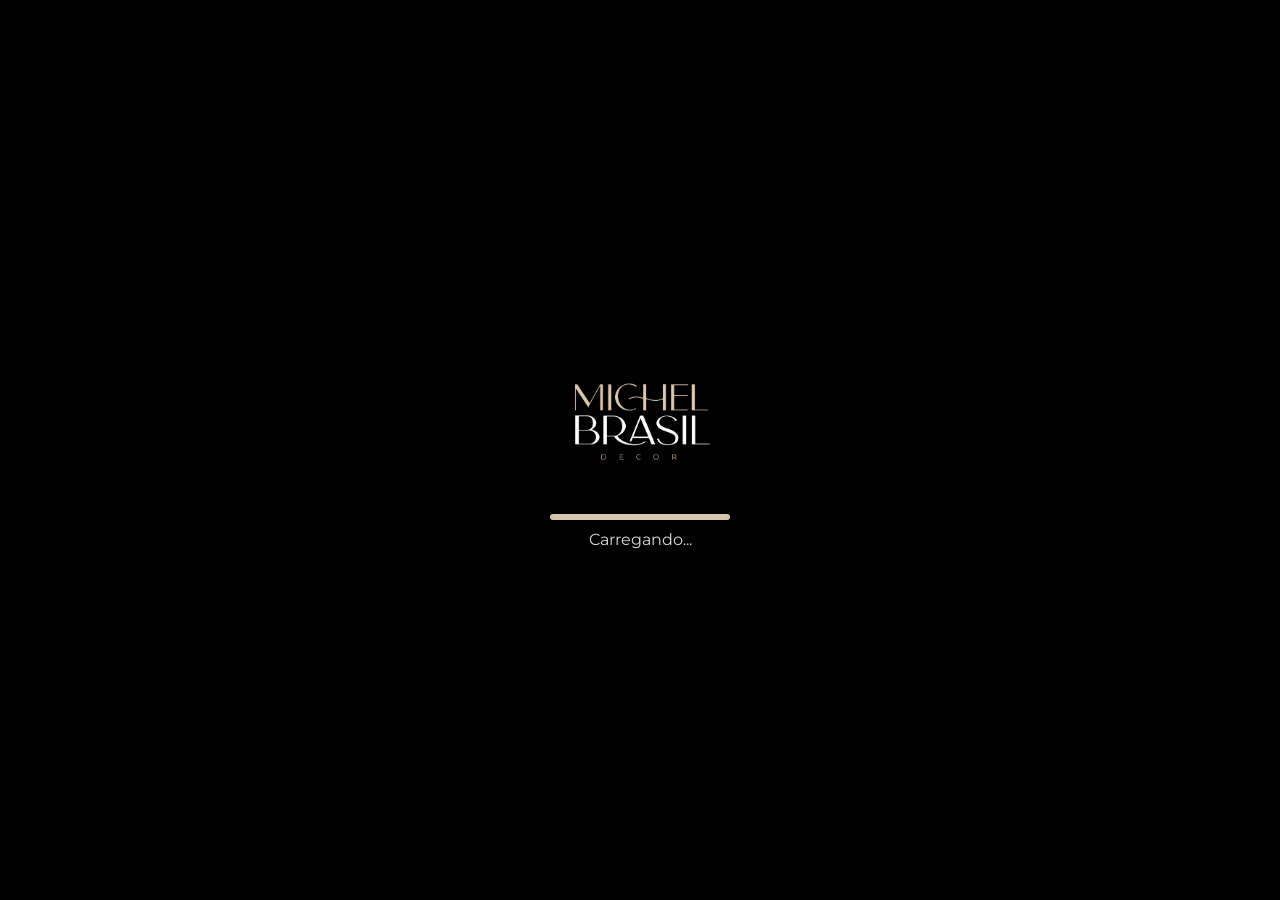
==== index.html @ 507bc9a9 "Add files via upload" ====
<!DOCTYPE html>
<html lang="pt-BR">
<head>
  <meta charset="UTF-8" />
  <meta name="viewport" content="width=device-width, initial-scale=1.0" />
  <title>MICHEL DECOR BRASIL</title>
  <link href="https://fonts.googleapis.com/css2?family=Montserrat:wght@400;700&display=swap" rel="stylesheet">
  <link rel="stylesheet" href="style.css" />
  <link rel="icon" href="img/favicon.png" type="image/png">

  <style>
    /* ===================== BANNERS (SEU CSS ORIGINAL) ===================== */
    body {
      background-color: #000000; /* fundo alterado */
    }

    .banners a img {
      display: block;
      margin-bottom: 10px; /* reduz o espaço entre os banners */
    }

    .desktop-banner { display: block; }
    .mobile-banner { display: none; }
    @media (max-width: 768px) {
      .desktop-banner { display: none; }
      .mobile-banner { display: block; }
    }

    /* ===================== LOADER (AJUSTADO) ===================== */
    :root{
      --logo-size: 140px;       /* Largura/altura da logo no loader */
      --bar-extra: 40px;        /* Quanto a barra é maior que a logo */
      --bar-height: 6px;        /* Altura da barra */
      --bar-color: #d6c6ae;     /* Amarelo da logo */
    }
    .loader-wrap{
      position: fixed;
      inset: 0;
      z-index: 9999;
      display: grid;
      place-items: center;
      background: #000000; /* fundo preto */
    }
    .loader-inner{
      text-align: center;
      width: fit-content;
      font-family: 'Montserrat', sans-serif;
    }
    .loader-logo img{
      width: var(--logo-size);
      height: var(--logo-size);
      object-fit: contain;
      animation: fadeIn .8s ease-out forwards;
    }
    .loader-bar{
      position: relative;
      width: calc(var(--logo-size) + var(--bar-extra));
      height: var(--bar-height);
      margin: 18px auto 0;
      border-radius: 999px;
      background: rgba(255,255,255,.15);
      overflow: hidden;
    }
    .loader-fill{
      position: absolute;
      inset: 0;
      background: var(--bar-color);
      transform-origin: left;   /* cresce agora a partir da esquerda */
      transform: scaleX(0);
      animation: fillLtoR 2.5s ease-in-out forwards;
    }
    .loader-text{
      margin-top: 10px;
      color: rgba(255,255,255,.85);
      animation: fadeIn .8s ease-out forwards;
    }
    body.loading > *:not(#loader){ display: none; }
    @keyframes fillLtoR{
      to{ transform: scaleX(1); }
    }
    @keyframes fadeIn{
      from{ opacity: 0; transform: translateY(6px); }
      to{ opacity: 1; transform: translateY(0); }
    }
    .loader-wrap.fade-out{
      opacity: 0;
      transition: opacity .4s ease;
      pointer-events: none;
    }
  </style>
</head>

<body class="loading">
  <!-- ========== LOADER ========== -->
  <div id="loader" class="loader-wrap">
    <div class="loader-inner">
      <div class="loader-logo">
        <!-- Coloque sua logo em img/logo.png -->
        <img src="img/logo.png" alt="Logo K2 Business" />
      </div>
      <div class="loader-bar">
        <span class="loader-fill"></span>
      </div>
      <p class="loader-text">Carregando...</p>
    </div>
  </div>
  <!-- ========== FIM LOADER ========== -->

  <!-- ========== SEU CONTEÚDO ORIGINAL ========== -->
  <div class="hero">
    <div class="logo-container">
      <img src="img/logo.png" alt="Logo" class="logo" />
      <br><br>
      <div class="social-icons">
        <a href="https://www.instagram.com/michelbrasildecor/"><img src="img/instagram.png" alt="Instagram" /></a>
        <a href="https://wa.me/557581913891"><img src="img/whatsapp.png" alt="WhatsApp" /></a>
      </div>
    </div>
    <div class="arrow"><font size="3">Clique e acesse ↓</font></div>
  </div>

  <div class="banners">
    <a href="https://wa.me/557581913891" target="_blank" class="desktop-banner"><img src="img/banner.png" alt="Banner 1" /></a>
    <a href="" target="_blank" class="desktop-banner"><img src="img/banner2.png" alt="Banner 2" /></a>
    <a href="" target="_blank" class="desktop-banner"><img src="img/banner3.png" alt="Banner 3" /></a>
     <a href="" target="_blank" class="desktop-banner">
      <img src="img/banner4.png" alt="Banner 4" />
    </a>

    <a href="" target="_blank" class="mobile-banner"><img src="img/banner1.png" alt="Banner 1 Mobile" /></a>
    <a href="" target="_blank" class="mobile-banner"><img src="img/banner22.png" alt="Banner 2 Mobile" /></a>
    <a href="" target="_blank" class="mobile-banner"><img src="img/banner33.png" alt="Banner 3 Mobile" /></a>
  <a href="" target="_blank" class="mobile-banner">
      <img src="img/banner44.png" alt="Banner 4 Mobile" />
    </a>
  </div>

  <footer>
    © Copyright 2025 MICHEL BRASIL DECOR. Todos os direitos reservados. <br />
  </footer>
  <!-- ========== FIM DO CONTEÚDO ========== -->

  <script>
    const LOADER_TIMEOUT = 2500;
    window.addEventListener('load', () => {
      const loader = document.getElementById('loader');
      setTimeout(() => {
        loader.classList.add('fade-out');
        setTimeout(() => {
          loader.remove();
          document.body.classList.remove('loading');
        }, 450);
      }, LOADER_TIMEOUT);
    });
  </script>
</body>
</html>
---- style.css ----
* {
  margin: 0;
  padding: 0;
  box-sizing: border-box;
}

body {
  font-family: 'Montserrat', sans-serif;
  background-color: #000;
  color: #fff;
  text-align: center;
}

.hero {
  background: url('img/topo1.jpg') no-repeat center center;
  background-size: cover;
  padding: 520px 20px 40px;
  position: relative;
}

/* NOVO BLOCO: Centraliza logo e ícones à direita */
.logo-container {
  display: flex;
  flex-direction: column;
  align-items: center;
  position: absolute;
  top: 258px;
  left: 63%;
  transform: translateX(-50%);
}

.logo {
  max-width: 200px; /* Aumenta a logo no desktop */
  margin: 0 auto 0px;
  transform: none;
}


.social-icons {
  display: flex;
  justify-content: center;
  gap: 10px;
}

.social-icons img {
  width: 20px;
  height: 20px;
  opacity: 0.8;
}

.arrow {
  margin-top: 30px;
  font-size: 14px;
  color: #bbb;
}

.banners {
  margin-top: 40px;
  display: flex;
  flex-direction: column;
  gap: 20px;
  align-items: center;
  padding: 0 20px 40px;
}

.banners img {
  width: 100%;
  max-width: 600px;
  border-radius: 12px;
}

footer {
  font-size: 12px;
  color: #888;
  padding: 40px 20px;
}

footer a {
  color: #888;
  text-decoration: none;
  margin: 0 5px;
}

/* MOBILE: Centraliza logo e ícones */
@media (max-width: 600px) {
  .hero {
    background: url('img/topo2.jpg') no-repeat center center;
    background-size: cover;
    padding: 397px 10px 30px;
  }

  .banners img {
    max-width: 100%;
  }

  .logo-container {
    position: static;
    transform: none;
    
    margin: 20px auto;
  }

  .logo {
    max-width: 200px; /* ou mantenha 200px */
    margin-left: auto;
    margin-right: auto;
  }


  .social-icons {
    justify-content: center;
  }
}

.banners img {
  transition: filter 0.3s ease, transform 0.3s ease;
  cursor: pointer;
}

.banners img:hover {
  filter: brightness(1.2);
  transform: scale(1.05);
}
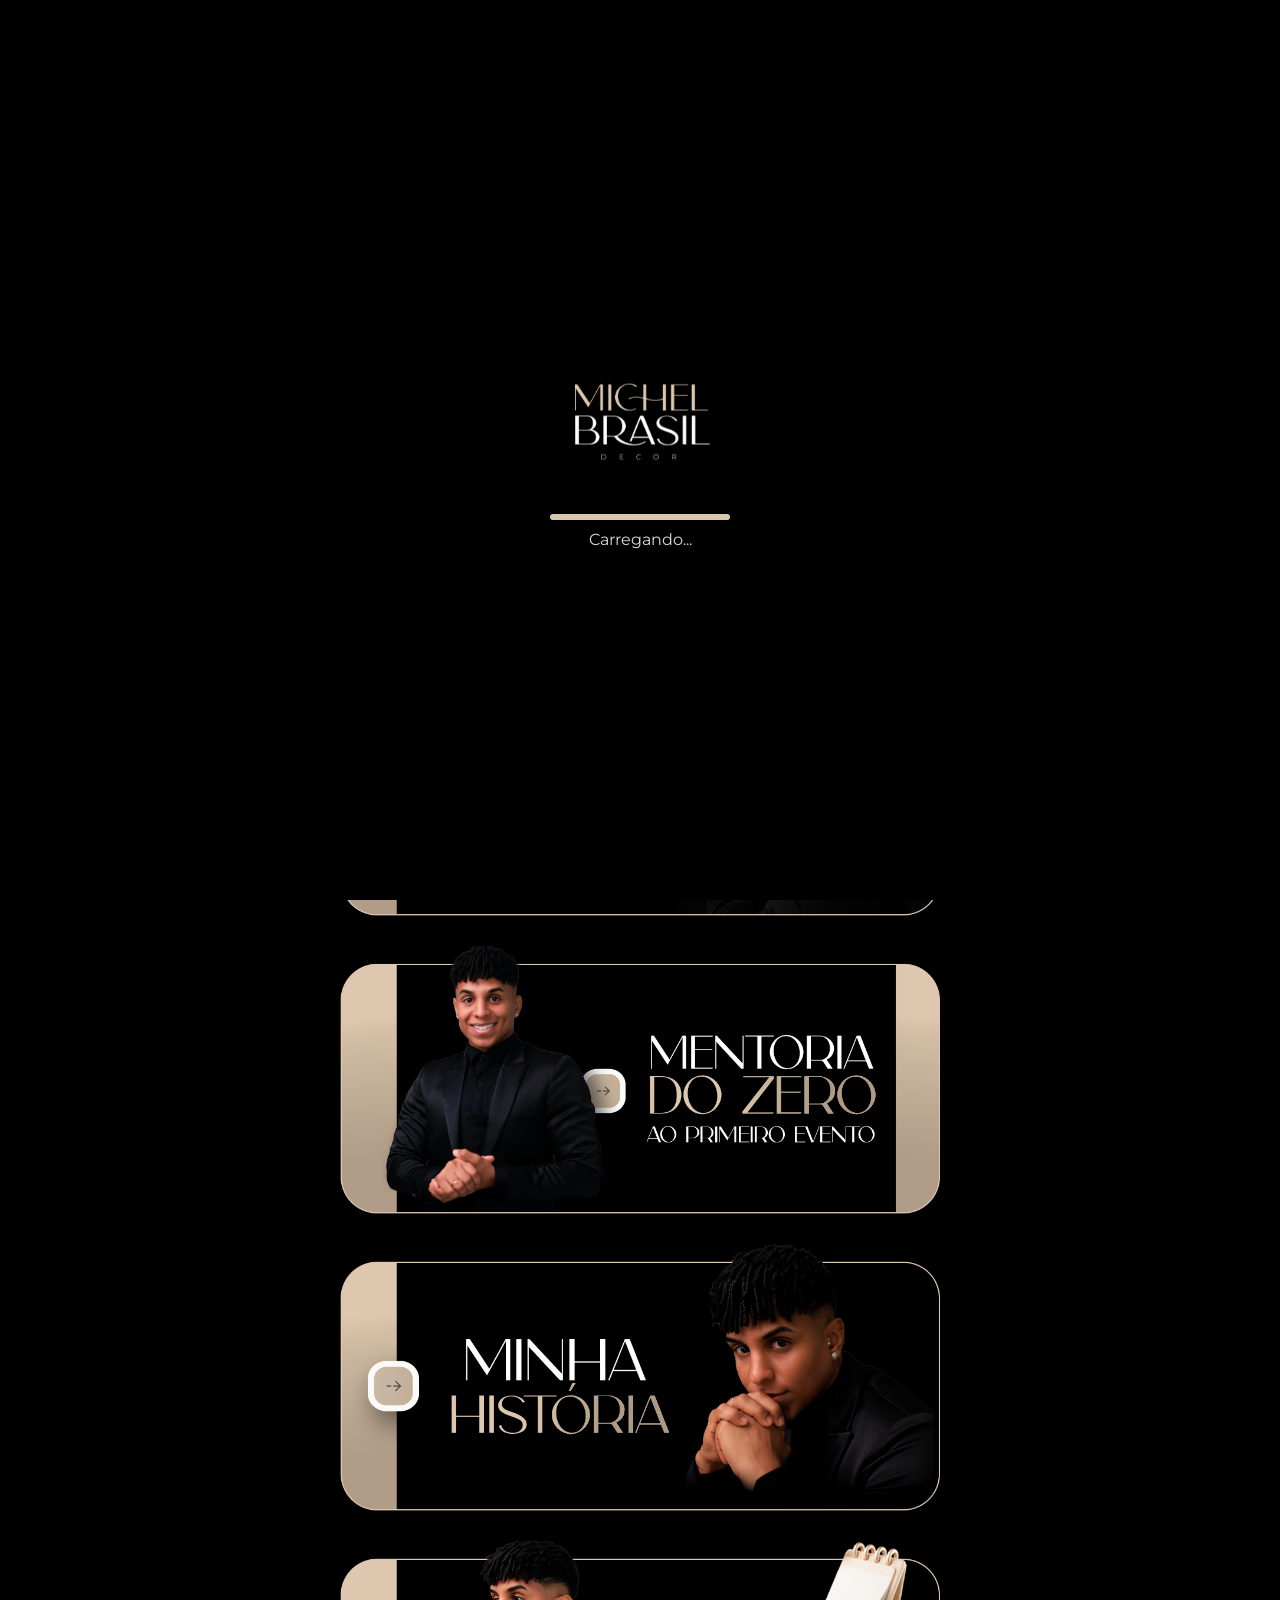
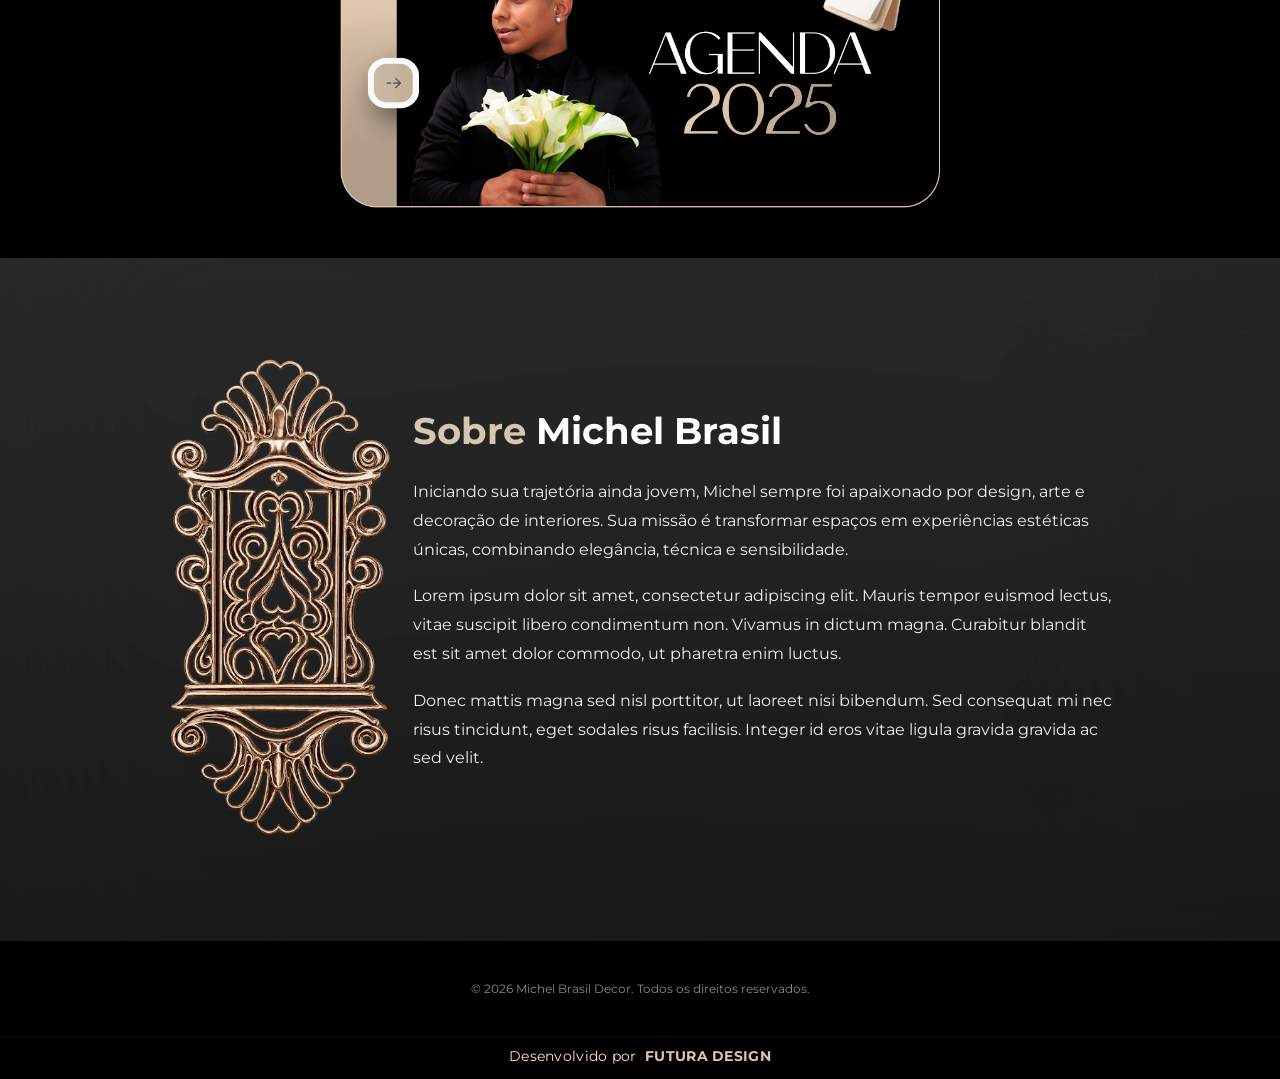
==== commit 1f6777bb: "Update index.html" ====
--- a/index.html
+++ b/index.html
@@ -9,43 +9,50 @@
   <link rel="icon" href="img/favicon.png" type="image/png">
 
   <style>
-    /* ===================== BANNERS (SEU CSS ORIGINAL) ===================== */
-    body {
-      background-color: #000000; /* fundo alterado */
-    }
+    /* ===================== BASE ORIGINAL ===================== */
+    body { background-color: #000000; color:#fff; font-family: "Montserrat", sans-serif; }
 
     .banners a img {
       display: block;
-      margin-bottom: 10px; /* reduz o espaço entre os banners */
+      margin-bottom: 10px; /* não força width/height para não distorcer banners */
     }
 
     .desktop-banner { display: block; }
-    .mobile-banner { display: none; }
+    .mobile-banner  { display: none; }
     @media (max-width: 768px) {
       .desktop-banner { display: none; }
-      .mobile-banner { display: block; }
-    }
-
-    /* ===================== LOADER (AJUSTADO) ===================== */
+      .mobile-banner  { display: block; }
+    }
+
     :root{
-      --logo-size: 140px;       /* Largura/altura da logo no loader */
-      --bar-extra: 40px;        /* Quanto a barra é maior que a logo */
-      --bar-height: 6px;        /* Altura da barra */
-      --bar-color: #d6c6ae;     /* Amarelo da logo */
-    }
+      --logo-size: 140px;
+      --bar-extra: 40px;
+      --bar-height: 6px;
+      --bar-color: #d6c6ae;
+      /* Scroll */
+      --scroll-thumb:#d6c6ae; /* bege */
+      --scroll-track:#111;
+    }
+
+    /* ===== Scrollbar bege (não afeta layout) ===== */
+    /* Chrome/Edge/Safari/Android/iOS */
+    ::-webkit-scrollbar{ width:10px; height:10px; }
+    ::-webkit-scrollbar-track{ background:var(--scroll-track); }
+    ::-webkit-scrollbar-thumb{
+      background:var(--scroll-thumb);
+      border-radius:999px;
+      border:2px solid var(--scroll-track);
+    }
+    ::-webkit-scrollbar-thumb:hover{ background:#e2d6c3; }
+    /* Firefox */
+    html{ scrollbar-width: thin; scrollbar-color: var(--scroll-thumb) var(--scroll-track); }
+
+    /* ===================== LOADER ===================== */
     .loader-wrap{
-      position: fixed;
-      inset: 0;
-      z-index: 9999;
-      display: grid;
-      place-items: center;
-      background: #000000; /* fundo preto */
-    }
-    .loader-inner{
-      text-align: center;
-      width: fit-content;
-      font-family: 'Montserrat', sans-serif;
-    }
+      position: fixed; inset: 0; z-index: 9999;
+      display: grid; place-items: center; background: #000000;
+    }
+    .loader-inner{ text-align: center; width: fit-content; font-family: 'Montserrat', sans-serif; }
     .loader-logo img{
       width: var(--logo-size);
       height: var(--logo-size);
@@ -62,41 +69,126 @@
       overflow: hidden;
     }
     .loader-fill{
-      position: absolute;
-      inset: 0;
-      background: var(--bar-color);
-      transform-origin: left;   /* cresce agora a partir da esquerda */
-      transform: scaleX(0);
+      position: absolute; inset: 0; background: var(--bar-color);
+      transform-origin: left; transform: scaleX(0);
       animation: fillLtoR 2.5s ease-in-out forwards;
     }
-    .loader-text{
-      margin-top: 10px;
-      color: rgba(255,255,255,.85);
-      animation: fadeIn .8s ease-out forwards;
-    }
-    body.loading > *:not(#loader){ display: none; }
-    @keyframes fillLtoR{
-      to{ transform: scaleX(1); }
-    }
-    @keyframes fadeIn{
-      from{ opacity: 0; transform: translateY(6px); }
-      to{ opacity: 1; transform: translateY(0); }
-    }
+    .loader-text{ margin-top: 10px; color: rgba(255,255,255,.85); animation: fadeIn .8s ease-out forwards; }
+
+    /* ✅ Corrige bug de scroll: apenas bloqueia rolagem durante o loader */
+    html.loading, body.loading { overflow: hidden; }
+
+    @keyframes fillLtoR{ to{ transform: scaleX(1); } }
+    @keyframes fadeIn{ from{ opacity: 0; transform: translateY(6px); } to{ opacity: 1; transform: translateY(0); } }
+
     .loader-wrap.fade-out{
       opacity: 0;
       transition: opacity .4s ease;
       pointer-events: none;
     }
+
+    .credit-bar{
+      width:100%;
+      text-align:center;
+      background:#000;
+      padding:10px 0 14px;
+      font-size:0.9rem;
+      color:#ffe5c7;
+      letter-spacing:0.3px;
+      border-top:1px solid rgba(255,255,255,0.05);
+    }
+
+    .credit-bar a{
+      color:#d6c6ae;
+      font-weight:700;
+      text-decoration:none;
+      margin-left:4px;
+      transition:color .2s ease, opacity .2s ease;
+    }
+
+    .credit-bar a:hover{
+      color:#f1e2c6;
+      opacity:0.85;
+    }
+
+    /* ===================== SESSÃO SOBRE (sem mexer no restante) ===================== */
+    .sobre-section {
+      background: url("img/bg1.png") center/cover no-repeat;
+      color: #fff;
+      display: flex;
+      align-items: center;
+      justify-content: center;
+      padding: 100px 6%;
+      gap: 20px; /* espaçamento entre colunas */
+    }
+
+    .sobre-image {
+      flex: 0 0 20%;
+      text-align: center;
+    }
+
+    .sobre-image img {
+      width: 100%;
+      max-width: 260px; /* logo desktop */
+      height: auto;
+    }
+
+    .sobre-container {
+      flex: 0 0 80%;
+      max-width: 700px;
+      text-align: left;
+    }
+
+    .sobre-container h2 {
+      font-size: 2.3rem;
+      font-weight: 700;
+      margin-bottom: 25px;
+    }
+
+    .sobre-container h2 span { color: #d6c6ae; }
+
+    .sobre-container p {
+      font-size: 1rem;
+      line-height: 1.8;
+      color: #f1f1f1;
+      margin-bottom: 18px;
+    }
+
+    @media (max-width: 768px) {
+      .sobre-section {
+        flex-direction: column;
+        background: url("img/bg2.png") center/cover no-repeat;
+        padding: 80px 24px 60px;
+        text-align: center;
+      }
+
+      .sobre-image {
+        flex: none;
+        width: 100%;
+        margin-bottom: 35px;
+      }
+
+      .sobre-image img { max-width: 180px; } /* logo mobile */
+
+      .sobre-container {
+        flex: none;
+        text-align: center;
+        max-width: 90%;
+      }
+
+      .sobre-container h2 { font-size: 1.9rem; margin-bottom: 18px; }
+      .sobre-container p  { font-size: 0.95rem; line-height: 1.7; }
+    }
   </style>
 </head>
 
+<!-- Mantém a classe loading para bloquear scroll só durante o loader -->
 <body class="loading">
   <!-- ========== LOADER ========== -->
   <div id="loader" class="loader-wrap">
     <div class="loader-inner">
       <div class="loader-logo">
-        <!-- Coloque sua logo em img/logo.png -->
-        <img src="img/logo.png" alt="Logo K2 Business" />
+        <img src="img/logo.png" alt="Logo Michel Decor Brasil" />
       </div>
       <div class="loader-bar">
         <span class="loader-fill"></span>
@@ -106,7 +198,7 @@
   </div>
   <!-- ========== FIM LOADER ========== -->
 
-  <!-- ========== SEU CONTEÚDO ORIGINAL ========== -->
+  <!-- ========== HERO ORIGINAL ========== -->
   <div class="hero">
     <div class="logo-container">
       <img src="img/logo.png" alt="Logo" class="logo" />
@@ -119,39 +211,76 @@
     <div class="arrow"><font size="3">Clique e acesse ↓</font></div>
   </div>
 
+  <!-- ========== BANNERS ORIGINAIS ========== -->
   <div class="banners">
     <a href="https://wa.me/557581913891" target="_blank" class="desktop-banner"><img src="img/banner.png" alt="Banner 1" /></a>
-    <a href="" target="_blank" class="desktop-banner"><img src="img/banner2.png" alt="Banner 2" /></a>
-    <a href="" target="_blank" class="desktop-banner"><img src="img/banner3.png" alt="Banner 3" /></a>
-     <a href="" target="_blank" class="desktop-banner">
-      <img src="img/banner4.png" alt="Banner 4" />
-    </a>
-
-    <a href="" target="_blank" class="mobile-banner"><img src="img/banner1.png" alt="Banner 1 Mobile" /></a>
-    <a href="" target="_blank" class="mobile-banner"><img src="img/banner22.png" alt="Banner 2 Mobile" /></a>
-    <a href="" target="_blank" class="mobile-banner"><img src="img/banner33.png" alt="Banner 3 Mobile" /></a>
-  <a href="" target="_blank" class="mobile-banner">
-      <img src="img/banner44.png" alt="Banner 4 Mobile" />
-    </a>
-  </div>
+    <a href="site.html"  class="desktop-banner"><img src="img/banner2.png" alt="Banner 2" /></a>
+    <a href="site.html"  class="desktop-banner"><img src="img/banner3.png" alt="Banner 3" /></a>
+    <a href="site.html"  class="desktop-banner"><img src="img/banner4.png" alt="Banner 4" /></a>
+
+    <a href="https://wa.me/557581913891" target="_blank" class="mobile-banner"><img src="img/banner1.png" alt="Banner 1 Mobile" /></a>
+    <a href="site.html"  class="mobile-banner"><img src="img/banner22.png" alt="Banner 2 Mobile" /></a>
+    <a href="site.html"  class="mobile-banner"><img src="img/banner33.png" alt="Banner 3 Mobile" /></a>
+    <a href="site.html"  class="mobile-banner"><img src="img/banner44.png" alt="Banner 4 Mobile" /></a>
+  </div>
+
+  <!-- ========== SESSÃO SOBRE ========== -->
+  <section class="sobre-section">
+    <div class="sobre-image">
+      <img src="img/logo-metal.png" alt="Logo decorativa" />
+    </div>
+
+    <div class="sobre-container">
+      <h2><span>Sobre</span> Michel Brasil</h2>
+      <p>
+        Iniciando sua trajetória ainda jovem, Michel sempre foi apaixonado por design, arte e decoração de interiores.
+        Sua missão é transformar espaços em experiências estéticas únicas, combinando elegância, técnica e sensibilidade.
+      </p>
+      <p>
+        Lorem ipsum dolor sit amet, consectetur adipiscing elit. Mauris tempor euismod lectus, vitae suscipit libero 
+        condimentum non. Vivamus in dictum magna. Curabitur blandit est sit amet dolor commodo, ut pharetra enim luctus.
+      </p>
+      <p>
+        Donec mattis magna sed nisl porttitor, ut laoreet nisi bibendum. Sed consequat mi nec risus tincidunt, eget sodales 
+        risus facilisis. Integer id eros vitae ligula gravida gravida ac sed velit.
+      </p>
+    </div>
+  </section>
+  <!-- ========== FIM SESSÃO SOBRE ========== -->
 
   <footer>
-    © Copyright 2025 MICHEL BRASIL DECOR. Todos os direitos reservados. <br />
+    © <span id="year"></span> Michel Brasil Decor. Todos os direitos reservados.
   </footer>
-  <!-- ========== FIM DO CONTEÚDO ========== -->
+
+  <div class="credit-bar">
+    Desenvolvido por 
+    <a href="https://wa.me/557581973628" target="_blank" rel="noopener">FUTURA DESIGN</a>
+  </div>
 
   <script>
     const LOADER_TIMEOUT = 2500;
+
+    // (opcional) garante a classe no <html> também, sem mexer no markup
+    document.documentElement.classList.add('loading');
+
     window.addEventListener('load', () => {
       const loader = document.getElementById('loader');
+
       setTimeout(() => {
         loader.classList.add('fade-out');
         setTimeout(() => {
           loader.remove();
+          // libera scroll
           document.body.classList.remove('loading');
+          document.documentElement.classList.remove('loading');
+          // segurança extra
+          document.body.style.overflowY = 'auto';
+          document.documentElement.style.overflowY = 'auto';
         }, 450);
       }, LOADER_TIMEOUT);
     });
+
+    document.getElementById("year").textContent = new Date().getFullYear();
   </script>
 </body>
 </html>
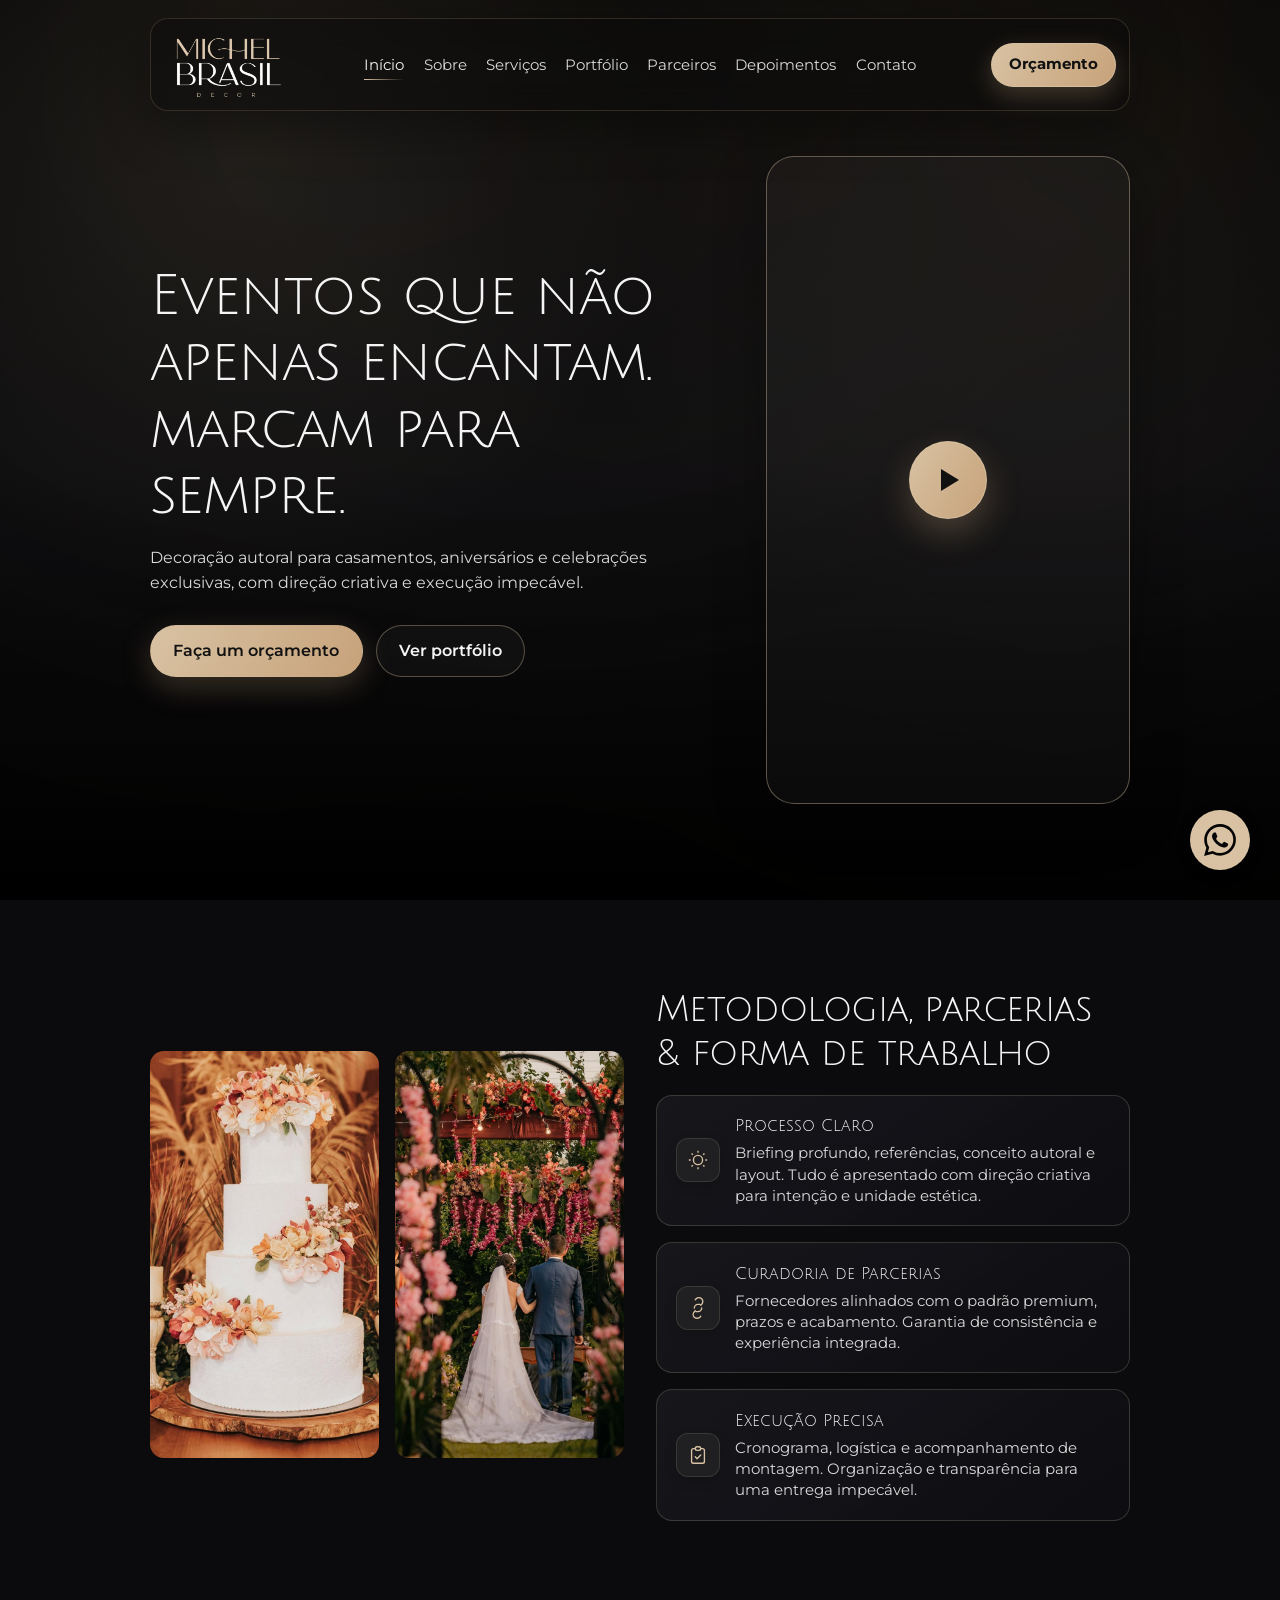
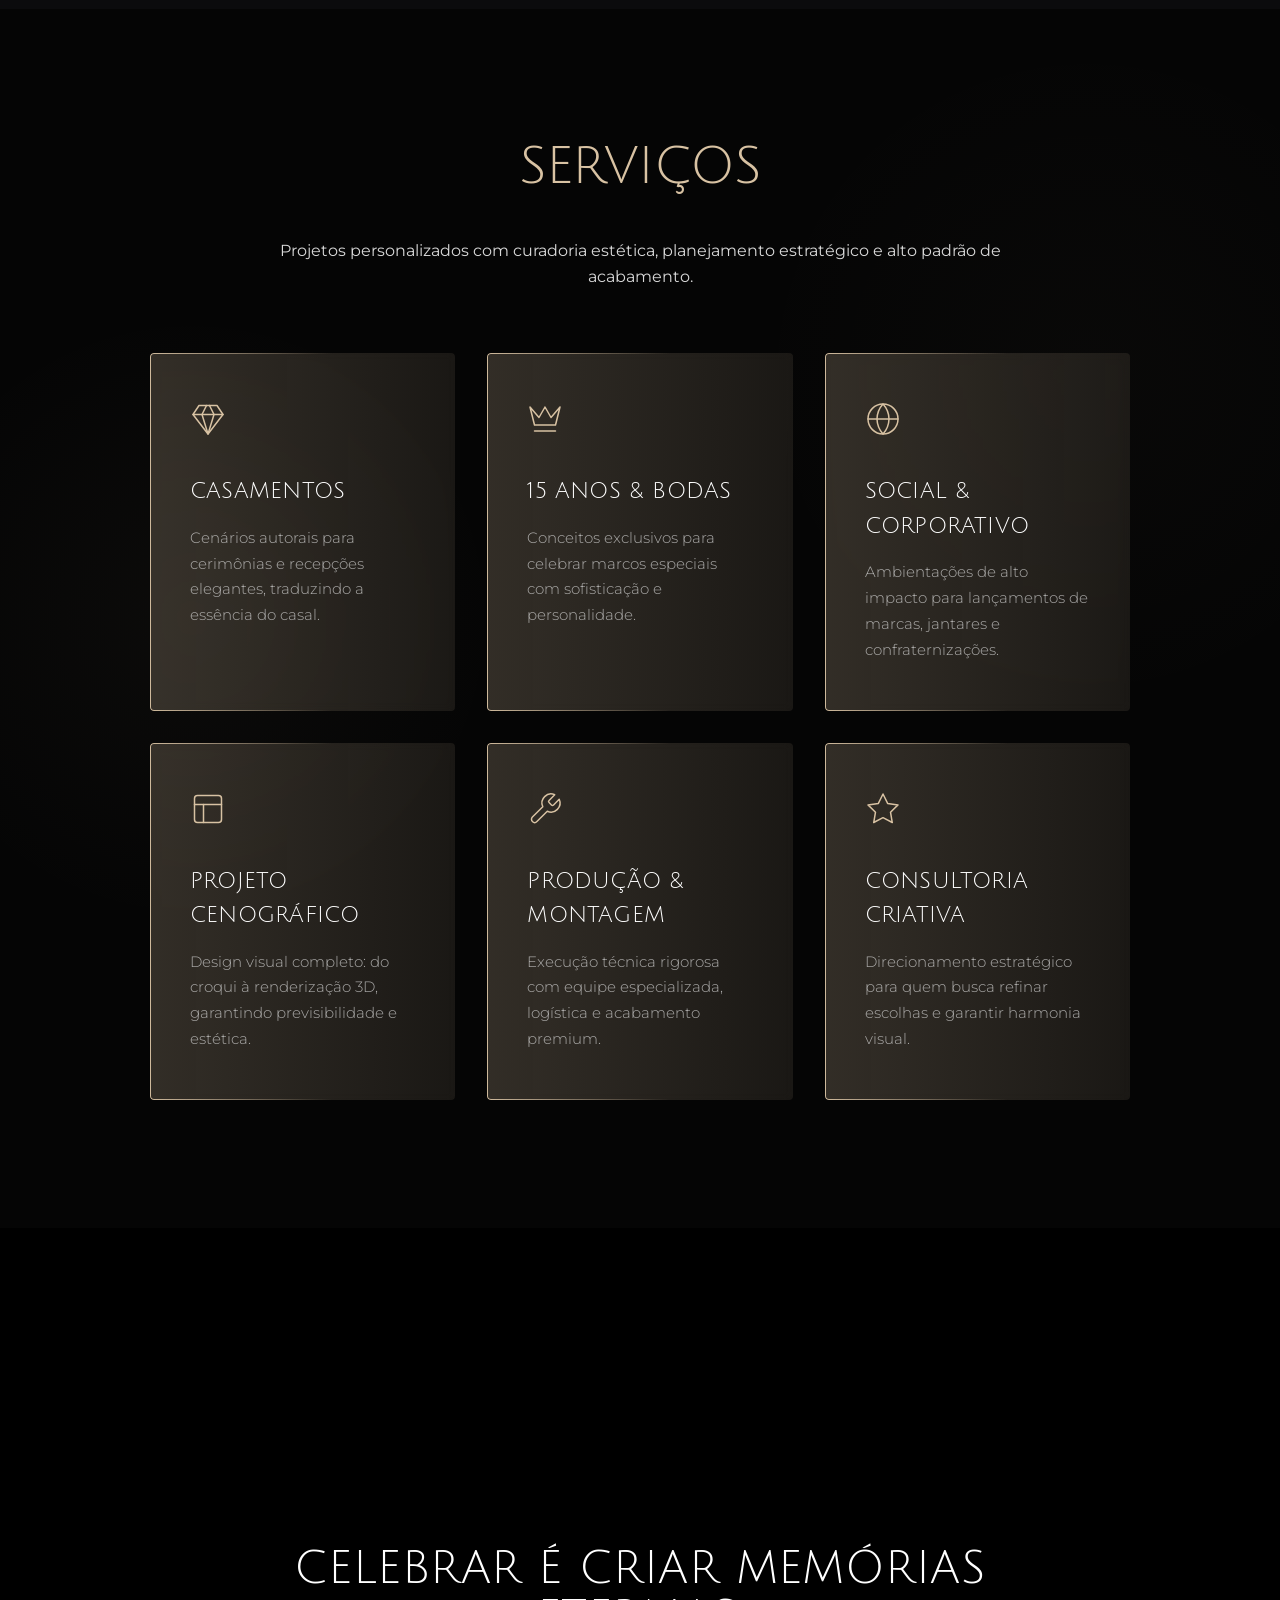
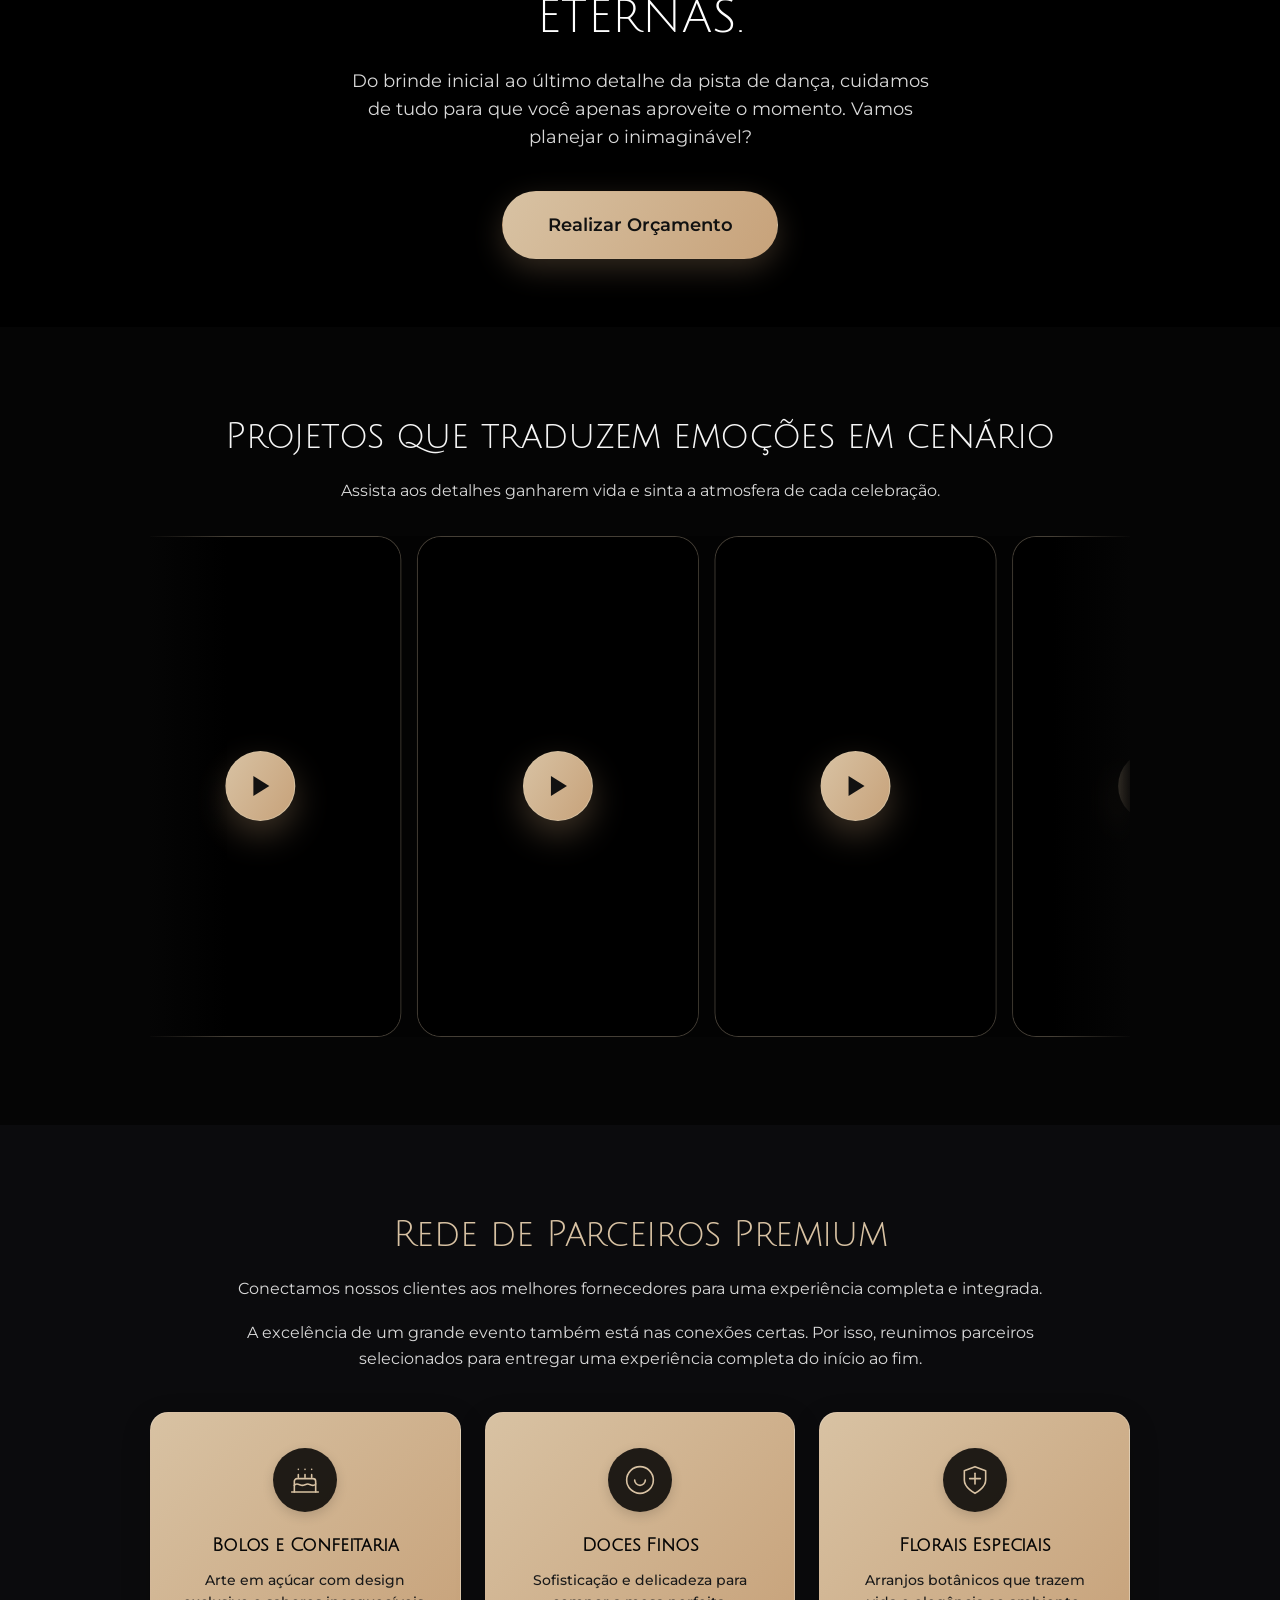
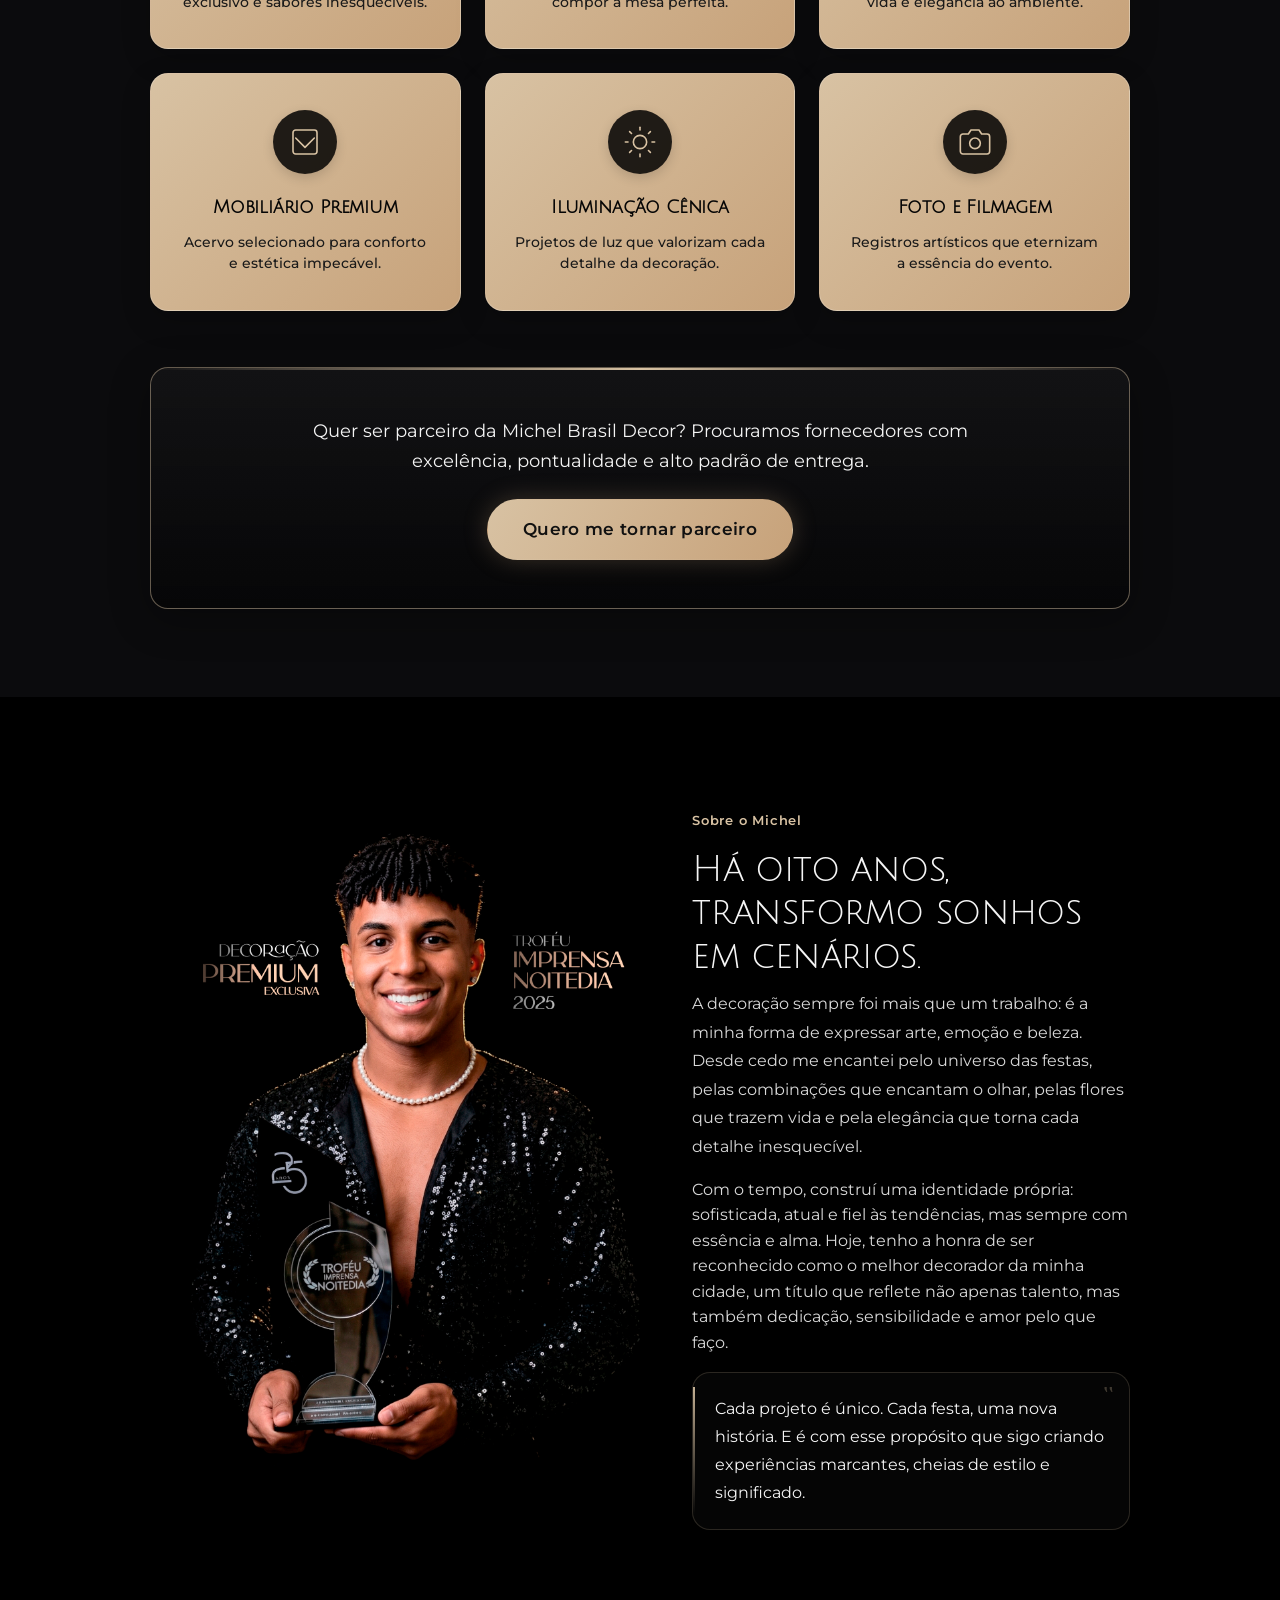
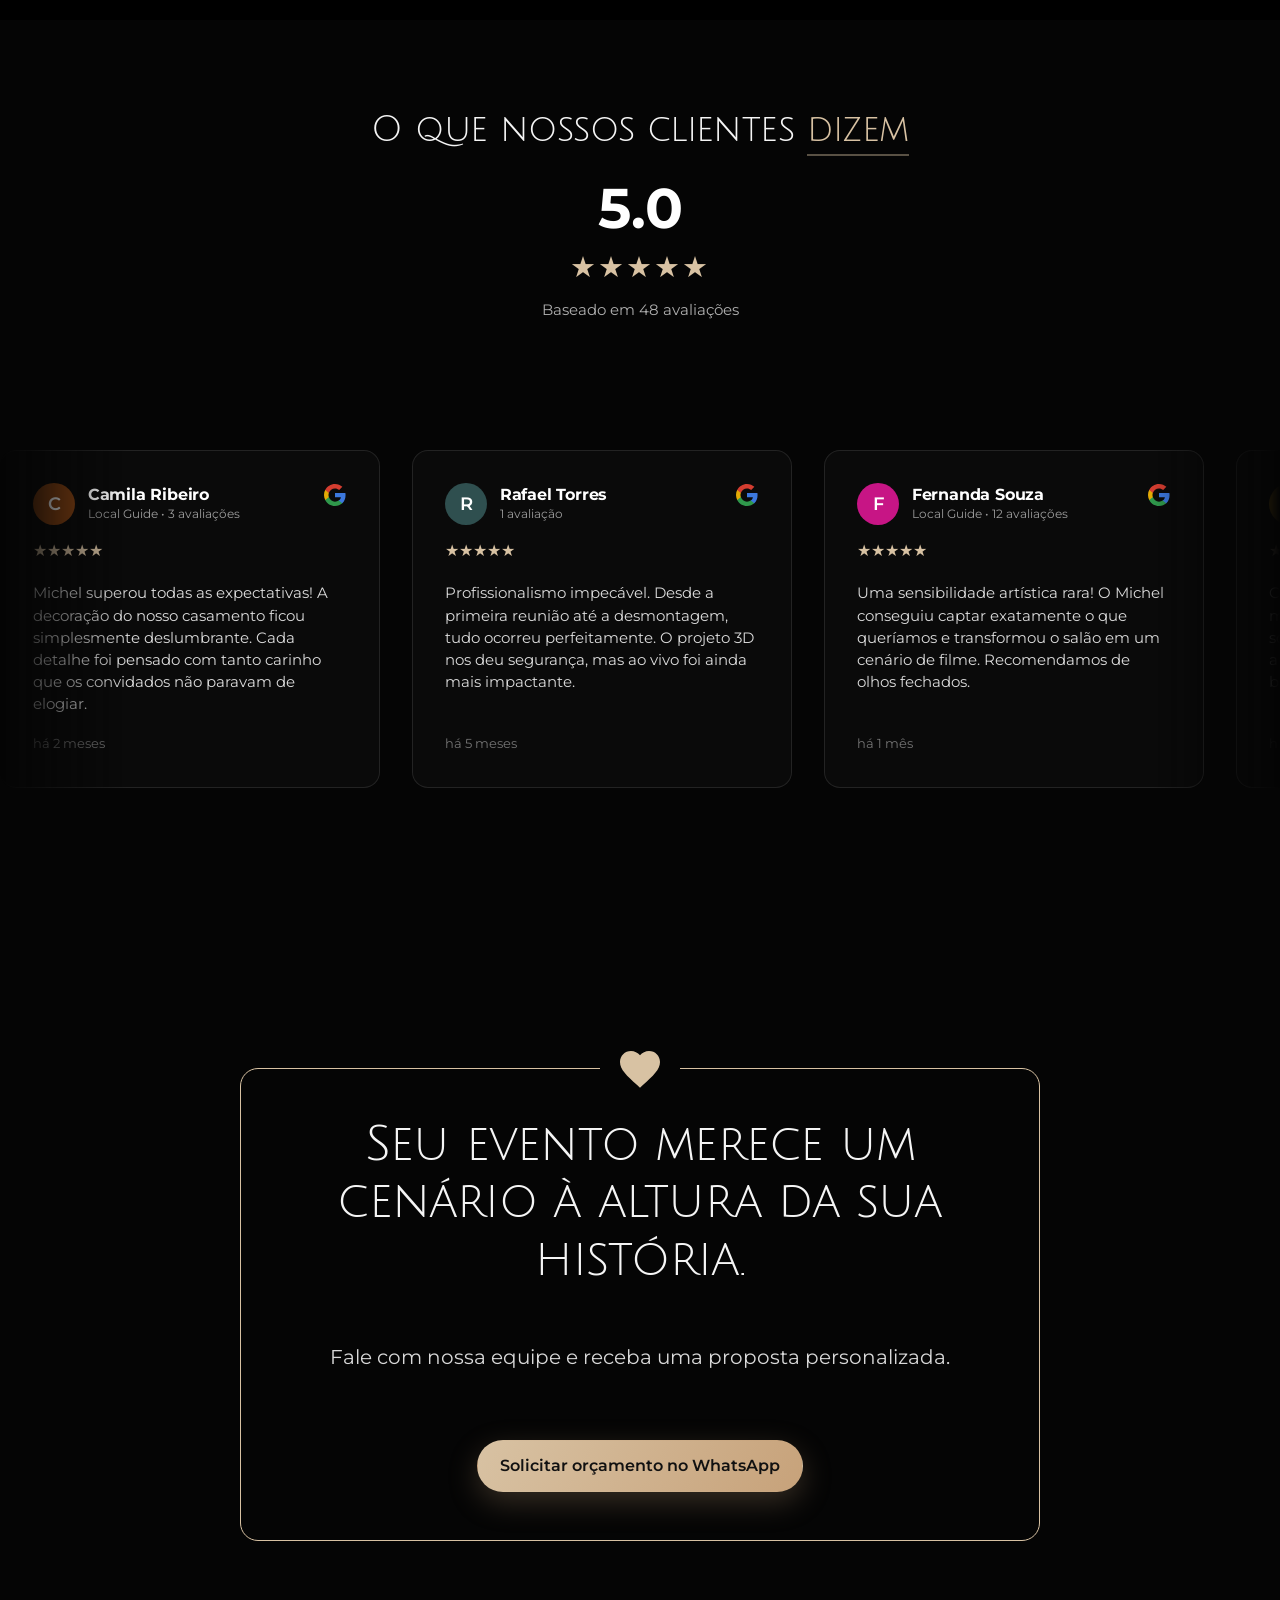
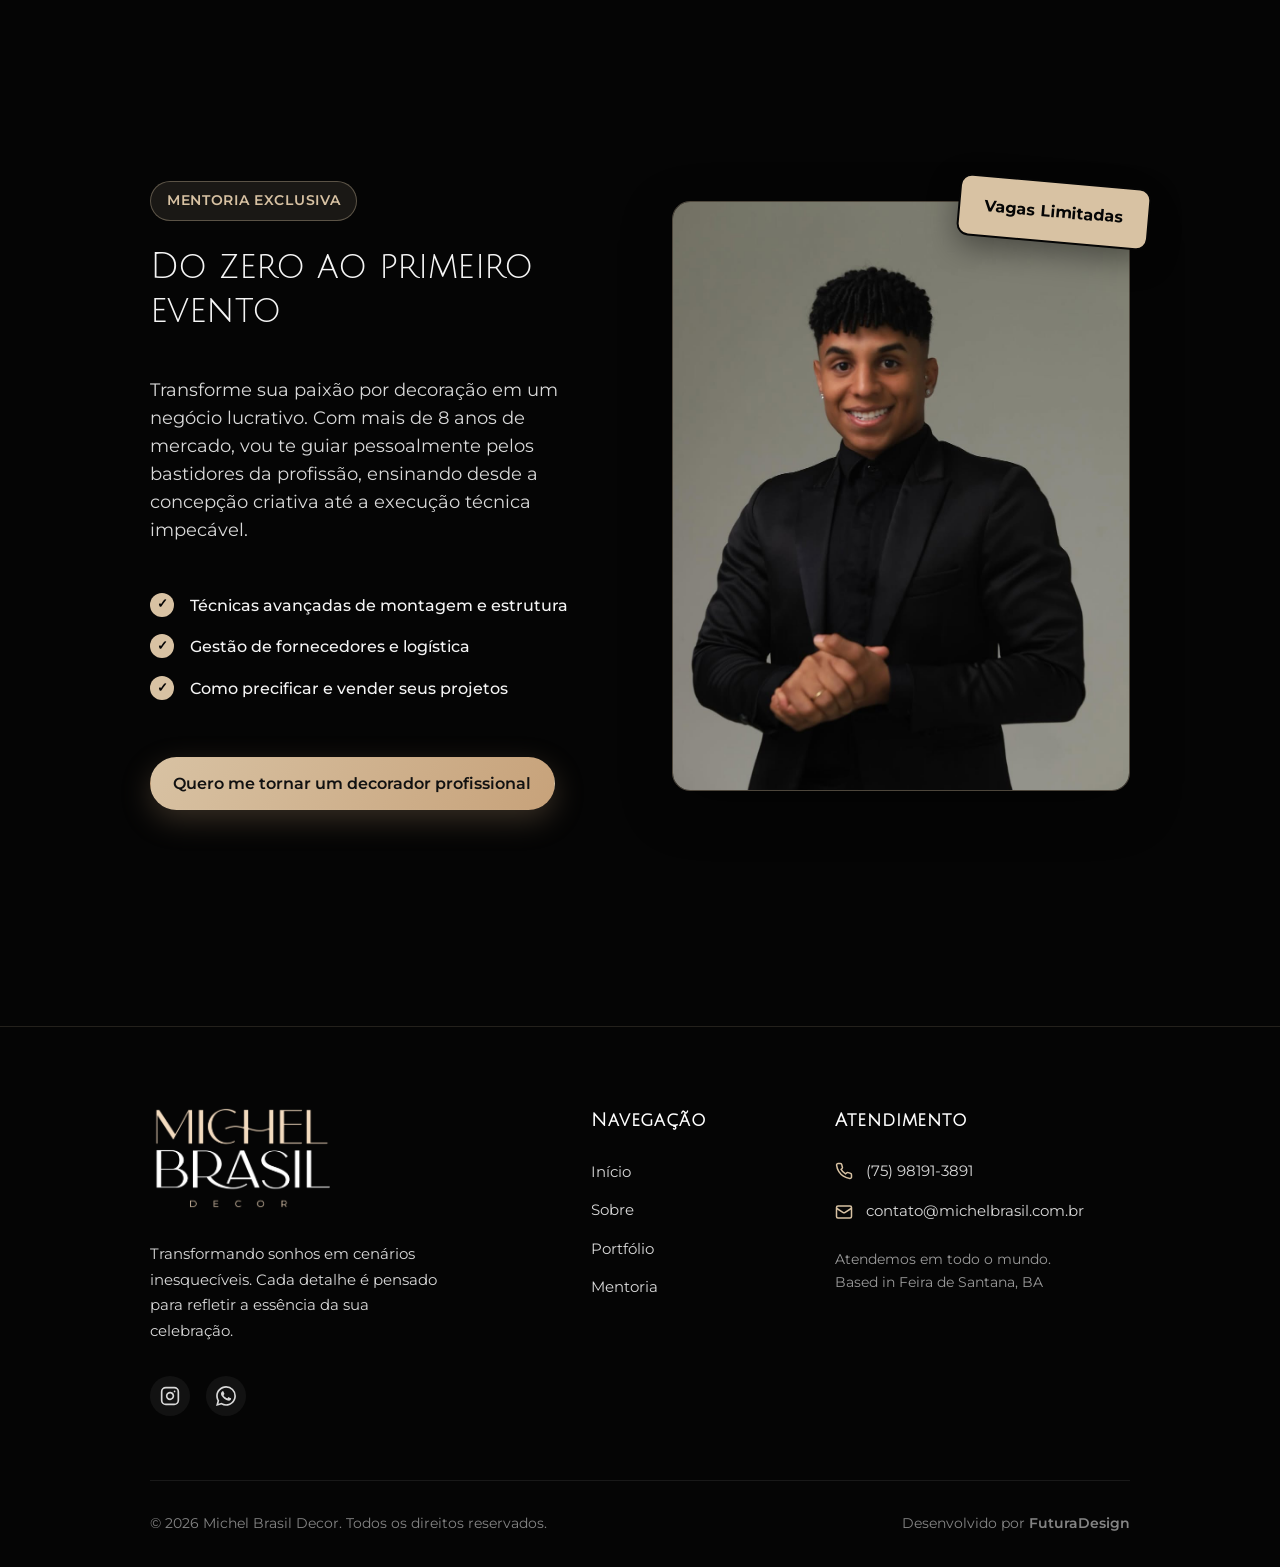
==== commit 25b67571: "Initial commit" ====
--- a/index.html
+++ b/index.html
@@ -1,286 +1,778 @@
-<!DOCTYPE html>
-<html lang="pt-BR">
-<head>
-  <meta charset="UTF-8" />
-  <meta name="viewport" content="width=device-width, initial-scale=1.0" />
-  <title>MICHEL DECOR BRASIL</title>
-  <link href="https://fonts.googleapis.com/css2?family=Montserrat:wght@400;700&display=swap" rel="stylesheet">
-  <link rel="stylesheet" href="style.css" />
-  <link rel="icon" href="img/favicon.png" type="image/png">
-
-  <style>
-    /* ===================== BASE ORIGINAL ===================== */
-    body { background-color: #000000; color:#fff; font-family: "Montserrat", sans-serif; }
-
-    .banners a img {
-      display: block;
-      margin-bottom: 10px; /* não força width/height para não distorcer banners */
-    }
-
-    .desktop-banner { display: block; }
-    .mobile-banner  { display: none; }
-    @media (max-width: 768px) {
-      .desktop-banner { display: none; }
-      .mobile-banner  { display: block; }
-    }
-
-    :root{
-      --logo-size: 140px;
-      --bar-extra: 40px;
-      --bar-height: 6px;
-      --bar-color: #d6c6ae;
-      /* Scroll */
-      --scroll-thumb:#d6c6ae; /* bege */
-      --scroll-track:#111;
-    }
-
-    /* ===== Scrollbar bege (não afeta layout) ===== */
-    /* Chrome/Edge/Safari/Android/iOS */
-    ::-webkit-scrollbar{ width:10px; height:10px; }
-    ::-webkit-scrollbar-track{ background:var(--scroll-track); }
-    ::-webkit-scrollbar-thumb{
-      background:var(--scroll-thumb);
-      border-radius:999px;
-      border:2px solid var(--scroll-track);
-    }
-    ::-webkit-scrollbar-thumb:hover{ background:#e2d6c3; }
-    /* Firefox */
-    html{ scrollbar-width: thin; scrollbar-color: var(--scroll-thumb) var(--scroll-track); }
-
-    /* ===================== LOADER ===================== */
-    .loader-wrap{
-      position: fixed; inset: 0; z-index: 9999;
-      display: grid; place-items: center; background: #000000;
-    }
-    .loader-inner{ text-align: center; width: fit-content; font-family: 'Montserrat', sans-serif; }
-    .loader-logo img{
-      width: var(--logo-size);
-      height: var(--logo-size);
-      object-fit: contain;
-      animation: fadeIn .8s ease-out forwards;
-    }
-    .loader-bar{
-      position: relative;
-      width: calc(var(--logo-size) + var(--bar-extra));
-      height: var(--bar-height);
-      margin: 18px auto 0;
-      border-radius: 999px;
-      background: rgba(255,255,255,.15);
-      overflow: hidden;
-    }
-    .loader-fill{
-      position: absolute; inset: 0; background: var(--bar-color);
-      transform-origin: left; transform: scaleX(0);
-      animation: fillLtoR 2.5s ease-in-out forwards;
-    }
-    .loader-text{ margin-top: 10px; color: rgba(255,255,255,.85); animation: fadeIn .8s ease-out forwards; }
-
-    /* ✅ Corrige bug de scroll: apenas bloqueia rolagem durante o loader */
-    html.loading, body.loading { overflow: hidden; }
-
-    @keyframes fillLtoR{ to{ transform: scaleX(1); } }
-    @keyframes fadeIn{ from{ opacity: 0; transform: translateY(6px); } to{ opacity: 1; transform: translateY(0); } }
-
-    .loader-wrap.fade-out{
-      opacity: 0;
-      transition: opacity .4s ease;
-      pointer-events: none;
-    }
-
-    .credit-bar{
-      width:100%;
-      text-align:center;
-      background:#000;
-      padding:10px 0 14px;
-      font-size:0.9rem;
-      color:#ffe5c7;
-      letter-spacing:0.3px;
-      border-top:1px solid rgba(255,255,255,0.05);
-    }
-
-    .credit-bar a{
-      color:#d6c6ae;
-      font-weight:700;
-      text-decoration:none;
-      margin-left:4px;
-      transition:color .2s ease, opacity .2s ease;
-    }
-
-    .credit-bar a:hover{
-      color:#f1e2c6;
-      opacity:0.85;
-    }
-
-    /* ===================== SESSÃO SOBRE (sem mexer no restante) ===================== */
-    .sobre-section {
-      background: url("img/bg1.png") center/cover no-repeat;
-      color: #fff;
-      display: flex;
-      align-items: center;
-      justify-content: center;
-      padding: 100px 6%;
-      gap: 20px; /* espaçamento entre colunas */
-    }
-
-    .sobre-image {
-      flex: 0 0 20%;
-      text-align: center;
-    }
-
-    .sobre-image img {
-      width: 100%;
-      max-width: 260px; /* logo desktop */
-      height: auto;
-    }
-
-    .sobre-container {
-      flex: 0 0 80%;
-      max-width: 700px;
-      text-align: left;
-    }
-
-    .sobre-container h2 {
-      font-size: 2.3rem;
-      font-weight: 700;
-      margin-bottom: 25px;
-    }
-
-    .sobre-container h2 span { color: #d6c6ae; }
-
-    .sobre-container p {
-      font-size: 1rem;
-      line-height: 1.8;
-      color: #f1f1f1;
-      margin-bottom: 18px;
-    }
-
-    @media (max-width: 768px) {
-      .sobre-section {
-        flex-direction: column;
-        background: url("img/bg2.png") center/cover no-repeat;
-        padding: 80px 24px 60px;
-        text-align: center;
-      }
-
-      .sobre-image {
-        flex: none;
-        width: 100%;
-        margin-bottom: 35px;
-      }
-
-      .sobre-image img { max-width: 180px; } /* logo mobile */
-
-      .sobre-container {
-        flex: none;
-        text-align: center;
-        max-width: 90%;
-      }
-
-      .sobre-container h2 { font-size: 1.9rem; margin-bottom: 18px; }
-      .sobre-container p  { font-size: 0.95rem; line-height: 1.7; }
-    }
-  </style>
-</head>
-
-<!-- Mantém a classe loading para bloquear scroll só durante o loader -->
-<body class="loading">
-  <!-- ========== LOADER ========== -->
-  <div id="loader" class="loader-wrap">
-    <div class="loader-inner">
-      <div class="loader-logo">
-        <img src="img/logo.png" alt="Logo Michel Decor Brasil" />
-      </div>
-      <div class="loader-bar">
-        <span class="loader-fill"></span>
-      </div>
-      <p class="loader-text">Carregando...</p>
-    </div>
-  </div>
-  <!-- ========== FIM LOADER ========== -->
-
-  <!-- ========== HERO ORIGINAL ========== -->
-  <div class="hero">
-    <div class="logo-container">
-      <img src="img/logo.png" alt="Logo" class="logo" />
-      <br><br>
-      <div class="social-icons">
-        <a href="https://www.instagram.com/michelbrasildecor/"><img src="img/instagram.png" alt="Instagram" /></a>
-        <a href="https://wa.me/557581913891"><img src="img/whatsapp.png" alt="WhatsApp" /></a>
-      </div>
-    </div>
-    <div class="arrow"><font size="3">Clique e acesse ↓</font></div>
-  </div>
-
-  <!-- ========== BANNERS ORIGINAIS ========== -->
-  <div class="banners">
-    <a href="https://wa.me/557581913891" target="_blank" class="desktop-banner"><img src="img/banner.png" alt="Banner 1" /></a>
-    <a href="site.html"  class="desktop-banner"><img src="img/banner2.png" alt="Banner 2" /></a>
-    <a href="site.html"  class="desktop-banner"><img src="img/banner3.png" alt="Banner 3" /></a>
-    <a href="site.html"  class="desktop-banner"><img src="img/banner4.png" alt="Banner 4" /></a>
-
-    <a href="https://wa.me/557581913891" target="_blank" class="mobile-banner"><img src="img/banner1.png" alt="Banner 1 Mobile" /></a>
-    <a href="site.html"  class="mobile-banner"><img src="img/banner22.png" alt="Banner 2 Mobile" /></a>
-    <a href="site.html"  class="mobile-banner"><img src="img/banner33.png" alt="Banner 3 Mobile" /></a>
-    <a href="site.html"  class="mobile-banner"><img src="img/banner44.png" alt="Banner 4 Mobile" /></a>
-  </div>
-
-  <!-- ========== SESSÃO SOBRE ========== -->
-  <section class="sobre-section">
-    <div class="sobre-image">
-      <img src="img/logo-metal.png" alt="Logo decorativa" />
-    </div>
-
-    <div class="sobre-container">
-      <h2><span>Sobre</span> Michel Brasil</h2>
-      <p>
-        Iniciando sua trajetória ainda jovem, Michel sempre foi apaixonado por design, arte e decoração de interiores.
-        Sua missão é transformar espaços em experiências estéticas únicas, combinando elegância, técnica e sensibilidade.
-      </p>
-      <p>
-        Lorem ipsum dolor sit amet, consectetur adipiscing elit. Mauris tempor euismod lectus, vitae suscipit libero 
-        condimentum non. Vivamus in dictum magna. Curabitur blandit est sit amet dolor commodo, ut pharetra enim luctus.
-      </p>
-      <p>
-        Donec mattis magna sed nisl porttitor, ut laoreet nisi bibendum. Sed consequat mi nec risus tincidunt, eget sodales 
-        risus facilisis. Integer id eros vitae ligula gravida gravida ac sed velit.
-      </p>
-    </div>
-  </section>
-  <!-- ========== FIM SESSÃO SOBRE ========== -->
-
-  <footer>
-    © <span id="year"></span> Michel Brasil Decor. Todos os direitos reservados.
-  </footer>
-
-  <div class="credit-bar">
-    Desenvolvido por 
-    <a href="https://wa.me/557581973628" target="_blank" rel="noopener">FUTURA DESIGN</a>
-  </div>
-
-  <script>
-    const LOADER_TIMEOUT = 2500;
-
-    // (opcional) garante a classe no <html> também, sem mexer no markup
-    document.documentElement.classList.add('loading');
-
-    window.addEventListener('load', () => {
-      const loader = document.getElementById('loader');
-
-      setTimeout(() => {
-        loader.classList.add('fade-out');
-        setTimeout(() => {
-          loader.remove();
-          // libera scroll
-          document.body.classList.remove('loading');
-          document.documentElement.classList.remove('loading');
-          // segurança extra
-          document.body.style.overflowY = 'auto';
-          document.documentElement.style.overflowY = 'auto';
-        }, 450);
-      }, LOADER_TIMEOUT);
-    });
-
-    document.getElementById("year").textContent = new Date().getFullYear();
-  </script>
-</body>
-</html>
+<!DOCTYPE html>
+<html lang="pt-BR">
+<head>
+	<meta charset="UTF-8" />
+	<meta name="viewport" content="width=device-width, initial-scale=1.0" />
+	<title>Michel Brasil Decor | Decoração de Eventos Premium</title>
+	<meta
+		name="description"
+		content="Michel Brasil Decor cria cenários autorais para casamentos, aniversários e eventos premium, com direção criativa e execução impecável."
+	/>
+	<meta property="og:title" content="Michel Brasil Decor | Decoração de Eventos Premium" />
+	<meta
+		property="og:description"
+		content="Eventos com estética sofisticada, curadoria refinada e experiências visuais memoráveis."
+	/>
+	<meta property="og:type" content="website" />
+	<meta property="og:image" content="./assets/hero/hero-desktop.jpg" />
+	<meta property="og:locale" content="pt_BR" />
+	<link rel="icon" type="image/png" href="./assets/ui/favicon.png" />
+	<link rel="preconnect" href="https://fonts.googleapis.com" />
+	<link rel="preconnect" href="https://fonts.gstatic.com" crossorigin />
+	<link
+		href="https://fonts.googleapis.com/css2?family=Julius+Sans+One&family=Montserrat:wght@400;500;600;700&family=Playfair+Display:wght@500;600;700&display=swap"
+		rel="stylesheet"
+	/>
+	<style>
+		body.is-loading {
+			overflow: hidden;
+		}
+
+		body.is-loading-lock {
+			overflow: hidden;
+		}
+
+		body.is-loading > :not(.site-loader) {
+			visibility: hidden;
+		}
+
+		.site-loader {
+			position: fixed;
+			inset: 0;
+			z-index: 3000;
+		}
+
+		.site-loader-bar {
+			opacity: 0;
+		}
+	</style>
+	<link rel="stylesheet" href="./css/style.css" />
+</head>
+<body class="is-loading is-loading-lock">
+	<div class="site-loader" role="status" aria-live="polite" aria-label="Carregando">
+		<div class="site-loader-inner" aria-hidden="true">
+			<img
+				class="site-loader-logo"
+				src="./assets/logo/logo-michel-brasil-decor.png"
+				alt=""
+				width="118"
+				height="44"
+				decoding="async"
+			/>
+			<div class="site-loader-bar" aria-hidden="true"></div>
+			<p class="site-loader-text">Decorações únicas e exclusivas</p>
+		</div>
+	</div>
+
+	<a class="skip-link" href="#conteudo">Pular para o conteúdo</a>
+
+	<header class="header" id="inicio">
+		<nav class="floating-nav" aria-label="Menu principal">
+			<a class="brand-mini" href="#inicio" aria-label="Voltar ao início">
+				<img src="./assets/logo/logo-michel-brasil-decor.png" alt="Logo Michel Brasil Decor" width="118" height="44" />
+			</a>
+
+			<button class="menu-toggle" aria-expanded="false" aria-controls="menu-list" aria-label="Abrir menu">
+				<span></span><span></span><span></span>
+			</button>
+
+			<ul class="menu-list" id="menu-list">
+				<li><a href="#inicio" class="menu-link active">Início</a></li>
+				<li><a href="#sobre" class="menu-link">Sobre</a></li>
+				<li><a href="#servicos" class="menu-link">Serviços</a></li>
+				<li><a href="#portfolio" class="menu-link">Portfólio</a></li>
+				<li><a href="#parceiros" class="menu-link">Parceiros</a></li>
+				<li><a href="#depoimentos" class="menu-link">Depoimentos</a></li>
+				<li><a href="#contato" class="menu-link">Contato</a></li>
+			</ul>
+
+			<a class="btn btn-nav" href="#contato">Orçamento</a>
+		</nav>
+
+		<section class="hero" aria-label="Destaque principal">
+			<img
+				class="hero-mobile-logo"
+				src="./assets/logo/logo-michel-brasil-decor.png"
+				alt="Logo Michel Brasil Decor"
+				width="130"
+				height="48"
+				loading="lazy"
+			/>
+
+			<div class="hero-content" id="conteudo">
+				<div class="hero-layout">
+					<div class="hero-copy">
+						<h1>
+							Eventos que não<br class="hero-break-desktop" />
+							apenas encantam.<br class="hero-break-desktop" />
+							marcam para sempre.
+						</h1>
+						<p>
+							Decoração autoral para casamentos, aniversários e celebrações exclusivas, com direção criativa e execução impecável.
+						</p>
+						<div class="hero-actions">
+							<a class="btn btn-primary" href="#contato">Faça um orçamento</a>
+							<a class="btn btn-ghost" href="#portfolio">Ver portfólio</a>
+						</div>
+					</div>
+
+					<div class="hero-video" role="region" aria-label="Vídeo de apresentação">
+						<div class="hero-video-frame">
+							<video class="hero-video-el" autoplay muted loop playsinline preload="metadata">
+								<source src="./img/video.mp4" type="video/mp4" />
+							</video>
+							<button class="hero-video-play" type="button" aria-label="Reproduzir vídeo com áudio"></button>
+						</div>
+					</div>
+				</div>
+			</div>
+		</section>
+	</header>
+
+	<main>
+		<section class="about section" id="sobre-detalhes">
+			<div class="container about-grid">
+				<div class="about-media">
+					<img src="./img/f1.png" alt="Imagem ilustrativa 1" width="520" height="640" loading="lazy" />
+					<img src="./img/f2.png" alt="Imagem ilustrativa 2" width="520" height="640" loading="lazy" />
+				</div>
+				<div class="about-content">
+					<h2 class="section-title">Metodologia, parcerias<br>& forma de trabalho</h2>
+					
+					<div class="method-cards-container">
+						<article class="method-card">
+							<div class="method-icon-box">
+								<svg viewBox="0 0 24 24" fill="none" class="method-icon" aria-hidden="true">
+									<path d="M12 2v2M12 20v2M4.93 4.93l1.41 1.41M17.66 17.66l1.41 1.41M2 12h2M20 12h2M4.93 19.07l1.41-1.41M17.66 6.34l1.41-1.41M12 7a5 5 0 1 0 0 10 5 5 0 0 0 0-10Z" stroke="currentColor" stroke-width="1.5"/>
+								</svg>
+							</div>
+							<div class="method-text">
+								<h3>Processo Claro</h3>
+								<p>Briefing profundo, referências, conceito autoral e layout. Tudo é apresentado com direção criativa para intenção e unidade estética.</p>
+							</div>
+						</article>
+
+						<article class="method-card">
+							<div class="method-icon-box">
+								<svg viewBox="0 0 24 24" fill="none" class="method-icon" aria-hidden="true">
+									<path d="M8 12a4 4 0 0 1 4-4h2M16 12a4 4 0 0 1-4 4h-2M9 15l-1 1a4 4 0 0 0 6 6l1-1M15 9l1-1a4 4 0 0 0-6-6L9 3" stroke="currentColor" stroke-width="1.5" stroke-linecap="round"/>
+								</svg>
+							</div>
+							<div class="method-text">
+								<h3>Curadoria de Parcerias</h3>
+								<p>Fornecedores alinhados com o padrão premium, prazos e acabamento. Garantia de consistência e experiência integrada.</p>
+							</div>
+						</article>
+
+						<article class="method-card">
+							<div class="method-icon-box">
+								<svg viewBox="0 0 24 24" fill="none" class="method-icon" aria-hidden="true">
+									<path d="M9 5H7a2 2 0 0 0-2 2v12a2 2 0 0 0 2 2h10a2 2 0 0 0 2-2V7a2 2 0 0 0-2-2h-2M9 5a2 2 0 0 0 2 2h2a2 2 0 0 0 2-2M9 5a2 2 0 0 1 2-2h2a2 2 0 0 1 2 2m-6 9 2 2 4-4" stroke="currentColor" stroke-width="1.5" stroke-linecap="round" stroke-linejoin="round"/>
+								</svg>
+							</div>
+							<div class="method-text">
+								<h3>Execução Precisa</h3>
+								<p>Cronograma, logística e acompanhamento de montagem. Organização e transparência para uma entrega impecável.</p>
+							</div>
+						</article>
+					</div>
+
+				</div>
+			</div>
+		</section>
+
+		<section class="services section" id="servicos">
+			<div class="container">
+				<h2 class="section-title">Serviços</h2>
+				<p class="section-intro">
+					Projetos personalizados com curadoria estética, planejamento estratégico e alto padrão de acabamento.
+				</p>
+				<div class="service-grid">
+					<article class="service-card">
+						<div class="service-icon-box">
+							<svg viewBox="0 0 24 24" fill="none" class="service-icon" stroke="currentColor" stroke-width="1.2" stroke-linecap="round" stroke-linejoin="round">
+								<path d="M6 3h12l4 6-10 13L2 9Z"/>
+								<path d="M11 3 8 9l4 13 4-13-3-6"/>
+								<path d="M2 9h20"/>
+							</svg>
+						</div>
+						<div class="service-info">
+							<h3>Casamentos</h3>
+							<p>Cenários autorais para cerimônias e recepções elegantes, traduzindo a essência do casal.</p>
+						</div>
+					</article>
+
+					<article class="service-card">
+						<div class="service-icon-box">
+							<svg viewBox="0 0 24 24" fill="none" class="service-icon" stroke="currentColor" stroke-width="1.2" stroke-linecap="round" stroke-linejoin="round">
+								<path d="M2 4l3 12h14l3-12-6 7-4-7-4 7-6-7zm3 16h14" />
+							</svg>
+						</div>
+						<div class="service-info">
+							<h3>15 Anos & Bodas</h3>
+							<p>Conceitos exclusivos para celebrar marcos especiais com sofisticação e personalidade.</p>
+						</div>
+					</article>
+
+					<article class="service-card">
+						<div class="service-icon-box">
+							<svg viewBox="0 0 24 24" fill="none" class="service-icon" stroke="currentColor" stroke-width="1.2" stroke-linecap="round" stroke-linejoin="round">
+								<circle cx="12" cy="12" r="10"/>
+								<path d="M2 12h20"/>
+								<path d="M12 2a15.3 15.3 0 0 1 4 10 15.3 15.3 0 0 1-4 10 15.3 15.3 0 0 1-4-10 15.3 15.3 0 0 1 4-10z"/>
+							</svg>
+						</div>
+						<div class="service-info">
+							<h3>Social & Corporativo</h3>
+							<p>Ambientações de alto impacto para lançamentos de marcas, jantares e confraternizações.</p>
+						</div>
+					</article>
+
+					<article class="service-card">
+						<div class="service-icon-box">
+							<svg viewBox="0 0 24 24" fill="none" class="service-icon" stroke="currentColor" stroke-width="1.2" stroke-linecap="round" stroke-linejoin="round">
+								<rect x="3" y="3" width="18" height="18" rx="2" ry="2"/>
+								<path d="M3 9h18"/>
+								<path d="M9 21V9"/>
+							</svg>
+						</div>
+						<div class="service-info">
+							<h3>Projeto Cenográfico</h3>
+							<p>Design visual completo: do croqui à renderização 3D, garantindo previsibilidade e estética.</p>
+						</div>
+					</article>
+
+					<article class="service-card">
+						<div class="service-icon-box">
+							<svg viewBox="0 0 24 24" fill="none" class="service-icon" stroke="currentColor" stroke-width="1.2" stroke-linecap="round" stroke-linejoin="round">
+								<path d="M14.7 6.3a1 1 0 0 0 0 1.4l1.6 1.6a1 1 0 0 0 1.4 0l3.77-3.77a6 6 0 0 1-7.94 7.94l-6.91 6.91a2.12 2.12 0 0 1-3-3l6.91-6.91a6 6 0 0 1 7.94-7.94l-3.76 3.76z"/>
+							</svg>
+						</div>
+						<div class="service-info">
+							<h3>Produção & Montagem</h3>
+							<p>Execução técnica rigorosa com equipe especializada, logística e acabamento premium.</p>
+						</div>
+					</article>
+
+					<article class="service-card">
+						<div class="service-icon-box">
+							<svg viewBox="0 0 24 24" fill="none" class="service-icon" stroke="currentColor" stroke-width="1.2" stroke-linecap="round" stroke-linejoin="round">
+								<polygon points="12 2 15.09 8.26 22 9.27 17 14.14 18.18 21.02 12 17.77 5.82 21.02 7 14.14 2 9.27 8.91 8.26 12 2"/>
+							</svg>
+						</div>
+						<div class="service-info">
+							<h3>Consultoria Criativa</h3>
+							<p>Direcionamento estratégico para quem busca refinar escolhas e garantir harmonia visual.</p>
+						</div>
+					</article>
+				</div>
+			</div>
+		</section>
+
+		<!-- Nova Seção Descontraída com Vídeo -->
+		<section class="experience-cta section">
+			<div class="video-background">
+				<video autoplay muted loop playsinline class="bg-video">
+					<source src="./img/video2.mp4" type="video/mp4" />
+				</video>
+				<div class="video-overlay"></div>
+			</div>
+			
+			<div class="container experience-content">
+				<div class="experience-icon-wrap">
+					<div class="experience-icon">
+						<img src="./img/logo-metal.png" alt="" width="72" height="72" loading="lazy" decoding="async" aria-hidden="true" />
+					</div>
+				</div>
+				<div class="experience-body">
+					<h2 class="experience-title">Celebrar é criar memórias eternas.</h2>
+					<p class="experience-subtitle">
+						Do brinde inicial ao último detalhe da pista de dança, cuidamos de tudo para que você apenas aproveite o momento. Vamos planejar o inimaginável?
+					</p>
+					<a href="#contato" class="btn btn-primary btn-large">Realizar Orçamento</a>
+				</div>
+			</div>
+		</section>
+
+		<section class="portfolio section" id="portfolio">
+			<div class="container">
+				<h2 class="section-title">Projetos que traduzem emoções em cenário</h2>
+				<p class="section-intro">
+					Assista aos detalhes ganharem vida e sinta a atmosfera de cada celebração.
+				</p>
+
+				<div class="reels-carousel" role="region" aria-label="Carrossel de vídeos">
+					<div class="reels-track" aria-label="Arraste ou role para o lado">
+						<article class="reel-card" aria-label="Vídeo 1">
+							<video class="reel-video" preload="metadata" playsinline muted loop>
+								<source src="./img/c12.mp4" type="video/mp4" />
+							</video>
+							<button class="reel-play" type="button" aria-label="Reproduzir vídeo 1"></button>
+						</article>
+
+						<article class="reel-card" aria-label="Vídeo 2">
+							<video class="reel-video" preload="metadata" playsinline muted loop>
+								<source src="./img/c10.mp4" type="video/mp4" />
+							</video>
+							<button class="reel-play" type="button" aria-label="Reproduzir vídeo 2"></button>
+						</article>
+
+						<article class="reel-card" aria-label="Vídeo 3">
+							<video class="reel-video" preload="metadata" playsinline muted loop>
+								<source src="./img/c11.mp4" type="video/mp4" />
+							</video>
+							<button class="reel-play" type="button" aria-label="Reproduzir vídeo 3"></button>
+						</article>
+
+						<article class="reel-card" aria-label="Vídeo 4">
+							<video class="reel-video" preload="metadata" playsinline muted loop>
+								<source src="./img/c9.mp4" type="video/mp4" />
+							</video>
+							<button class="reel-play" type="button" aria-label="Reproduzir vídeo 4"></button>
+						</article>
+
+						<article class="reel-card" aria-label="Vídeo 5">
+							<video class="reel-video" preload="metadata" playsinline muted loop>
+								<source src="./img/c8.mp4" type="video/mp4" />
+							</video>
+							<button class="reel-play" type="button" aria-label="Reproduzir vídeo 5"></button>
+						</article>
+
+						<article class="reel-card" aria-label="Vídeo 6">
+							<video class="reel-video" preload="metadata" playsinline muted loop>
+								<source src="./img/c7.mp4" type="video/mp4" />
+							</video>
+							<button class="reel-play" type="button" aria-label="Reproduzir vídeo 6"></button>
+						</article>
+
+						<article class="reel-card" aria-label="Vídeo 7">
+							<video class="reel-video" preload="metadata" playsinline muted loop>
+								<source src="./img/c6.mp4" type="video/mp4" />
+							</video>
+							<button class="reel-play" type="button" aria-label="Reproduzir vídeo 7"></button>
+						</article>
+
+						<article class="reel-card" aria-label="Vídeo 8">
+							<video class="reel-video" preload="metadata" playsinline muted loop>
+								<source src="./img/c5.mp4" type="video/mp4" />
+							</video>
+							<button class="reel-play" type="button" aria-label="Reproduzir vídeo 8"></button>
+						</article>
+
+						<article class="reel-card" aria-label="Vídeo 9">
+							<video class="reel-video" preload="metadata" playsinline muted loop>
+								<source src="./img/c4.mp4" type="video/mp4" />
+							</video>
+							<button class="reel-play" type="button" aria-label="Reproduzir vídeo 9"></button>
+						</article>
+
+						<article class="reel-card" aria-label="Vídeo 10">
+							<video class="reel-video" preload="metadata" playsinline muted loop>
+								<source src="./img/c3.mp4" type="video/mp4" />
+							</video>
+							<button class="reel-play" type="button" aria-label="Reproduzir vídeo 10"></button>
+						</article>
+
+						<article class="reel-card" aria-label="Vídeo 11">
+							<video class="reel-video" preload="metadata" playsinline muted loop>
+								<source src="./img/c2.mp4" type="video/mp4" />
+							</video>
+							<button class="reel-play" type="button" aria-label="Reproduzir vídeo 11"></button>
+						</article>
+
+						<article class="reel-card" aria-label="Vídeo 12">
+							<video class="reel-video" preload="metadata" playsinline muted loop>
+								<source src="./img/c1.mp4" type="video/mp4" />
+							</video>
+							<button class="reel-play" type="button" aria-label="Reproduzir vídeo 12"></button>
+						</article>
+					</div>
+				</div>
+			</div>
+		</section>
+
+		<section class="partners section" id="parceiros">
+			<div class="container">
+				<h2 class="section-title">Rede de Parceiros Premium</h2>
+				<p class="section-intro">
+					Conectamos nossos clientes aos melhores fornecedores para uma experiência completa e integrada.
+				</p>
+				<p class="section-intro intro-secondary">
+					A excelência de um grande evento também está nas conexões certas. Por isso, reunimos parceiros selecionados para entregar uma experiência completa do início ao fim.
+				</p>
+
+				<div class="partner-grid">
+					<article class="partner-card">
+						<div class="partner-icon">
+							<svg viewBox="0 0 24 24" fill="none" class="icon-gold" stroke="currentColor" stroke-width="1.2" stroke-linecap="round" stroke-linejoin="round">
+								<path d="M20 21v-8a2 2 0 0 0-2-2H6a2 2 0 0 0-2 2v8"/>
+								<path d="M4 16s.5-1 2-1 2.5 1 4 1 2.5-1 4-1 2.5 1 4 1 2-1 2-1"/>
+								<path d="M2 21h20"/>
+								<path d="M7 8v2"/>
+								<path d="M12 8v2"/>
+								<path d="M17 8v2"/>
+								<path d="M7 4h.01"/>
+								<path d="M12 4h.01"/>
+								<path d="M17 4h.01"/>
+							</svg>
+						</div>
+						<div class="partner-info">
+							<h3>Bolos e Confeitaria</h3>
+							<p>Arte em açúcar com design exclusivo e sabores inesquecíveis.</p>
+						</div>
+					</article>
+
+					<article class="partner-card">
+						<div class="partner-icon">
+							<svg viewBox="0 0 24 24" fill="none" class="icon-gold" stroke="currentColor" stroke-width="1.2" stroke-linecap="round" stroke-linejoin="round">
+								<circle cx="12" cy="12" r="10"/>
+								<path d="M8 12a4 4 0 1 0 8 0"/>
+							</svg>
+						</div>
+						<div class="partner-info">
+							<h3>Doces Finos</h3>
+							<p>Sofisticação e delicadeza para compor a mesa perfeita.</p>
+						</div>
+					</article>
+
+					<article class="partner-card">
+						<div class="partner-icon">
+							<svg viewBox="0 0 24 24" fill="none" class="icon-gold" stroke="currentColor" stroke-width="1.2" stroke-linecap="round" stroke-linejoin="round">
+								<path d="M12 22s8-4 8-10V5l-8-3-8 3v7c0 6 8 10 8 10z"/>
+								<path d="M8 11h8"/>
+								<path d="M12 7v8"/>
+							</svg>
+						</div>
+						<div class="partner-info">
+							<h3>Florais Especiais</h3>
+							<p>Arranjos botânicos que trazem vida e elegância ao ambiente.</p>
+						</div>
+					</article>
+
+					<article class="partner-card">
+						<div class="partner-icon">
+							<svg viewBox="0 0 24 24" fill="none" class="icon-gold" stroke="currentColor" stroke-width="1.2" stroke-linecap="round" stroke-linejoin="round">
+								<path d="M19 9l-7 7-7-7"/>
+								<rect x="3" y="3" width="18" height="18" rx="2" ry="2"/>
+							</svg>
+						</div>
+						<div class="partner-info">
+							<h3>Mobiliário Premium</h3>
+							<p>Acervo selecionado para conforto e estética impecável.</p>
+						</div>
+					</article>
+
+					<article class="partner-card">
+						<div class="partner-icon">
+							<svg viewBox="0 0 24 24" fill="none" class="icon-gold" stroke="currentColor" stroke-width="1.2" stroke-linecap="round" stroke-linejoin="round">
+								<circle cx="12" cy="12" r="5"/>
+								<path d="M12 1v2"/>
+								<path d="M12 21v2"/>
+								<path d="M4.22 4.22l1.42 1.42"/>
+								<path d="M18.36 18.36l1.42 1.42"/>
+								<path d="M1 12h2"/>
+								<path d="M21 12h2"/>
+								<path d="M4.22 19.78l1.42-1.42"/>
+								<path d="M18.36 5.64l1.42-1.42"/>
+							</svg>
+						</div>
+						<div class="partner-info">
+							<h3>Iluminação Cênica</h3>
+							<p>Projetos de luz que valorizam cada detalhe da decoração.</p>
+						</div>
+					</article>
+
+					<article class="partner-card">
+						<div class="partner-icon">
+							<svg viewBox="0 0 24 24" fill="none" class="icon-gold" stroke="currentColor" stroke-width="1.2" stroke-linecap="round" stroke-linejoin="round">
+								<path d="M23 19a2 2 0 0 1-2 2H3a2 2 0 0 1-2-2V8a2 2 0 0 1 2-2h4l2-3h6l2 3h4a2 2 0 0 1 2 2z"/>
+								<circle cx="12" cy="13" r="4"/>
+							</svg>
+						</div>
+						<div class="partner-info">
+							<h3>Foto e Filmagem</h3>
+							<p>Registros artísticos que eternizam a essência do evento.</p>
+						</div>
+					</article>
+				</div>
+
+				<aside class="partner-cta">
+					<p>
+						Quer ser parceiro da Michel Brasil Decor? Procuramos fornecedores com excelência, pontualidade e alto padrão de entrega.
+					</p>
+					<a href="https://wa.me/5575981913891?text=Ola%2C%20sou%20fornecedor%20e%20gostaria%20de%20ser%20parceiro%20da%20Michel%20Brasil%20Decor." target="_blank" class="btn btn-primary">Quero me tornar parceiro</a>
+				</aside>
+			</div>
+		</section>
+
+		<section class="about-michel section" id="sobre">
+			<div class="container about-michel-grid">
+				<div class="about-michel-side">
+					<div class="about-michel-content">
+						<p class="kicker">Sobre o Michel</p>
+						<h2 class="section-title">Há oito anos, transformo sonhos em cenários.</h2>
+						<p class="about-michel-lead">
+							A decoração sempre foi mais que um trabalho: é a minha forma de expressar arte, emoção e beleza. Desde cedo me encantei pelo universo das
+							festas, pelas combinações que encantam o olhar, pelas flores que trazem vida e pela elegância que torna cada detalhe inesquecível.
+						</p>
+						<p>
+							Com o tempo, construí uma identidade própria: sofisticada, atual e fiel às tendências, mas sempre com essência e alma. Hoje, tenho a honra de
+							ser reconhecido como o melhor decorador da minha cidade, um título que reflete não apenas talento, mas também dedicação, sensibilidade e amor
+							pelo que faço.
+						</p>
+					</div>
+
+					<div class="about-michel-highlight" aria-label="Propósito">
+						<p>
+							Cada projeto é único. Cada festa, uma nova história. E é com esse propósito que sigo criando experiências marcantes, cheias de estilo e
+							significado.
+						</p>
+					</div>
+				</div>
+
+				<div class="about-michel-panel" aria-label="Foto de Michel Brasil">
+					<img
+						src="./img/michel.png"
+						onerror="this.onerror=null;this.src='./assets/about/sobre-michel.jpg';"
+						alt="Michel Brasil"
+						width="720"
+						height="900"
+						loading="lazy"
+					/>
+				</div>
+			</div>
+		</section>
+
+		<section class="testimonials section" id="depoimentos">
+			<div class="container">
+				<div class="testimonials-header">
+					<h2 class="section-title">O que nossos clientes <span class="highlight">dizem</span></h2>
+					<div class="rating-display">
+						<span class="rating-number">5.0</span>
+						<div class="rating-stars">
+							★★★★★
+						</div>
+						<p class="rating-text">Baseado em 48 avaliações</p>
+					</div>
+				</div>
+
+				<div class="reviews-marquee">
+					<div class="reviews-track">
+						<!-- Card 1 -->
+						<article class="review-card">
+							<div class="review-header">
+								<div class="review-profile">
+									<div class="review-avatar" style="background-color: #8B4513;">C</div>
+									<div class="review-meta">
+										<h3>Camila Ribeiro</h3>
+										<span>Local Guide • 3 avaliações</span>
+									</div>
+								</div>
+								<svg viewBox="0 0 24 24" width="24" height="24" class="google-icon"><path fill="#4285F4" d="M22.56 12.25c0-.78-.07-1.53-.2-2.25H12v4.26h5.92c-.26 1.37-1.04 2.53-2.21 3.31v2.77h3.57c2.08-1.92 3.28-4.74 3.28-8.09z"/><path fill="#34A853" d="M12 23c2.97 0 5.46-.98 7.28-2.66l-3.57-2.77c-.98.66-2.23 1.06-3.71 1.06-2.86 0-5.29-1.93-6.16-4.53H2.18v2.84C3.99 20.53 7.7 23 12 23z"/><path fill="#FBBC05" d="M5.84 14.09c-.22-.66-.35-1.36-.35-2.09s.13-1.43.35-2.09V7.07H2.18C1.43 8.55 1 10.22 1 12s.43 3.45 1.18 4.93l2.85-2.22.81-.62z"/><path fill="#EA4335" d="M12 5.38c1.62 0 3.06.56 4.21 1.64l3.15-3.15C17.45 2.09 14.97 1 12 1 7.7 1 3.99 3.47 2.18 7.07l3.66 2.84c.87-2.6 3.3-4.53 6.16-4.53z"/></svg>
+							</div>
+							<div class="review-stars">★★★★★</div>
+							<p class="review-text">Michel superou todas as expectativas! A decoração do nosso casamento ficou simplesmente deslumbrante. Cada detalhe foi pensado com tanto carinho que os convidados não paravam de elogiar.</p>
+							<span class="review-time">há 2 meses</span>
+						</article>
+
+						<!-- Card 2 -->
+						<article class="review-card">
+							<div class="review-header">
+								<div class="review-profile">
+									<div class="review-avatar" style="background-color: #2F4F4F;">R</div>
+									<div class="review-meta">
+										<h3>Rafael Torres</h3>
+										<span>1 avaliação</span>
+									</div>
+								</div>
+								<svg viewBox="0 0 24 24" width="24" height="24" class="google-icon"><path fill="#4285F4" d="M22.56 12.25c0-.78-.07-1.53-.2-2.25H12v4.26h5.92c-.26 1.37-1.04 2.53-2.21 3.31v2.77h3.57c2.08-1.92 3.28-4.74 3.28-8.09z"/><path fill="#34A853" d="M12 23c2.97 0 5.46-.98 7.28-2.66l-3.57-2.77c-.98.66-2.23 1.06-3.71 1.06-2.86 0-5.29-1.93-6.16-4.53H2.18v2.84C3.99 20.53 7.7 23 12 23z"/><path fill="#FBBC05" d="M5.84 14.09c-.22-.66-.35-1.36-.35-2.09s.13-1.43.35-2.09V7.07H2.18C1.43 8.55 1 10.22 1 12s.43 3.45 1.18 4.93l2.85-2.22.81-.62z"/><path fill="#EA4335" d="M12 5.38c1.62 0 3.06.56 4.21 1.64l3.15-3.15C17.45 2.09 14.97 1 12 1 7.7 1 3.99 3.47 2.18 7.07l3.66 2.84c.87-2.6 3.3-4.53 6.16-4.53z"/></svg>
+							</div>
+							<div class="review-stars">★★★★★</div>
+							<p class="review-text">Profissionalismo impecável. Desde a primeira reunião até a desmontagem, tudo ocorreu perfeitamente. O projeto 3D nos deu segurança, mas ao vivo foi ainda mais impactante.</p>
+							<span class="review-time">há 5 meses</span>
+						</article>
+
+						<!-- Card 3 -->
+						<article class="review-card">
+							<div class="review-header">
+								<div class="review-profile">
+									<div class="review-avatar" style="background-color: #C71585;">F</div>
+									<div class="review-meta">
+										<h3>Fernanda Souza</h3>
+										<span>Local Guide • 12 avaliações</span>
+									</div>
+								</div>
+								<svg viewBox="0 0 24 24" width="24" height="24" class="google-icon"><path fill="#4285F4" d="M22.56 12.25c0-.78-.07-1.53-.2-2.25H12v4.26h5.92c-.26 1.37-1.04 2.53-2.21 3.31v2.77h3.57c2.08-1.92 3.28-4.74 3.28-8.09z"/><path fill="#34A853" d="M12 23c2.97 0 5.46-.98 7.28-2.66l-3.57-2.77c-.98.66-2.23 1.06-3.71 1.06-2.86 0-5.29-1.93-6.16-4.53H2.18v2.84C3.99 20.53 7.7 23 12 23z"/><path fill="#FBBC05" d="M5.84 14.09c-.22-.66-.35-1.36-.35-2.09s.13-1.43.35-2.09V7.07H2.18C1.43 8.55 1 10.22 1 12s.43 3.45 1.18 4.93l2.85-2.22.81-.62z"/><path fill="#EA4335" d="M12 5.38c1.62 0 3.06.56 4.21 1.64l3.15-3.15C17.45 2.09 14.97 1 12 1 7.7 1 3.99 3.47 2.18 7.07l3.66 2.84c.87-2.6 3.3-4.53 6.16-4.53z"/></svg>
+							</div>
+							<div class="review-stars">★★★★★</div>
+							<p class="review-text">Uma sensibilidade artística rara! O Michel conseguiu captar exatamente o que queríamos e transformou o salão em um cenário de filme. Recomendamos de olhos fechados.</p>
+							<span class="review-time">há 1 mês</span>
+						</article>
+
+						<!-- Card 4 -->
+						<article class="review-card">
+							<div class="review-header">
+								<div class="review-profile">
+									<div class="review-avatar" style="background-color: #DAA520;">H</div>
+									<div class="review-meta">
+										<h3>Henrique Martins</h3>
+										<span>4 avaliações</span>
+									</div>
+								</div>
+								<svg viewBox="0 0 24 24" width="24" height="24" class="google-icon"><path fill="#4285F4" d="M22.56 12.25c0-.78-.07-1.53-.2-2.25H12v4.26h5.92c-.26 1.37-1.04 2.53-2.21 3.31v2.77h3.57c2.08-1.92 3.28-4.74 3.28-8.09z"/><path fill="#34A853" d="M12 23c2.97 0 5.46-.98 7.28-2.66l-3.57-2.77c-.98.66-2.23 1.06-3.71 1.06-2.86 0-5.29-1.93-6.16-4.53H2.18v2.84C3.99 20.53 7.7 23 12 23z"/><path fill="#FBBC05" d="M5.84 14.09c-.22-.66-.35-1.36-.35-2.09s.13-1.43.35-2.09V7.07H2.18C1.43 8.55 1 10.22 1 12s.43 3.45 1.18 4.93l2.85-2.22.81-.62z"/><path fill="#EA4335" d="M12 5.38c1.62 0 3.06.56 4.21 1.64l3.15-3.15C17.45 2.09 14.97 1 12 1 7.7 1 3.99 3.47 2.18 7.07l3.66 2.84c.87-2.6 3.3-4.53 6.16-4.53z"/></svg>
+							</div>
+							<div class="review-stars">★★★★★</div>
+							<p class="review-text">Contratei para o evento corporativo da minha empresa e o resultado foi sofisticado e elegante, exatamente como a marca precisava. Pontualidade britânica.</p>
+							<span class="review-time">há 3 semanas</span>
+						</article>
+
+						<!-- Card 5 -->
+						<article class="review-card">
+							<div class="review-header">
+								<div class="review-profile">
+									<div class="review-avatar" style="background-color: #4B0082;">J</div>
+									<div class="review-meta">
+										<h3>Juliana N.</h3>
+										<span>Local Guide • 8 avaliações</span>
+									</div>
+								</div>
+								<svg viewBox="0 0 24 24" width="24" height="24" class="google-icon"><path fill="#4285F4" d="M22.56 12.25c0-.78-.07-1.53-.2-2.25H12v4.26h5.92c-.26 1.37-1.04 2.53-2.21 3.31v2.77h3.57c2.08-1.92 3.28-4.74 3.28-8.09z"/><path fill="#34A853" d="M12 23c2.97 0 5.46-.98 7.28-2.66l-3.57-2.77c-.98.66-2.23 1.06-3.71 1.06-2.86 0-5.29-1.93-6.16-4.53H2.18v2.84C3.99 20.53 7.7 23 12 23z"/><path fill="#FBBC05" d="M5.84 14.09c-.22-.66-.35-1.36-.35-2.09s.13-1.43.35-2.09V7.07H2.18C1.43 8.55 1 10.22 1 12s.43 3.45 1.18 4.93l2.85-2.22.81-.62z"/><path fill="#EA4335" d="M12 5.38c1.62 0 3.06.56 4.21 1.64l3.15-3.15C17.45 2.09 14.97 1 12 1 7.7 1 3.99 3.47 2.18 7.07l3.66 2.84c.87-2.6 3.3-4.53 6.16-4.53z"/></svg>
+							</div>
+							<div class="review-stars">★★★★★</div>
+							<p class="review-text">Foi a melhor escolha que fizemos. Além do talento incrível, o Michel é uma pessoa maravilhosa, super tranquilo e organizado. Ajudou a reduzir nossa ansiedade!</p>
+							<span class="review-time">há 6 meses</span>
+						</article>
+					</div>
+				</div>
+			</div>
+		</section>
+
+		<section class="contact section" id="contato">
+			<div class="container contact-wrap">
+				<div class="contact-box">
+					<div class="contact-icon-heart">
+						<svg width="32" height="32" viewBox="0 0 24 24" fill="currentColor" xmlns="http://www.w3.org/2000/svg">
+							<path d="M12 21.35l-1.45-1.32C5.4 15.36 2 12.28 2 8.5 2 5.42 4.42 3 7.5 3c1.74 0 3.41.81 4.5 2.09C13.09 3.81 14.76 3 16.5 3 19.58 3 22 5.42 22 8.5c0 3.78-3.4 6.86-8.55 11.54L12 21.35z"/>
+						</svg>
+					</div>
+					<div class="contact-copy centered">
+						<h2 class="section-title">Seu evento merece um cenário à altura da sua história.</h2>
+						<p>Fale com nossa equipe e receba uma proposta personalizada.</p>
+						<div class="contact-actions centered-actions">
+							<!-- EDITÁVEL: substitua pelo WhatsApp oficial -->
+							<a class="btn btn-primary" href="https://wa.me/5575981913891?text=Ola%2C%20gostaria%20de%20solicitar%20um%20orcamento%20via%20WhatsApp." target="_blank" rel="noopener noreferrer">Solicitar orçamento no WhatsApp</a>
+						</div>
+					</div>
+				</div>
+			</div>
+		</section>
+
+		<!-- Sessão Mentoria -->
+		<section class="mentorship section" id="mentoria">
+			<div class="container mentorship-wrap">
+				<div class="mentorship-header">
+					<span class="mentorship-tag">Mentoria Exclusiva</span>
+					<h2 class="section-title">Do zero ao primeiro evento</h2>
+					<p class="mentorship-description">
+						Transforme sua paixão por decoração em um negócio lucrativo. Com mais de 8 anos de mercado, 
+						vou te guiar pessoalmente pelos bastidores da profissão, ensinando desde a concepção criativa 
+						até a execução técnica impecável.
+					</p>
+				</div>
+				
+				<div class="mentorship-image-box">
+					<div class="mentorship-frame">
+						<img src="./img/mentoria.jpg" alt="Mentoria com Michel Brasil" class="mentorship-img" width="580" height="680" loading="lazy" />
+					</div>
+					<div class="mentorship-badge">
+						<span>Vagas Limitadas</span>
+					</div>
+				</div>
+
+				<div class="mentorship-details">
+					<ul class="mentorship-benefits">
+						<li>
+							<div class="check-icon">✓</div>
+							<span>Técnicas avançadas de montagem e estrutura</span>
+						</li>
+						<li>
+							<div class="check-icon">✓</div>
+							<span>Gestão de fornecedores e logística</span>
+						</li>
+						<li>
+							<div class="check-icon">✓</div>
+							<span>Como precificar e vender seus projetos</span>
+						</li>
+					</ul>
+
+					<a href="https://wa.me/5575981913891?text=Tenho%20interesse%20na%20mentoria%20Do%20Zero%20ao%20Primeiro%20Evento" target="_blank" class="btn btn-primary mentorship-cta">
+						Quero me tornar um decorador profissional
+					</a>
+				</div>
+			</div>
+		</section>
+	</main>
+
+	<footer class="footer section">
+		<div class="container">
+			<div class="footer-top">
+				<div class="footer-brand-col">
+					<img src="./assets/logo/logo-michel-brasil-decor.png" alt="Logo Michel Brasil Decor" width="180" height="auto" loading="lazy" class="footer-logo" />
+					<p class="footer-bio">
+						Transformando sonhos em cenários inesquecíveis. Cada detalhe é pensado para refletir a essência da sua celebração.
+					</p>
+					<div class="footer-social-links">
+						<a href="https://instagram.com/michelbrasildecor" target="_blank" rel="noopener noreferrer" aria-label="Instagram">
+							<svg width="20" height="20" viewBox="0 0 24 24" fill="none" stroke="currentColor" stroke-width="2" stroke-linecap="round" stroke-linejoin="round"><rect x="2" y="2" width="20" height="20" rx="5" ry="5"></rect><path d="M16 11.37A4 4 0 1 1 12.63 8 4 4 0 0 1 16 11.37z"></path><line x1="17.5" y1="6.5" x2="17.51" y2="6.5"></line></svg>
+						</a>
+						<a href="https://wa.me/5575981913891" target="_blank" rel="noopener noreferrer" aria-label="WhatsApp">
+							<svg width="20" height="20" viewBox="0 0 24 24" fill="currentColor" xmlns="http://www.w3.org/2000/svg"><path d="M17.472 14.382c-.297-.149-1.758-.867-2.03-.967-.273-.099-.471-.148-.67.15-.197.297-.767.966-.94 1.164-.173.199-.347.223-.644.075-.297-.15-1.255-.463-2.39-1.475-.883-.788-1.48-1.761-1.653-2.059-.173-.297-.018-.458.13-.606.134-.133.298-.347.446-.52.149-.174.198-.298.298-.497.099-.198.05-.371-.025-.52-.075-.149-.669-1.612-.916-2.207-.242-.579-.487-.5-.669-.51-.173-.008-.371-.01-.57-.01-.198 0-.52.074-.792.372-.272.297-1.04 1.016-1.04 2.479 0 1.462 1.065 2.875 1.213 3.074.149.198 2.096 3.2 5.077 4.487.709.306 1.262.489 1.694.625.712.227 1.36.195 1.871.118.571-.085 1.758-.719 2.006-1.413.248-.694.248-1.289.173-1.413-.074-.124-.272-.198-.57-.347m-5.421 7.403h-.004a9.87 9.87 0 01-5.031-1.378l-.361-.214-3.741.982.998-3.648-.235-.374a9.86 9.86 0 01-1.51-5.26c.001-5.45 4.436-9.884 9.888-9.884 2.64 0 5.122 1.03 6.988 2.898a9.825 9.825 0 012.893 6.994c-.003 5.45-4.437 9.884-9.885 9.884m8.413-18.297A11.815 11.815 0 0012.05 0C5.495 0 .16 5.335.157 11.892c0 2.096.547 4.142 1.588 5.945L.057 24l6.305-1.654a11.882 11.882 0 005.683 1.448h.005c6.554 0 11.89-5.335 11.893-11.893a11.821 11.821 0 00-3.48-8.413Z"/></svg>
+						</a>
+					</div>
+				</div>
+
+				<div class="footer-nav-col">
+					<h3>Navegação</h3>
+					<ul>
+						<li><a href="#inicio">Início</a></li>
+						<li><a href="#sobre">Sobre</a></li>
+						<li><a href="#portfolio">Portfólio</a></li>
+						<li><a href="#mentoria">Mentoria</a></li>
+					</ul>
+				</div>
+
+				<div class="footer-contact-col">
+					<h3>Atendimento</h3>
+					<p class="footer-contact-item">
+						<svg width="18" height="18" viewBox="0 0 24 24" fill="none" stroke="currentColor" stroke-width="2"><path d="M22 16.92v3a2 2 0 0 1-2.18 2 19.79 19.79 0 0 1-8.63-3.07 19.5 19.5 0 0 1-6-6 19.79 19.79 0 0 1-3.07-8.67A2 2 0 0 1 4.11 2h3a2 2 0 0 1 2 1.72 12.84 12.84 0 0 0 .7 2.81 2 2 0 0 1-.45 2.11L8.09 9.91a16 16 0 0 0 6 6l1.27-1.27a2 2 0 0 1 2.11-.45 12.84 12.84 0 0 0 2.81.7A2 2 0 0 1 22 16.92z"></path></svg>
+						(75) 98191-3891
+					</p>
+					<p class="footer-contact-item">
+						<svg width="18" height="18" viewBox="0 0 24 24" fill="none" stroke="currentColor" stroke-width="2"><rect x="2" y="4" width="20" height="16" rx="2"></rect><path d="m22 7-8.97 5.7a1.94 1.94 0 0 1-2.06 0L2 7"></path></svg>
+						contato@michelbrasil.com.br
+					</p>
+					<p class="footer-address">
+						Atendemos em todo o mundo.<br>Based in Feira de Santana, BA
+					</p>
+				</div>
+			</div>
+
+			<div class="footer-bottom">
+				<p class="copyright">© 2026 Michel Brasil Decor. Todos os direitos reservados.</p>
+				<p class="dev-credit">Desenvolvido por <a href="https://wa.me/5511964956563?text=Ola%2C%20gostaria%20de%20um%20orcamento%21" target="_blank" rel="noopener noreferrer" style="color: inherit; text-decoration: none; font-weight: 600;">FuturaDesign</a></p>
+			</div>
+		</div>
+	</footer>
+
+	<div class="lightbox" role="dialog" aria-modal="true" aria-label="Visualização da imagem" hidden>
+		<button type="button" class="lightbox-close" aria-label="Fechar imagem">×</button>
+		<img src="" alt="Imagem ampliada do portfólio" width="1200" height="1600" />
+	</div>
+
+	<a href="https://wa.me/5575981913891?text=Ola%2C%20gostaria%20de%20um%20orcamento%21" target="_blank" class="whatsapp-float" aria-label="Fale conosco no WhatsApp">
+		<svg viewBox="0 0 24 24" fill="currentColor" xmlns="http://www.w3.org/2000/svg"><path d="M17.472 14.382c-.297-.149-1.758-.867-2.03-.967-.273-.099-.471-.148-.67.15-.197.297-.767.966-.94 1.164-.173.199-.347.223-.644.075-.297-.15-1.255-.463-2.39-1.475-.883-.788-1.48-1.761-1.653-2.059-.173-.297-.018-.458.13-.606.134-.133.298-.347.446-.52.149-.174.198-.298.298-.497.099-.198.05-.371-.025-.52-.075-.149-.669-1.612-.916-2.207-.242-.579-.487-.5-.669-.51-.173-.008-.371-.01-.57-.01-.198 0-.52.074-.792.372-.272.297-1.04 1.016-1.04 2.479 0 1.462 1.065 2.875 1.213 3.074.149.198 2.096 3.2 5.077 4.487.709.306 1.262.489 1.694.625.712.227 1.36.195 1.871.118.571-.085 1.758-.719 2.006-1.413.248-.694.248-1.289.173-1.413-.074-.124-.272-.198-.57-.347m-5.421 7.403h-.004a9.87 9.87 0 01-5.031-1.378l-.361-.214-3.741.982.998-3.648-.235-.374a9.86 9.86 0 01-1.51-5.26c.001-5.45 4.436-9.884 9.888-9.884 2.64 0 5.122 1.03 6.988 2.898a9.825 9.825 0 012.893 6.994c-.003 5.45-4.437 9.884-9.885 9.884m8.413-18.297A11.815 11.815 0 0012.05 0C5.495 0 .16 5.335.157 11.892c0 2.096.547 4.142 1.588 5.945L.057 24l6.305-1.654a11.882 11.882 0 005.683 1.448h.005c6.554 0 11.89-5.335 11.893-11.893a11.821 11.821 0 00-3.48-8.413Z"/></svg>
+	</a>
+
+	<script src="./js/script.js" defer></script>
+</body>
+</html>
--- a/css/style.css
+++ b/css/style.css
@@ -0,0 +1,2968 @@
+:root {
+  --bg: #050505;
+  --bg-soft: #0b0b0d;
+  --gold: #d8c2a3;
+  --gold-strong: #c7a27a;
+  --text: #f5f5f5;
+  --text-soft: #d9d9d9;
+  --line: rgba(216, 194, 163, 0.35);
+  --container: 1200px;
+  --radius: 18px;
+  --shadow: 0 16px 50px rgba(0, 0, 0, 0.35);
+  --font-title: "Julius Sans One", "Montserrat", Arial, sans-serif;
+}
+
+@media (max-width: 1720px) {
+  :root {
+    --container: 1080px;
+  }
+}
+
+@media (max-width: 1440px) {
+  :root {
+    --container: 980px;
+  }
+
+  .hero h1 {
+    font-size: clamp(1.75rem, 3.7vw, 3.2rem);
+    max-width: 680px;
+  }
+
+  .hero p {
+    max-width: 560px;
+  }
+
+  .hero-video-frame {
+    height: min(68vh, 600px);
+  }
+}
+
+* {
+  margin: 0;
+  padding: 0;
+  box-sizing: border-box;
+}
+
+html {
+  scroll-behavior: smooth;
+  scrollbar-width: thin;
+  scrollbar-color: var(--gold) transparent;
+}
+
+html::-webkit-scrollbar {
+  width: 6px;
+  height: 6px;
+}
+
+html::-webkit-scrollbar-track {
+  background: transparent;
+}
+
+html::-webkit-scrollbar-thumb {
+  background-color: var(--gold);
+  border-radius: 999px;
+  border: 2px solid transparent;
+  background-clip: content-box;
+}
+
+html::-webkit-scrollbar-thumb:hover {
+  background-color: var(--gold-strong);
+}
+
+body {
+  font-family: "Montserrat", Arial, sans-serif;
+  background: var(--bg);
+  color: var(--text);
+  line-height: 1.6;
+  text-rendering: optimizeLegibility;
+}
+
+h1,
+h2,
+h3,
+h4,
+h5,
+h6 {
+  font-family: var(--font-title);
+  text-transform: none;
+  font-weight: 400;
+  letter-spacing: -0.012em;
+}
+
+@media (max-width: 768px) {
+  html::-webkit-scrollbar {
+    width: 4px;
+    height: 4px;
+  }
+
+  html::-webkit-scrollbar-thumb {
+    border-width: 1px;
+  }
+}
+
+.site-loader {
+  position: fixed;
+  inset: 0;
+  z-index: 3000;
+  --loader-duration: 1.6s;
+  background: linear-gradient(180deg, var(--bg), var(--bg-soft));
+  display: grid;
+  place-items: center;
+  padding: 2rem 1.4rem;
+  opacity: 1;
+  contain: layout paint;
+  will-change: opacity;
+}
+
+.site-loader::before,
+.site-loader::after {
+  content: "";
+  position: absolute;
+  inset: -18%;
+  pointer-events: none;
+  z-index: 0;
+  filter: blur(76px);
+  opacity: 0.22;
+  transform: translate3d(0, 0, 0);
+  will-change: transform, opacity;
+}
+
+.site-loader::before {
+  background:
+    radial-gradient(circle at 26% 30%, rgba(216, 194, 163, 0.09), transparent 58%),
+    radial-gradient(circle at 76% 64%, rgba(199, 162, 122, 0.07), transparent 62%);
+}
+
+.site-loader::after {
+  background: radial-gradient(circle at 58% 20%, rgba(216, 194, 163, 0.06), transparent 60%);
+  opacity: 0.18;
+}
+
+.site-loader-inner {
+  position: relative;
+  z-index: 1;
+  display: flex;
+  flex-direction: column;
+  align-items: center;
+  gap: 0.8rem;
+  opacity: 1;
+  transform: translateY(0);
+  will-change: transform, opacity;
+}
+
+.site-loader-logo {
+  width: clamp(110px, 20vw, 150px);
+  height: auto;
+  object-fit: contain;
+  opacity: 0;
+  transform: translateY(8px);
+  animation: loaderFadeIn 0.55s ease 0.08s forwards;
+}
+
+.site-loader-text {
+  font-family: "Montserrat", Arial, sans-serif;
+  letter-spacing: 0.02em;
+  text-transform: none;
+  font-size: clamp(0.74rem, 2.7vw, 0.96rem);
+  color: var(--text);
+  opacity: 0;
+  transform: translateY(6px);
+  animation: loaderFadeIn 0.55s ease 0.32s forwards;
+  text-align: center;
+}
+
+.site-loader-bar {
+  position: relative;
+  width: min(560px, calc(100% - 2.8rem));
+  height: 2px;
+  border-radius: 999px;
+  background: rgba(216, 194, 163, 0.18);
+  overflow: hidden;
+}
+
+.site-loader.is-running .site-loader-bar {
+  opacity: 1;
+  transition: opacity 0.18s ease;
+}
+
+.site-loader-bar::before {
+  content: "";
+  position: absolute;
+  inset: 0;
+  background: linear-gradient(90deg, var(--gold), var(--gold-strong));
+  opacity: 0;
+  transform: scale3d(0.001, 1, 1);
+  transform-origin: left;
+  will-change: transform;
+  backface-visibility: hidden;
+}
+
+.site-loader.is-running .site-loader-bar::before {
+  opacity: 1;
+  transition: opacity 0.18s ease;
+  animation: loaderProgress var(--loader-duration) linear 0s 1 forwards;
+}
+
+.site-loader.is-hidden {
+  animation: loaderExit 0.6s cubic-bezier(0.22, 0.61, 0.36, 1) forwards;
+  pointer-events: none;
+}
+
+.site-loader.is-hidden .site-loader-inner {
+  animation: loaderContentOut 0.6s cubic-bezier(0.22, 0.61, 0.36, 1) forwards;
+}
+
+@keyframes loaderExit {
+  0% {
+    opacity: 1;
+  }
+  100% {
+    opacity: 0;
+    visibility: hidden;
+  }
+}
+
+@keyframes loaderContentOut {
+  0% {
+    opacity: 1;
+    transform: translateY(0);
+  }
+  100% {
+    opacity: 0;
+    transform: translateY(-6px);
+  }
+}
+
+@keyframes loaderProgress {
+  to {
+    transform: scale3d(1, 1, 1);
+  }
+}
+
+@keyframes loaderOverlay {
+  0% {
+    opacity: 0;
+    visibility: visible;
+    pointer-events: auto;
+  }
+  10% {
+    opacity: 1;
+  }
+  100% {
+    opacity: 1;
+    visibility: visible;
+    pointer-events: auto;
+  }
+}
+
+@keyframes loaderBg {
+  0% {
+    transform: translate3d(-1.8%, -1.2%, 0) scale(1);
+    opacity: 0;
+  }
+  18% {
+    opacity: 0.34;
+  }
+  82% {
+    opacity: 0.34;
+  }
+  100% {
+    transform: translate3d(1.6%, 1.1%, 0) scale(1.03);
+    opacity: 0;
+  }
+}
+
+@keyframes loaderFadeIn {
+  to {
+    opacity: 1;
+    transform: translateY(0);
+  }
+}
+
+@media (prefers-reduced-motion: reduce) {
+  .site-loader::before,
+  .site-loader::after {
+    animation: none;
+    opacity: 0.22;
+  }
+
+  .site-loader {
+    animation: none;
+    opacity: 1;
+    transition: none;
+  }
+
+  .site-loader.is-hidden {
+    animation: none;
+    opacity: 0;
+    visibility: hidden;
+  }
+
+  .site-loader.is-hidden .site-loader-inner {
+    animation: none;
+    opacity: 0;
+    transform: none;
+    filter: none;
+  }
+
+  .site-loader-logo {
+    animation: none;
+    opacity: 1;
+    transform: none;
+  }
+
+  .site-loader-text {
+    animation: none;
+    opacity: 1;
+    transform: none;
+  }
+
+  .site-loader-bar::before {
+    animation: none;
+    transform: none;
+    opacity: 0.7;
+  }
+}
+
+img {
+  display: block;
+  max-width: 100%;
+  height: auto;
+}
+
+a {
+  color: inherit;
+  text-decoration: none;
+}
+
+button,
+input,
+textarea {
+  font: inherit;
+  color: inherit;
+}
+
+:focus-visible {
+  outline: 2px solid var(--gold);
+  outline-offset: 3px;
+}
+
+.skip-link {
+  position: absolute;
+  left: 12px;
+  top: -56px;
+  background: var(--bg-soft);
+  color: var(--text);
+  border: 1px solid var(--line);
+  padding: 0.7rem 1rem;
+  border-radius: 8px;
+  z-index: 9999;
+}
+
+.skip-link:focus {
+  top: 12px;
+}
+
+.container {
+  width: min(var(--container), calc(100% - 3rem));
+  margin-inline: auto;
+}
+
+.section {
+  padding: 5.5rem 0;
+}
+
+.section-title {
+  font-family: var(--font-title);
+  font-size: clamp(1.65rem, 2.85vw, 2.75rem);
+  line-height: 1.2;
+  margin-bottom: 1.2rem;
+  font-weight: 400;
+  letter-spacing: -0.016em;
+}
+
+.section-intro {
+  color: var(--text-soft);
+  max-width: 820px;
+  margin-bottom: 2rem;
+}
+
+.btn {
+  display: inline-flex;
+  align-items: center;
+  justify-content: center;
+  gap: 0.5rem;
+  border-radius: 999px;
+  padding: 0.78rem 1.4rem;
+  font-weight: 600;
+  border: 1px solid transparent;
+  transition: transform 0.3s ease, box-shadow 0.3s ease, background 0.3s ease, border-color 0.3s ease;
+}
+
+.btn:hover {
+  transform: translateY(-2px);
+}
+
+.btn-primary {
+  background: linear-gradient(120deg, var(--gold), var(--gold-strong));
+  color: #111;
+  box-shadow: 0 10px 30px rgba(199, 162, 122, 0.25);
+}
+
+.btn-primary:hover {
+  box-shadow: 0 14px 34px rgba(199, 162, 122, 0.35);
+}
+
+.btn-ghost {
+  border-color: var(--line);
+  background: rgba(255, 255, 255, 0.03);
+}
+
+.btn-nav {
+  padding: 0.58rem 1.08rem;
+  white-space: nowrap;
+  font-size: 0.92rem;
+  font-weight: 700;
+  color: #111;
+  background: linear-gradient(120deg, var(--gold), var(--gold-strong));
+  border: 1px solid rgba(216, 194, 163, 0.8);
+  box-shadow: 0 8px 24px rgba(199, 162, 122, 0.28);
+}
+
+.btn-nav:hover {
+  transform: translateY(-1px);
+  box-shadow: 0 12px 30px rgba(199, 162, 122, 0.4);
+}
+
+.header {
+  position: relative;
+  min-height: 100vh;
+}
+
+.floating-nav {
+  position: absolute;
+  top: 18px;
+  left: 50%;
+  transform: translateX(-50%);
+  width: min(var(--container), calc(100% - 3rem));
+  z-index: 1000;
+  border-radius: 18px;
+  border: 1px solid rgba(102, 86, 66, 0.42);
+  background: rgba(10, 10, 10, 0.45);
+  box-shadow: var(--shadow);
+  backdrop-filter: blur(14px);
+  -webkit-backdrop-filter: blur(14px);
+  display: flex;
+  align-items: center;
+  justify-content: space-between;
+  gap: 1rem;
+  padding: 0.58rem 0.8rem;
+}
+
+.brand-mini {
+  flex-shrink: 0;
+  display: inline-flex;
+  align-items: flex-start;
+  justify-content: center;
+  align-self: flex-start;
+  padding: 0.55rem 0.55rem 0.18rem;
+}
+
+.brand-mini img {
+  width: clamp(82px, 9.5vw, 108px);
+  height: auto;
+  object-fit: contain;
+  transform: none;
+}
+
+.menu-list {
+  list-style: none;
+  display: flex;
+  align-items: center;
+  gap: 1.2rem;
+}
+
+.menu-link {
+  position: relative;
+  color: var(--text-soft);
+  font-size: 0.94rem;
+}
+
+.menu-link::after {
+  content: "";
+  position: absolute;
+  left: 0;
+  bottom: -6px;
+  width: 100%;
+  height: 1px;
+  transform: scaleX(0);
+  transform-origin: left;
+  transition: transform 0.25s ease;
+  background: linear-gradient(120deg, var(--gold), transparent);
+}
+
+.menu-link:hover,
+.menu-link.active {
+  color: var(--text);
+}
+
+.menu-link:hover::after,
+.menu-link.active::after {
+  transform: scaleX(1);
+}
+
+.menu-toggle {
+  display: none;
+  width: 42px;
+  height: 42px;
+  border: 1px solid var(--line);
+  border-radius: 10px;
+  background: rgba(10, 10, 10, 0.25);
+  backdrop-filter: blur(8px);
+  -webkit-backdrop-filter: blur(8px);
+  cursor: pointer;
+  flex-direction: column;
+  justify-content: center;
+  gap: 5px;
+  padding-inline: 10px;
+}
+
+.menu-toggle span {
+  width: 100%;
+  height: 1.8px;
+  background: var(--text);
+  transition: transform 0.3s ease, opacity 0.3s ease;
+}
+
+.menu-open .menu-toggle span:nth-child(1) {
+  transform: translateY(7px) rotate(45deg);
+}
+
+.menu-open .menu-toggle span:nth-child(2) {
+  opacity: 0;
+}
+
+.menu-open .menu-toggle span:nth-child(3) {
+  transform: translateY(-7px) rotate(-45deg);
+}
+
+.hero {
+  position: relative;
+  min-height: 100vh;
+  isolation: isolate;
+  display: grid;
+  place-items: center;
+  overflow: clip;
+  background:
+    radial-gradient(circle at 18% 18%, rgba(216, 194, 163, 0.085), transparent 34%),
+    radial-gradient(circle at 82% 14%, rgba(199, 162, 122, 0.06), transparent 40%),
+    linear-gradient(180deg, var(--bg) 0%, var(--bg-soft) 52%, #000 100%);
+}
+
+.hero::before,
+.hero::after {
+  content: "";
+  position: absolute;
+  inset: -18%;
+  pointer-events: none;
+  z-index: 1;
+}
+
+.hero::before {
+  background:
+    radial-gradient(circle at 28% 22%, rgba(216, 194, 163, 0.075), transparent 50%),
+    radial-gradient(circle at 74% 36%, rgba(216, 194, 163, 0.045), transparent 54%);
+  filter: blur(58px);
+  opacity: 0.62;
+}
+
+.hero::after {
+  background: radial-gradient(circle at 54% 12%, rgba(216, 194, 163, 0.04), transparent 52%);
+  filter: blur(74px);
+  opacity: 0.38;
+}
+
+.hero-media,
+.hero-media img,
+.hero-overlay-img,
+.hero-overlay {
+  position: absolute;
+  inset: 0;
+  width: 100%;
+  height: 100%;
+}
+
+.hero-media img,
+.hero-overlay-img {
+  object-fit: cover;
+}
+
+.hero-overlay {
+  background:
+    linear-gradient(180deg, rgba(5, 5, 5, 0.66) 0%, rgba(5, 5, 5, 0.9) 82%),
+    radial-gradient(circle at 30% 30%, rgba(216, 194, 163, 0.12), transparent 45%);
+  z-index: 2;
+}
+
+.hero-desktop-art {
+  position: absolute;
+  right: -2%;
+  bottom: -18%;
+  width: min(40vw, 560px);
+  height: auto;
+  opacity: 0.18;
+  z-index: 2;
+  pointer-events: none;
+}
+
+.hero-content {
+  position: relative;
+  z-index: 3;
+  text-align: left;
+  width: min(var(--container), calc(100% - 3rem));
+  margin-top: 3.8rem;
+  margin-inline: auto;
+}
+
+.hero h1 {
+  font-family: var(--font-title);
+  font-size: clamp(1.85rem, 4.4vw, 3.6rem);
+  line-height: 1.18;
+  font-weight: 400;
+  letter-spacing: -0.016em;
+  max-width: 780px;
+  margin-bottom: 1rem;
+}
+
+.hero p {
+  color: var(--text-soft);
+  max-width: 640px;
+  margin: 0 0 1.8rem;
+}
+
+.hero-break-desktop {
+  display: none;
+}
+
+@media (min-width: 993px) {
+  .hero-break-desktop {
+    display: inline;
+  }
+}
+
+.hero-actions {
+  display: flex;
+  align-items: center;
+  justify-content: flex-start;
+  gap: 0.8rem;
+  flex-wrap: wrap;
+  margin-bottom: 1.3rem;
+}
+
+.hero-layout {
+  display: grid;
+  grid-template-columns: 1.08fr auto;
+  gap: clamp(1.4rem, 4vw, 3.2rem);
+  align-items: center;
+}
+
+.hero-video {
+  display: flex;
+  justify-content: flex-end;
+}
+
+.hero-video-frame {
+  position: relative;
+  height: min(72vh, 660px);
+  aspect-ratio: 9 / 16;
+  border-radius: calc(var(--radius) + 10px);
+  border: 1px solid rgba(216, 194, 163, 0.4);
+  background: rgba(255, 255, 255, 0.03);
+  overflow: hidden;
+  box-shadow: var(--shadow);
+}
+
+.hero-video-el {
+  width: 100%;
+  height: 100%;
+  object-fit: cover;
+  display: block;
+}
+
+.hero-video-play {
+  position: absolute;
+  left: 50%;
+  top: 50%;
+  transform: translate(-50%, -50%);
+  width: 78px;
+  height: 78px;
+  border-radius: 999px;
+  border: 1px solid rgba(216, 194, 163, 0.85);
+  background: linear-gradient(120deg, var(--gold), var(--gold-strong));
+  box-shadow: 0 14px 34px rgba(199, 162, 122, 0.3);
+  cursor: pointer;
+  display: grid;
+  place-items: center;
+  transition: transform 0.25s ease, box-shadow 0.25s ease;
+}
+
+.hero-video-play[hidden] {
+  display: none !important;
+}
+
+.hero-video-frame.is-playing .hero-video-play {
+  opacity: 0;
+  pointer-events: none;
+}
+
+.hero-video-play:hover {
+  transform: translate(-50%, calc(-50% - 1px));
+  box-shadow: 0 16px 38px rgba(199, 162, 122, 0.38);
+}
+
+.hero-video-play::before {
+  content: "";
+  width: 0;
+  height: 0;
+  border-left: 18px solid #111;
+  border-top: 11px solid transparent;
+  border-bottom: 11px solid transparent;
+  margin-left: 4px;
+}
+
+.hero-mobile-art {
+  display: none;
+}
+
+.hero-mobile-logo {
+  display: none;
+}
+
+.social-links {
+  display: inline-flex;
+  gap: 0.7rem;
+}
+
+.social-links a {
+  width: 42px;
+  height: 42px;
+  border: 1px solid var(--line);
+  border-radius: 50%;
+  display: inline-flex;
+  align-items: center;
+  justify-content: center;
+  background: rgba(255, 255, 255, 0.03);
+}
+
+.social-links a:hover {
+  border-color: var(--gold);
+  box-shadow: 0 0 0 5px rgba(216, 194, 163, 0.08);
+}
+
+.bio-cards {
+  background: linear-gradient(180deg, var(--bg), var(--bg-soft));
+}
+
+.about-michel {
+  padding-top: 7rem;
+  background: #000;
+}
+
+.about-michel-grid {
+  display: grid;
+  grid-template-columns: 1.08fr 0.92fr;
+  grid-template-areas: "media side";
+  gap: clamp(1.2rem, 3vw, 2.6rem);
+  align-items: start;
+}
+
+.about-michel-side {
+  grid-area: side;
+  display: flex;
+  flex-direction: column;
+  gap: 1.05rem;
+}
+
+.kicker {
+  color: var(--gold);
+  font-weight: 600;
+  text-transform: none;
+  letter-spacing: 0.06em;
+  font-size: 0.8rem;
+  margin-bottom: 0.8rem;
+}
+
+.about-michel-content .kicker {
+  color: var(--gold);
+}
+
+.about-michel-content {
+  grid-area: content;
+}
+
+.about-michel-content p {
+  color: var(--text-soft);
+  margin-bottom: 1rem;
+  max-width: 780px;
+}
+
+.about-michel-lead {
+  color: var(--text);
+  font-size: 1.02rem;
+  line-height: 1.75;
+}
+
+@media (min-width: 993px) {
+  .about-michel-grid {
+    gap: clamp(0.95rem, 2.2vw, 1.8rem);
+    align-items: center;
+  }
+
+  .about-michel-side {
+    padding-top: 0;
+    align-self: center;
+  }
+
+  .about-michel-panel {
+    align-self: center;
+  }
+
+  .about-michel-content .section-title {
+    margin-bottom: 0.65rem;
+  }
+
+  .about-michel-lead {
+    margin-bottom: 0.25rem;
+  }
+
+  .about-michel-content p:last-of-type {
+    margin-bottom: 0;
+  }
+}
+
+.about-michel-panel {
+  grid-area: media;
+  position: relative;
+  border-radius: 16px;
+  overflow: hidden;
+  border: none;
+  background: transparent;
+  box-shadow: none;
+  width: 100%;
+}
+
+.about-michel-panel img {
+  width: 100%;
+  height: auto;
+  object-fit: contain;
+  object-position: center;
+}
+
+.about-michel-highlight {
+  grid-area: highlight;
+  border: 1px solid rgba(216, 194, 163, 0.18);
+  border-radius: var(--radius);
+  padding: clamp(1rem, 2.6vw, 1.35rem);
+  background: rgba(255, 255, 255, 0.02);
+  position: relative;
+}
+
+.about-michel-highlight::before {
+  content: "";
+  position: absolute;
+  left: 0;
+  top: 14px;
+  bottom: 14px;
+  width: 2px;
+  background: linear-gradient(var(--gold), transparent);
+  opacity: 0.9;
+}
+
+.about-michel-highlight::after {
+  content: "\201C";
+  position: absolute;
+  right: 16px;
+  top: 10px;
+  font-family: "Julius Sans One", "Montserrat", Arial, sans-serif;
+  font-size: 2.6rem;
+  line-height: 1;
+  color: rgba(216, 194, 163, 0.28);
+  pointer-events: none;
+}
+
+.about-michel-highlight p {
+  margin: 0;
+  color: var(--text);
+  font-size: 1rem;
+  line-height: 1.75;
+}
+
+.cards-list {
+  display: grid;
+  gap: 1rem;
+}
+
+.bio-card {
+  position: relative;
+  display: grid;
+  grid-template-columns: 180px 1fr auto;
+  align-items: center;
+  gap: 1rem;
+  border-radius: var(--radius);
+  border: 1px solid var(--line);
+  background: linear-gradient(140deg, rgba(9, 9, 11, 0.98), rgba(16, 16, 18, 0.96));
+  overflow: hidden;
+  min-height: 120px;
+  transition: transform 0.3s ease, box-shadow 0.3s ease, border-color 0.3s ease;
+}
+
+.bio-card::before,
+.bio-card::after {
+  content: "";
+  position: absolute;
+  top: 10%;
+  bottom: 10%;
+  width: 3px;
+  background: linear-gradient(var(--gold), transparent);
+  opacity: 0.7;
+}
+
+.bio-card::before {
+  left: 0;
+}
+
+.bio-card::after {
+  right: 0;
+}
+
+.bio-card:hover {
+  transform: translateY(-3px);
+  border-color: rgba(216, 194, 163, 0.62);
+  box-shadow: 0 20px 40px rgba(0, 0, 0, 0.3), inset 0 0 40px rgba(216, 194, 163, 0.04);
+}
+
+.bio-card img {
+  width: 100%;
+  height: 100%;
+  object-fit: cover;
+}
+
+.card-label {
+  font-weight: 700;
+  letter-spacing: 0.02em;
+  font-size: clamp(0.86rem, 1.9vw, 1rem);
+}
+
+.card-arrow {
+  width: 48px;
+  height: 48px;
+  border-radius: 50%;
+  border: 1px solid var(--line);
+  display: inline-flex;
+  align-items: center;
+  justify-content: center;
+  margin-right: 1rem;
+  background: rgba(255, 255, 255, 0.02);
+}
+
+.about {
+  background: var(--bg-soft);
+}
+
+.about-grid {
+  display: grid;
+  grid-template-columns: 1fr 1fr;
+  gap: 2rem;
+  align-items: center;
+}
+
+#sobre-detalhes {
+  position: relative;
+  overflow: visible;
+}
+
+.about-media {
+  display: grid;
+  grid-template-columns: 1fr 1fr;
+  gap: 1rem;
+}
+
+.about-media img {
+  border-radius: 14px;
+  border: none;
+  width: 100%;
+  height: auto;
+  aspect-ratio: 3 / 4;
+  object-fit: cover;
+}
+
+@media (min-width: 993px) {
+  .about-media img {
+    aspect-ratio: 9 / 16;
+  }
+}
+
+.about-content p {
+  color: var(--text-soft);
+  margin-bottom: 1rem;
+}
+
+.about-content {
+  position: relative;
+}
+
+/* Cards Metodologia (Novo Layout) */
+.method-cards-container {
+  display: grid;
+  gap: 1rem;
+  margin-top: 1.15rem;
+  position: relative;
+}
+
+.method-card {
+  background: linear-gradient(145deg, rgba(26, 26, 32, 0.78), rgba(14, 14, 18, 0.9));
+  border: 1px solid rgba(216, 194, 163, 0.2);
+  border-radius: 16px;
+  padding: 1.15rem 1.2rem;
+  display: flex;
+  gap: 0.95rem;
+  align-items: center;
+  transition: all 0.4s ease;
+}
+
+.method-card:hover {
+  border-color: rgba(216, 194, 163, 0.42);
+  background: linear-gradient(145deg, rgba(34, 34, 40, 0.84), rgba(18, 18, 22, 0.94));
+  transform: translateY(-2px);
+}
+
+.method-icon-box {
+  flex-shrink: 0;
+  width: 44px;
+  height: 44px;
+  background: rgba(216, 194, 163, 0.06);
+  border: 1px solid rgba(216, 194, 163, 0.15);
+  border-radius: 12px;
+  display: flex;
+  align-items: center;
+  justify-content: center;
+  color: var(--gold);
+  box-shadow: 0 4px 12px rgba(0, 0, 0, 0.15);
+}
+
+.method-icon {
+  width: 22px;
+  height: 22px;
+}
+
+.method-text h3 {
+  font-family: var(--font-title);
+  font-size: 0.98rem;
+  color: var(--text);
+  margin-bottom: 0.26rem;
+  letter-spacing: 0;
+  font-weight: 400;
+}
+
+.method-text p {
+  font-size: 0.93rem;
+  line-height: 1.42;
+  color: var(--text-soft);
+  margin: 0;
+}
+
+@media (min-width: 993px) {
+  .about-content {
+    align-self: center;
+  }
+
+  .method-cards-container {
+    max-width: 660px;
+  }
+}
+
+@media (max-width: 576px) {
+  .method-card {
+    padding: 1.4rem;
+    gap: 1rem;
+    flex-direction: column;
+  }
+  
+  .method-icon-box {
+    margin-bottom: 0.2rem;
+  }
+}
+
+.service-grid {
+  display: grid;
+  grid-template-columns: repeat(3, minmax(0, 1fr));
+  gap: 1rem;
+}
+
+.services {
+  padding: 8rem 0;
+  position: relative;
+  background-color: var(--bg);
+  background-image: radial-gradient(circle at 15% 50%, rgba(216, 194, 163, 0.03) 0%, transparent 25%),
+                    radial-gradient(circle at 85% 30%, rgba(216, 194, 163, 0.02) 0%, transparent 25%);
+}
+
+.services .section-title {
+  color: var(--gold);
+  font-size: clamp(2rem, 4vw, 3.5rem);
+  text-transform: uppercase;
+  margin-bottom: 2.5rem;
+  text-align: center;
+}
+
+.services .section-intro {
+  text-align: center;
+  margin-left: auto;
+  margin-right: auto;
+}
+
+.service-grid {
+  display: grid;
+  grid-template-columns: repeat(3, minmax(0, 1fr));
+  gap: 2rem; /* Increased gap for better spacing */
+  padding-top: 2rem;
+}
+
+@media (max-width: 992px) {
+  .service-grid {
+    grid-template-columns: repeat(2, minmax(0, 1fr));
+    gap: 1.5rem;
+  }
+}
+
+@media (max-width: 640px) {
+  .service-grid {
+    grid-template-columns: 1fr;
+  }
+}
+
+.service-card {
+  background: linear-gradient(90deg, rgba(216, 194, 163, 0.22) 0%, rgba(216, 194, 163, 0.1) 100%);
+  border: none;
+  border-radius: 4px; /* Rounded corners */
+  padding: 3rem 2.5rem;
+  text-align: left;
+  transition: all 0.6s cubic-bezier(0.2, 0.8, 0.2, 1);
+  position: relative;
+  display: flex;
+  flex-direction: column;
+  align-items: flex-start;
+  gap: 1.8rem;
+  height: 100%;
+  backdrop-filter: blur(5px);
+}
+
+.service-card::before {
+  content: "";
+  position: absolute;
+  inset: 0;
+  border-radius: 4px;
+  padding: 1px;
+  /* Gradient Border: Left/Start is visible, fading to transparent towards Right */
+  background: linear-gradient(90deg, rgba(216, 194, 163, 0.95), transparent 60%);
+  -webkit-mask: linear-gradient(#fff 0 0) content-box, linear-gradient(#fff 0 0);
+  -webkit-mask-composite: xor;
+  mask-composite: exclude;
+  pointer-events: none;
+  transition: all 0.6s ease;
+}
+
+.service-card::after {
+  content: "";
+  position: absolute;
+  bottom: 0;
+  left: 0;
+  width: 0%;
+  height: 2px;
+  background: var(--gold);
+  transition: width 0.6s ease;
+}
+
+.service-card:hover {
+  transform: translateY(-8px);
+  background: rgba(255, 255, 255, 0.04);
+  box-shadow: 0 20px 40px rgba(0, 0, 0, 0.4);
+}
+
+.service-card:hover::after {
+  width: 100%;
+}
+
+/* New Modern Icon Box */
+.service-icon-box {
+  width: auto;
+  height: auto;
+  display: flex;
+  align-items: center;
+  justify-content: flex-start;
+  color: var(--gold); /* Gold color always */
+  transition: all 0.5s ease;
+  background: transparent;
+  border: none;
+  border-radius: 0;
+  padding: 0;
+  margin-bottom: 0.5rem;
+  position: relative;
+}
+
+.service-icon {
+  width: 36px; /* Slightly larger */
+  height: 36px;
+  stroke-width: 1px; /* Thinner elegant stroke */
+  transition: all 0.5s ease;
+  vector-effect: non-scaling-stroke;
+}
+
+.service-card:hover .service-icon-box {
+  color: var(--gold);
+  transform: translateX(0); /* No movement on icon box itself */
+}
+
+.service-card:hover .service-icon {
+  stroke-width: 1.2px;
+  transform: scale(1.1);
+  filter: drop-shadow(0 0 10px rgba(216, 194, 163, 0.4));
+}
+
+.service-info {
+  display: flex;
+  flex-direction: column;
+  gap: 1rem;
+  width: 100%;
+}
+
+.service-card h3 {
+  font-family: var(--font-title); /* Brand title font */
+  font-size: 1.35rem; /* Slightly smaller for Julius Sans One */
+  text-transform: uppercase;
+  color: #fff;
+  margin: 0;
+  font-weight: 400;
+  letter-spacing: 0.04em;
+  letter-spacing: 0.01em;
+  transition: color 0.4s ease;
+}
+
+.service-card:hover h3 {
+  color: #fff;
+}
+
+/* Remove old decorative line usage */
+.service-card h3::after {
+  display: none;
+}
+
+.service-card p {
+  color: var(--text-soft);
+  font-size: 0.95rem;
+  line-height: 1.7;
+  margin: 0;
+  max-width: 100%;
+  opacity: 0.75;
+  font-weight: 300;
+  transition: opacity 0.4s ease;
+}
+
+.service-card:hover p {
+  opacity: 1;
+  color: #f0f0f0;
+}
+
+.portfolio-grid {
+  display: grid;
+  grid-template-columns: repeat(4, minmax(0, 1fr));
+  gap: 0.9rem;
+}
+
+.portfolio-item {
+  border: none;
+  padding: 0;
+  border-radius: 12px;
+  overflow: hidden;
+  cursor: pointer;
+  position: relative;
+}
+
+.portfolio-item::after {
+  content: "";
+  position: absolute;
+  inset: 0;
+  background: linear-gradient(180deg, transparent 50%, rgba(0, 0, 0, 0.5) 100%);
+  opacity: 0;
+  transition: opacity 0.3s ease;
+}
+
+.portfolio-item:hover::after {
+  opacity: 1;
+}
+
+.portfolio-item img {
+  width: 100%;
+  height: 320px;
+  object-fit: cover;
+  transition: transform 0.35s ease;
+}
+
+.portfolio-item:hover img {
+  transform: scale(1.04);
+}
+
+.reels-carousel {
+  margin-top: 1.6rem;
+  width: 100%;
+  overflow: hidden;
+  position: relative;
+}
+
+.reels-carousel::before,
+.reels-carousel::after {
+  content: "";
+  position: absolute;
+  top: 0;
+  bottom: 0;
+  width: clamp(28px, 6vw, 90px);
+  pointer-events: none;
+  z-index: 2;
+}
+
+.reels-carousel::before {
+  left: 0;
+  background: linear-gradient(90deg, rgba(5, 5, 5, 0.95), rgba(5, 5, 5, 0));
+}
+
+.reels-carousel::after {
+  right: 0;
+  background: linear-gradient(270deg, rgba(5, 5, 5, 0.95), rgba(5, 5, 5, 0));
+}
+
+.reels-track {
+  position: relative;
+  gap: 1rem;
+  padding: 0.2rem;
+  cursor: grab;
+  will-change: transform;
+  touch-action: pan-y;
+}
+
+.reels-track.is-dragging {
+  cursor: grabbing;
+}
+
+.reels-track {
+  scrollbar-width: none;
+}
+
+.reels-track::-webkit-scrollbar {
+  display: none;
+}
+
+.reel-card {
+  position: relative;
+  flex: 0 0 auto;
+  width: clamp(220px, 22vw, 310px);
+  aspect-ratio: 9 / 16;
+  border-radius: calc(var(--radius) + 6px);
+  border: 1px solid rgba(216, 194, 163, 0.28);
+  background: rgba(255, 255, 255, 0.03);
+  overflow: hidden;
+  box-shadow: var(--shadow);
+  scroll-snap-align: center;
+  transform: translateZ(0);
+}
+
+/* Marquee: cards são posicionados via JS */
+.reels-track .reel-card {
+  position: absolute;
+  top: 0;
+  left: 0;
+}
+
+.reel-video {
+  width: 100%;
+  height: 100%;
+  display: block;
+  object-fit: cover;
+  background: #000;
+}
+
+.reel-card::after {
+  content: "";
+  position: absolute;
+  inset: 0;
+  pointer-events: none;
+  background: linear-gradient(180deg, rgba(0, 0, 0, 0.28), rgba(0, 0, 0, 0.52));
+  opacity: 0.85;
+  transition: opacity 0.25s ease;
+}
+
+.reel-card.is-playing::after {
+  opacity: 0.2;
+}
+
+.reel-play {
+  position: absolute;
+  left: 50%;
+  top: 50%;
+  transform: translate(-50%, -50%);
+  width: 70px;
+  height: 70px;
+  border-radius: 999px;
+  border: 1px solid rgba(216, 194, 163, 0.85);
+  background: linear-gradient(120deg, var(--gold), var(--gold-strong));
+  box-shadow: 0 14px 34px rgba(199, 162, 122, 0.3);
+  cursor: pointer;
+  display: grid;
+  place-items: center;
+  z-index: 2;
+  transition: transform 0.25s ease, box-shadow 0.25s ease, opacity 0.2s ease;
+}
+
+.reel-play::before {
+  content: "";
+  width: 0;
+  height: 0;
+  border-left: 16px solid #111;
+  border-top: 10px solid transparent;
+  border-bottom: 10px solid transparent;
+  margin-left: 3px;
+}
+
+.reel-card.is-playing .reel-play {
+  opacity: 0;
+  pointer-events: none;
+}
+
+.reel-play:hover {
+  transform: translate(-50%, calc(-50% - 1px));
+  box-shadow: 0 16px 38px rgba(199, 162, 122, 0.38);
+}
+
+@media (max-width: 576px) {
+  .reels-track {
+    gap: 0.8rem;
+    padding-inline: 0.7rem;
+  }
+
+  .reel-card {
+    width: min(78vw, 320px);
+  }
+}
+
+.partners {
+  background: var(--bg-soft);
+}
+
+.intro-secondary {
+  margin-top: -0.8rem;
+}
+
+.partner-grid {
+  display: grid;
+  grid-template-columns: repeat(3, 1fr);
+  gap: 1.5rem;
+  margin-top: 2.5rem;
+}
+
+.partners .section-title,
+.partners .section-intro {
+  text-align: center;
+  margin-left: auto;
+  margin-right: auto;
+}
+
+.partners .section-title {
+  color: var(--gold);
+}
+
+.partner-card {
+  position: relative;
+  background: linear-gradient(135deg, var(--gold) 0%, var(--gold-strong) 100%);
+  border: 1px solid rgba(255, 255, 255, 0.2);
+  border-radius: var(--radius);
+  padding: 2.2rem 1.8rem;
+  text-align: center;
+  transition: transform 0.3s ease, box-shadow 0.3s ease;
+  overflow: hidden;
+  display: flex;
+  flex-direction: column;
+  align-items: center;
+  justify-content: flex-start;
+  height: 100%;
+  box-shadow: 0 10px 30px rgba(0, 0, 0, 0.2);
+}
+
+.partner-card::before {
+  content: "";
+  position: absolute;
+  inset: 0;
+  background: linear-gradient(180deg, rgba(255, 255, 255, 0.2), transparent);
+  opacity: 0;
+  transition: opacity 0.4s ease;
+  pointer-events: none;
+}
+
+.partner-card:hover {
+  transform: translateY(-5px);
+  box-shadow: 0 16px 45px rgba(199, 162, 122, 0.3);
+}
+
+.partner-card:hover::before {
+  opacity: 1;
+}
+
+.partner-icon {
+  margin-bottom: 1.2rem;
+  width: 64px;
+  height: 64px;
+  border-radius: 50%;
+  background: rgba(0, 0, 0, 0.85); /* Fundo escuro para destacar o ícone dourado */
+  display: flex;
+  align-items: center;
+  justify-content: center;
+  box-shadow: 0 4px 12px rgba(0, 0, 0, 0.15);
+  transition: transform 0.3s ease, background 0.3s ease;
+  flex-shrink: 0;
+}
+
+.partner-card:hover .partner-icon {
+  transform: scale(1.08);
+  background: #000;
+}
+
+.icon-gold {
+  width: 32px;
+  height: 32px;
+  color: var(--gold); /* Ícone continua dourado */
+}
+
+.partner-card h3 {
+  font-size: 1.15rem;
+  margin-bottom: 0.6rem;
+  color: #050505; /* Texto preto como solicitado */
+  font-family: var(--font-title);
+  letter-spacing: -0.01em;
+  font-weight: 600;
+}
+
+.partner-card p {
+  font-size: 0.9rem;
+  color: #1a1a1a; /* Texto quase preto para contraste */
+  line-height: 1.5;
+  font-weight: 500;
+}
+
+
+.partner-cta {
+  border: 1px solid rgba(216, 194, 163, 0.45);
+  border-radius: var(--radius);
+  margin-top: 3.5rem;
+  padding: 3rem 2rem;
+  background: linear-gradient(180deg, rgba(255, 255, 255, 0.03), rgba(0, 0, 0, 0.4));
+  display: flex;
+  flex-direction: column;
+  align-items: center;
+  justify-content: center;
+  text-align: center;
+  gap: 1.5rem;
+  box-shadow: 0 10px 40px rgba(0, 0, 0, 0.3);
+  position: relative;
+  overflow: hidden;
+}
+
+.partner-cta::before {
+  content: "";
+  position: absolute;
+  top: 0;
+  left: 0;
+  width: 100%;
+  height: 2px;
+  background: linear-gradient(90deg, transparent, var(--gold), transparent);
+}
+
+.partner-cta p {
+  color: var(--text);
+  font-size: 1.15rem;
+  max-width: 680px;
+  line-height: 1.6;
+}
+
+.partner-cta .btn {
+  padding: 1rem 2.2rem;
+  font-size: 1.05rem;
+  letter-spacing: 0.02em;
+  box-shadow: 0 0 25px rgba(199, 162, 122, 0.25);
+  animation: pulseGold 3s infinite ease-in-out;
+}
+
+@keyframes pulseGold {
+  0% { box-shadow: 0 0 0 0 rgba(199, 162, 122, 0.3); }
+  50% { box-shadow: 0 0 20px 10px rgba(199, 162, 122, 0.1); }
+  100% { box-shadow: 0 0 0 0 rgba(199, 162, 122, 0.3); }
+}
+
+/* =========================================
+   SESSÃO DE DEPOIMENTOS (GOOGLE STYLE)
+   ========================================= */
+
+.testimonials {
+  position: relative;
+  overflow: hidden;
+  padding-bottom: 6rem;
+}
+
+.testimonials .container {
+  overflow: visible; /* Deixar o marquee vazar se necessário, mas o marquee tem container próprio */
+}
+
+.testimonials-header {
+  text-align: center;
+  margin-bottom: 4rem;
+}
+
+.testimonials-header .section-title {
+  margin-bottom: 1.5rem;
+}
+
+.testimonials-header .highlight {
+  color: var(--gold);
+  position: relative;
+  display: inline-block;
+}
+
+/* Sublinhado duplo ou estilo extra se quiser */
+.testimonials-header .highlight::after {
+  content: "";
+  display: block;
+  width: 100%;
+  height: 2px;
+  background: var(--gold);
+  opacity: 0.4;
+  margin-top: 2px;
+}
+
+.rating-display {
+  display: flex;
+  flex-direction: column;
+  align-items: center;
+  gap: 0.5rem;
+}
+
+.rating-number {
+  font-size: 3.5rem;
+  font-weight: 700;
+  color: #fff;
+  line-height: 1;
+}
+
+.rating-stars {
+  color: var(--gold); /* Cor da identidade visual */
+  font-size: 1.8rem;
+  letter-spacing: 2px;
+}
+
+.rating-text {
+  color: var(--text-soft);
+  font-size: 0.95rem;
+  opacity: 0.8;
+}
+
+
+/* CARD & MARQUEE CONFIG */
+.reviews-marquee {
+  width: 100vw;
+  margin-left: calc(50% - 50vw);
+  margin-right: calc(50% - 50vw);
+  overflow-x: hidden; /* Changed from overflow: hidden to allow veritcal overflow if needed, but usually simpler to just pad */
+  overflow-y: visible; /* Try to allow vertical popout */
+  position: relative;
+  padding: 3rem 0; /* Add buffer for hover transform */
+  /* Máscara lateral para suavizar entrada/saída */
+  mask-image: linear-gradient(to right, transparent, black 10%, black 90%, transparent);
+  -webkit-mask-image: linear-gradient(to right, transparent, black 10%, black 90%, transparent);
+}
+
+.reviews-track {
+  display: flex;
+  gap: 2rem;
+  width: max-content;
+  padding: 1rem 0; /* Extra buffer */
+  /* Animação pausada inicialmente */
+  animation-play-state: paused;
+}
+
+/* Só roda se tiver a classe ativa (js intersection observer) */
+.reviews-track.active {
+  animation: marqueeScroll 15s linear infinite;
+}
+
+@keyframes marqueeScroll {
+  0% { transform: translateX(0); }
+  100% { transform: translateX(-50%); } 
+  /* Nota: O JS vai duplicar o conteúdo para o efeito infinito funcionar com -50% */
+}
+
+.reviews-track:hover {
+  animation-play-state: paused !important; /* Pausa ao passar o mouse */
+}
+
+
+/* CARD STYLES */
+.review-card {
+  flex: 0 0 380px; /* Largura fixa do card */
+  background: #0a0a0a; /* Changed to solid specific dark */
+  border: 1px solid rgba(255, 255, 255, 0.1);
+  border-radius: 16px;
+  padding: 2rem;
+  display: flex;
+  flex-direction: column;
+  gap: 1.2rem;
+  transition: transform 0.3s ease, border-color 0.3s ease, box-shadow 0.3s ease, background 0.3s ease;
+  position: relative;
+  z-index: 1;
+}
+
+.review-card:hover {
+  border-color: rgba(255, 255, 255, 0.25);
+  transform: translateY(-8px) scale(1.02); /* Slight scale up */
+  box-shadow: 0 20px 50px rgba(0, 0, 0, 0.7);
+  background: #111;
+  z-index: 10; /* Bring to front */
+}
+
+.review-header {
+  display: flex;
+  justify-content: space-between;
+  align-items: flex-start;
+}
+
+.review-profile {
+  display: flex;
+  align-items: center;
+  gap: 0.8rem;
+}
+
+.review-avatar {
+  width: 42px;
+  height: 42px;
+  border-radius: 50%;
+  color: #fff;
+  font-weight: 600;
+  display: flex;
+  align-items: center;
+  justify-content: center;
+  font-size: 1.1rem;
+}
+
+.review-meta {
+  display: flex;
+  flex-direction: column;
+}
+
+.review-meta h3 {
+  font-size: 1rem;
+  color: #fff;
+  font-family: inherit; /* Usa a fonte padrão do corpo (Montserrat/Arial) em vez da fonte de título */
+  font-weight: 700;
+  line-height: 1.2;
+}
+
+.review-meta span {
+  font-size: 0.75rem;
+  color: var(--text-soft);
+  opacity: 0.7;
+}
+
+.google-icon {
+  opacity: 0.9;
+}
+
+.review-stars {
+  color: var(--gold);
+  font-size: 1rem;
+  margin-top: -0.4rem;
+}
+
+.review-text {
+  font-size: 0.92rem;
+  color: rgba(255, 255, 255, 0.85);
+  line-height: 1.5;
+  flex-grow: 1; /* Empurra a data para baixo se sobrar espaço */
+}
+
+.review-time {
+  font-size: 0.8rem;
+  color: var(--text-soft);
+  opacity: 0.5;
+  margin-top: auto;
+}
+
+@media (max-width: 600px) {
+  .review-card {
+    flex: 0 0 300px;
+    padding: 1.4rem;
+  }
+  
+  .rating-number {
+    font-size: 2.8rem;
+  }
+}
+
+.contact-wrap {
+  display: grid;
+  grid-template-columns: 1fr 1fr;
+  gap: 1.5rem;
+}
+
+.contact-copy p {
+  color: var(--text-soft);
+  margin-bottom: 1.2rem;
+}
+
+.contact-actions {
+  display: flex;
+  flex-wrap: wrap;
+  gap: 0.8rem;
+}
+
+.contact-form {
+  border: 1px solid var(--line);
+  border-radius: var(--radius);
+  padding: 1.2rem;
+  background: rgba(255, 255, 255, 0.02);
+  display: grid;
+  gap: 0.48rem;
+}
+
+.contact-form label {
+  font-size: 0.9rem;
+  color: var(--text-soft);
+}
+
+.contact-form input,
+.contact-form textarea {
+  border: 1px solid rgba(217, 217, 217, 0.22);
+  border-radius: 10px;
+  padding: 0.78rem 0.9rem;
+  background: rgba(11, 11, 13, 0.82);
+}
+
+.contact-form input:focus,
+.contact-form textarea:focus {
+  border-color: var(--gold);
+}
+
+.form-feedback {
+  min-height: 22px;
+  color: var(--gold);
+  font-size: 0.9rem;
+}
+
+.footer {
+  border-top: 1px solid var(--line);
+  padding-top: 2rem;
+  background: #040404;
+}
+
+.footer-grid {
+  display: flex;
+  align-items: center;
+  justify-content: space-between;
+  gap: 1rem;
+  flex-wrap: wrap;
+}
+
+.footer-brand {
+  display: flex;
+  align-items: center;
+  gap: 0.8rem;
+}
+
+.footer-brand img {
+  width: clamp(130px, 14vw, 160px);
+  height: auto;
+  object-fit: contain;
+}
+
+.footer-links {
+  list-style: none;
+  display: flex;
+  gap: 1rem;
+  flex-wrap: wrap;
+  color: var(--text-soft);
+}
+
+.footer-social {
+  display: flex;
+  gap: 0.6rem;
+}
+
+.footer-social a {
+  border: 1px solid var(--line);
+  width: 36px;
+  height: 36px;
+  border-radius: 50%;
+  display: inline-flex;
+  align-items: center;
+  justify-content: center;
+}
+
+.copyright {
+  text-align: center;
+  color: var(--text-soft);
+  font-size: 0.88rem;
+  padding: 1rem 0 1.6rem;
+}
+
+.lightbox {
+  position: fixed;
+  inset: 0;
+  z-index: 2000;
+  background: rgba(0, 0, 0, 0.9);
+  display: grid;
+  place-items: center;
+  padding: 1rem;
+}
+
+.lightbox[hidden] {
+  display: none !important;
+}
+
+.lightbox img {
+  max-width: min(95vw, 980px);
+  max-height: 82vh;
+  border-radius: 14px;
+  border: 1px solid var(--line);
+}
+
+.lightbox-close {
+  position: absolute;
+  top: 18px;
+  right: 18px;
+  width: 44px;
+  height: 44px;
+  border-radius: 50%;
+  border: 1px solid var(--line);
+  background: rgba(0, 0, 0, 0.5);
+  font-size: 1.8rem;
+  cursor: pointer;
+}
+
+@media (max-width: 1200px) {
+  .service-grid {
+    grid-template-columns: repeat(2, minmax(0, 1fr));
+  }
+  /* Remove .partner-grid enforcement to let auto-fit work */
+
+  .portfolio-grid {
+    grid-template-columns: repeat(3, minmax(0, 1fr));
+  }
+}
+
+@media (max-width: 992px) {
+  .hero {
+    /* Mobile: luz menor e só no topo, bem mais fraca */
+    background:
+      radial-gradient(circle at 50% 10%, rgba(216, 194, 163, 0.06), transparent 32%),
+      linear-gradient(180deg, var(--bg) 0%, var(--bg-soft) 46%, #000 100%);
+  }
+
+  .hero::before,
+  .hero::after {
+    inset: -12%;
+  }
+
+  .hero::before {
+    background: radial-gradient(circle at 50% 16%, rgba(216, 194, 163, 0.055), transparent 42%);
+    filter: blur(46px);
+    opacity: 0.38;
+  }
+
+  .hero::after {
+    background: radial-gradient(circle at 50% 6%, rgba(216, 194, 163, 0.035), transparent 40%);
+    filter: blur(56px);
+    opacity: 0.22;
+  }
+
+  .floating-nav {
+    position: absolute;
+    width: min(var(--container), calc(100% - 3rem));
+    border: 0;
+    background: transparent;
+    box-shadow: none;
+    backdrop-filter: none;
+    -webkit-backdrop-filter: none;
+    padding-inline: 0.2rem;
+    justify-content: flex-end;
+  }
+
+  .brand-mini {
+    display: none;
+  }
+
+  .menu-toggle {
+    display: inline-flex;
+  }
+
+  .menu-list {
+    position: absolute;
+    top: calc(100% + 8px);
+    left: 50%;
+    transform: translateX(-50%) translateY(-8px);
+    width: min(var(--container), calc(100% - 3rem));
+    border-radius: 16px;
+    border: 1px solid var(--line);
+    background: rgba(7, 7, 9, 0.95);
+    box-shadow: var(--shadow);
+    backdrop-filter: blur(10px);
+    -webkit-backdrop-filter: blur(10px);
+    flex-direction: column;
+    align-items: flex-start;
+    gap: 0;
+    max-height: 0;
+    overflow: hidden;
+    opacity: 0;
+    pointer-events: none;
+    transition: max-height 0.36s ease, opacity 0.3s ease, transform 0.3s ease;
+  }
+
+  .menu-list li {
+    width: 100%;
+  }
+
+  .menu-list .menu-link {
+    display: block;
+    width: 100%;
+    padding: 0.88rem 1rem;
+    border-bottom: 1px solid rgba(216, 194, 163, 0.12);
+  }
+
+  .menu-open .menu-list {
+    max-height: 420px;
+    opacity: 1;
+    pointer-events: auto;
+    transform: translateX(-50%) translateY(0);
+  }
+
+  .btn-nav {
+    display: none;
+  }
+
+  .hero-content {
+    text-align: center;
+    width: min(var(--container), calc(100% - 1.4rem));
+    margin-left: auto;
+    margin-right: auto;
+  }
+
+  .hero-layout {
+    grid-template-columns: 1fr;
+  }
+
+  .hero-video {
+    justify-content: center;
+  }
+
+  .hero-video-frame {
+    height: auto;
+    width: min(92vw, 420px);
+  }
+
+  .hero-mobile-logo {
+    display: block;
+    position: absolute;
+    top: 24px;
+    left: 20px;
+    width: 100px;
+    height: auto;
+    object-fit: contain;
+    z-index: 1001; /* Ensure above overlay */
+  }
+
+  .hero p {
+    margin: 0 auto 1.8rem;
+  }
+
+  .hero-actions {
+    justify-content: center;
+  }
+
+  .about-grid,
+  .contact-wrap,
+  .about-michel-grid {
+    grid-template-columns: 1fr;
+  }
+
+  #sobre-detalhes .about-content {
+    order: 1;
+  }
+
+  #sobre-detalhes .about-media {
+    order: 2;
+  }
+
+  .about-michel-grid {
+    grid-template-areas:
+      "content"
+      "media"
+      "highlight";
+  }
+
+  .about-michel-side {
+    display: contents;
+  }
+
+  .about-michel-panel {
+    width: 100vw;
+    margin-left: calc(50% - 50vw);
+    margin-right: calc(50% - 50vw);
+    border-radius: 0;
+  }
+
+  .partner-cta {
+    flex-direction: column;
+    align-items: flex-start;
+  }
+}
+
+@media (max-width: 768px) {
+  .hero-media {
+    display: none;
+  }
+
+  /* Parceiros: layout 1 coluna e cards horizontais */
+  .partner-grid {
+    grid-template-columns: 1fr;
+    gap: 1rem;
+  }
+  
+  .partner-card {
+    flex-direction: row;
+    align-items: center; /* Centraliza verticalmente */
+    text-align: left;
+    padding: 1.5rem;
+  }
+  
+  .partner-icon {
+    width: 48px;
+    height: 48px;
+    margin-bottom: 0;
+    margin-right: 1.2rem;
+  }
+  
+  .icon-gold {
+    width: 24px;
+    height: 24px;
+  }
+  
+  .partner-info {
+    flex: 1;
+  }
+  
+  .partner-card h3 {
+    margin-bottom: 0.3rem;
+    font-size: 1.05rem;
+  }
+  
+  .partner-card p {
+    font-size: 0.86rem;
+  }
+
+  /* Maior destaque no título mobile */
+  .partners .section-title {
+    font-size: 2.2rem;
+    line-height: 1.15;
+    margin-bottom: 0.8rem;
+  }
+
+  .section {
+    padding: 4.2rem 0;
+  }
+
+  .container {
+    width: calc(100% - 1.4rem);
+  }
+
+  .floating-nav {
+    width: calc(100% - 1.4rem);
+  }
+
+  .menu-list {
+    width: calc(100% - 1.4rem);
+  }
+
+  .bio-card {
+    grid-template-columns: 1fr;
+    min-height: 0;
+    padding-bottom: 0.85rem;
+  }
+
+  .bio-card img {
+    height: 180px;
+  }
+
+  .card-label,
+  .card-arrow {
+    margin-left: 0.85rem;
+  }
+
+  .card-arrow {
+    margin-right: 0;
+  }
+
+  .service-grid,
+  .portfolio-grid {
+    grid-template-columns: repeat(2, minmax(0, 1fr));
+  }
+
+  .testimonial-carousel {
+    grid-template-columns: 1fr;
+  }
+
+  .carousel-control {
+    justify-self: center;
+  }
+
+  .hero-desktop-art {
+    display: none;
+  }
+
+  .hero-mobile-art {
+    display: block;
+    width: min(90vw, 420px);
+    margin: 0.4rem auto 0;
+    opacity: 0.78;
+  }
+
+  #sobre-detalhes .section-title {
+    text-align: center;
+  }
+
+  #sobre-detalhes .method-card {
+    align-items: center;
+  }
+
+  #sobre-detalhes .method-text {
+    text-align: center;
+  }
+}
+
+@media (max-width: 576px) {
+  .about-michel {
+    padding-top: 5.6rem;
+  }
+
+  .hero-content {
+    margin-top: 7.5rem;
+  }
+
+  .hero-actions,
+  .contact-actions {
+    flex-direction: column;
+    width: 100%;
+  }
+
+  .hero-actions .btn,
+  .contact-actions .btn {
+    width: 100%;
+  }
+
+  .about-media {
+    grid-template-columns: 1fr;
+  }
+
+  .about-media img:nth-child(2) {
+    aspect-ratio: 21 / 9;
+  }
+
+  .service-grid,
+  .portfolio-grid {
+    grid-template-columns: 1fr;
+  }
+
+  .footer-grid {
+    flex-direction: column;
+    align-items: flex-start;
+  }
+}
+
+/* Nova Seção Descontraída */
+.experience-cta {
+  position: relative;
+  overflow: hidden;
+  padding: 8rem 0; /* Espaço generoso */
+  display: flex;
+  align-items: center;
+  justify-content: center;
+  text-align: center;
+  color: #fff;
+  background: #000; /* Assegura fundo preto caso o vídeo falhe */
+}
+
+.experience-cta .video-background {
+  position: absolute;
+  inset: -64px; /* maior sobra para cobrir 100% no mobile */
+  z-index: 1;
+}
+
+.experience-cta .bg-video {
+  position: absolute;
+  inset: 0;
+  width: 100%;
+  height: 100%;
+  object-fit: cover;
+  transform: none;
+}
+
+.experience-cta .video-overlay {
+  position: absolute;
+  inset: 0; /* preenche o container já maior */
+  background: rgba(0, 0, 0, 0.65); /* Escurece o vídeo para o texto aparecer */
+  z-index: 2;
+}
+
+.experience-content {
+  position: relative;
+  z-index: 3;
+  display: flex;
+  flex-direction: column;
+  align-items: center;
+  gap: 0;
+  max-width: 800px;
+}
+
+.experience-icon-wrap {
+  width: 100%;
+  display: flex;
+  justify-content: center;
+  margin-bottom: clamp(1.5rem, 3.5vw, 2.25rem);
+  transform: translateY(-80px);
+}
+
+.experience-body {
+  width: 100%;
+  display: flex;
+  flex-direction: column;
+  align-items: center;
+  gap: 1.5rem;
+  transform: translateY(60px);
+}
+
+.experience-icon {
+  width: clamp(72px, 10vw, 96px);
+  height: clamp(72px, 10vw, 96px);
+  margin-bottom: 0;
+  display: grid;
+  place-items: center;
+}
+
+@media (min-width: 993px) {
+  .experience-icon {
+    width: clamp(92px, 6vw, 128px);
+    height: clamp(92px, 6vw, 128px);
+  }
+}
+
+/* SVG scaling to fit container */
+.experience-icon svg {
+  width: 100%;
+  height: 100%;
+}
+
+.experience-icon img {
+  width: 100%;
+  height: 100%;
+  object-fit: contain;
+  object-position: 50% 0%;
+  display: block;
+}
+
+.experience-title {
+  font-family: var(--font-title);
+  font-size: clamp(1.6rem, 4vw, 2.8rem);
+  line-height: 1.1;
+  color: #fff;
+  margin: 0;
+  font-weight: 300;
+  text-transform: uppercase;
+  letter-spacing: 0.01em;
+  padding-top: 0;
+}
+
+.experience-subtitle {
+  font-size: 1.1rem;
+  color: var(--text-soft);
+  max-width: 600px;
+  line-height: 1.6;
+  margin: 0;
+}
+
+.btn-large {
+  padding: 1.2rem 2.8rem;
+  font-size: 1.1rem;
+  margin-top: 1rem;
+}
+
+@media (max-width: 576px) {
+  .experience-cta {
+    padding: 0;
+    min-height: 100svh;
+  }
+
+  .experience-content {
+    min-height: 100svh;
+    width: 100%;
+    /* Centralização vertical equilibrada */
+    padding: 5.5rem 0;
+    justify-content: center;
+  }
+
+  .experience-icon-wrap {
+    transform: translateY(-95px);
+    margin-bottom: clamp(1.25rem, 4vw, 2rem);
+  }
+
+  .experience-icon {
+    width: clamp(110px, 26vw, 140px);
+    height: clamp(110px, 26vw, 140px);
+  }
+
+  .experience-title {
+    font-size: clamp(1.4rem, 6vw, 2.1rem);
+  }
+
+  .experience-subtitle {
+    padding-inline: 1.1rem;
+  }
+}
+
+/* Centralização da sessão de Portfólio */
+.portfolio .container {
+  text-align: center;
+}
+
+.portfolio .section-intro {
+  margin-left: auto;
+  margin-right: auto;
+  max-width: 780px;
+}
+/* Mentoria Section */
+.mentorship-wrap {
+  display: grid;
+  grid-template-columns: 1fr 1fr;
+  align-items: center;
+  gap: 4rem;
+  padding: 4rem 0;
+}
+
+.mentorship-content {
+  display: flex;
+  flex-direction: column;
+  gap: 1.5rem;
+}
+
+.mentorship-tag {
+  display: inline-block;
+  padding: 0.5rem 1rem;
+  background-color: rgba(216, 194, 163, 0.1);
+  color: var(--gold);
+  border: 1px solid var(--line);
+  border-radius: 999px;
+  font-size: 0.85rem;
+  letter-spacing: 0.05em;
+  text-transform: uppercase;
+  font-weight: 600;
+  width: fit-content;
+}
+
+.mentorship-description {
+  font-size: 1.1rem;
+  color: var(--text-soft);
+  max-width: 540px;
+}
+
+.mentorship-benefits {
+  list-style: none;
+  display: flex;
+  flex-direction: column;
+  gap: 1rem;
+  margin: 1rem 0 2rem;
+}
+
+.mentorship-benefits li {
+  display: flex;
+  align-items: flex-start;
+  gap: 1rem;
+  color: var(--text);
+  font-weight: 500;
+}
+
+.check-icon {
+  width: 24px;
+  height: 24px;
+  min-width: 24px;
+  background-color: var(--gold);
+  color: var(--bg);
+  border-radius: 50%;
+  display: flex;
+  align-items: center;
+  justify-content: center;
+  font-weight: 800;
+  font-size: 0.8rem;
+}
+
+/* Image Side */
+.mentorship-image-box {
+  position: relative;
+  isolation: isolate;
+}
+
+.mentorship-frame {
+  position: relative;
+  border-radius: var(--radius);
+  overflow: hidden;
+  box-shadow: var(--shadow);
+  border: 1px solid var(--line);
+}
+
+.mentorship-img {
+  width: 100%;
+  height: auto;
+  display: block;
+  transform: scale(1.02);
+  transition: transform 0.6s ease;
+}
+
+.mentorship-frame:hover .mentorship-img {
+  transform: scale(1.08);
+}
+
+/* Badge overlay */
+.mentorship-badge {
+  position: absolute;
+  top: -20px;
+  right: -20px;
+  background: var(--gold);
+  color: var(--bg);
+  padding: 1rem 1.5rem;
+  border-radius: 12px;
+  font-weight: 700;
+  box-shadow: 0 10px 30px rgba(0,0,0,0.4);
+  transform: rotate(5deg);
+  z-index: 2;
+  border: 2px solid var(--bg);
+}
+
+.mentorship-cta {
+  width: fit-content;
+}
+
+@media (max-width: 992px) {
+  .mentorship-wrap {
+    grid-template-columns: 1fr;
+    gap: 3rem;
+    text-align: center;
+  }
+
+  .mentorship-content {
+    align-items: center;
+  }
+
+  .mentorship-description {
+    margin: 0 auto;
+  }
+
+  .mentorship-benefits {
+    align-items: start;
+    text-align: left;
+    margin-inline: auto;
+  }
+  
+  .mentorship-image-box {
+    max-width: 500px;
+    margin: 0 auto;
+  }
+
+  .mentorship-badge {
+    right: 0;
+    top: -15px;
+  }
+}
+
+
+/* Atualiza��o Contact Section - Centralizada sem formul�rio */
+.contact-copy.centered {
+  margin: 0 auto;
+  text-align: center;
+  max-width: 800px;
+  display: flex;
+  flex-direction: column;
+  align-items: center;
+  gap: 2rem;
+}
+
+.contact-copy.centered .section-title {
+  font-size: clamp(2rem, 5vw, 3rem);
+  line-height: 1.2;
+}
+
+.contact-copy.centered p {
+  font-size: 1.25rem;
+  color: var(--text-soft);
+}
+
+.contact-actions.centered-actions {
+  justify-content: center;
+  margin-top: 1rem;
+}
+
+
+/* Atualiza��o Layout Mentoria (Desktop 2 colunas / Mobile intercalado) */
+.mentorship-wrap {
+  display: grid;
+  grid-template-columns: 1fr 1fr;
+  grid-template-areas: 
+    'header image'
+    'details image';
+  align-items: center;
+  gap: 2rem 4rem; /* row-gap column-gap */
+  padding: 4rem 0;
+}
+
+.mentorship-header {
+  grid-area: header;
+  display: flex;
+  flex-direction: column;
+  gap: 1.5rem;
+}
+
+.mentorship-details {
+  grid-area: details;
+  display: flex;
+  flex-direction: column;
+  gap: 1.5rem;
+}
+
+.mentorship-image-box {
+  grid-area: image;
+}
+
+/* Reset de cont�ineres antigos se houver conflito */
+.mentorship-content {
+  display: contents; /* Remove o layout block do wrapper antigo se ainda existir */
+}
+
+@media (max-width: 992px) {
+  .mentorship-wrap {
+    grid-template-columns: 1fr;
+    grid-template-areas: 
+      'header'
+      'image'
+      'details';
+    gap: 3rem;
+    text-align: center;
+  }
+  
+  .mentorship-header, 
+  .mentorship-details {
+    align-items: center;
+  }
+  
+  .mentorship-benefits {
+    align-items: start;
+    text-align: left;
+    margin-inline: auto; /* Mantendo centraliza��o do bloco */
+  }
+}
+
+
+/* Fix Contact Section Alignment & Design */
+.contact-wrap {
+  display: list-item; /* Reset grid */
+  list-style: none;
+  grid-template-columns: none;
+  text-align: center;
+  max-width: 800px; /* Limit width */
+  margin-inline: auto;
+}
+
+.contact-box {
+  position: relative;
+  border: 1px solid var(--gold);
+  border-radius: var(--radius);
+  padding: 3rem 2rem;
+  margin-top: 2rem;
+}
+
+.contact-icon-heart {
+  position: absolute;
+  top: -24px;
+  left: 50%;
+  transform: translateX(-50%);
+  background-color: var(--bg); /* Hide border behind icon */
+  padding: 0 1rem;
+  color: var(--gold);
+  display: flex;
+  align-items: center;
+  justify-content: center;
+}
+
+.contact-icon-heart svg {
+  width: 48px;
+  height: 48px;
+  fill: var(--gold);
+}
+
+.contact-copy.centered {
+  margin: 0; /* Reset margins as container handles it */
+  max-width: 100%;
+}
+
+@media (max-width: 768px) {
+  .contact-box {
+    padding: 2.5rem 1.5rem;
+  }
+}
+
+
+/* Footer Premium - Dark & Gold Design */
+.footer {
+  background-color: #050505;
+  border-top: 1px solid rgba(216, 194, 163, 0.15);
+  padding: 5rem 0 2rem;
+  margin-top: 4rem;
+}
+
+.footer-top {
+  display: grid;
+  grid-template-columns: 2fr 1fr 1fr 1.5fr;
+  gap: 3rem;
+  margin-bottom: 4rem;
+}
+
+.footer-brand-col {
+  display: flex;
+  flex-direction: column;
+  gap: 1.5rem;
+}
+
+.footer-logo {
+  filter: brightness(1.1);
+  margin-bottom: 0.5rem;
+}
+
+.footer-bio {
+  color: var(--text-soft);
+  font-size: 0.95rem;
+  line-height: 1.7;
+  max-width: 300px;
+}
+
+.footer-social-links {
+  display: flex;
+  gap: 1rem;
+  margin-top: 0.5rem;
+}
+
+.footer-social-links a {
+  width: 40px;
+  height: 40px;
+  border-radius: 50%;
+  background: rgba(255, 255, 255, 0.05);
+  display: flex;
+  align-items: center;
+  justify-content: center;
+  color: var(--text-soft);
+  transition: all 0.3s ease;
+  border: 1px solid transparent;
+}
+
+.footer-social-links a:hover {
+  background: transparent;
+  border-color: var(--gold);
+  color: var(--gold);
+  transform: translateY(-3px);
+}
+
+.footer-nav-col h3,
+.footer-contact-col h3 {
+  color: #fff;
+  font-size: 1.1rem;
+  margin-bottom: 1.5rem;
+  font-weight: 600;
+  letter-spacing: 0.05em;
+}
+
+.footer-nav-col ul {
+  list-style: none;
+  display: flex;
+  flex-direction: column;
+  gap: 0.8rem;
+}
+
+.footer-nav-col ul li a {
+  color: var(--text-soft);
+  text-decoration: none;
+  font-size: 0.95rem;
+  transition: color 0.3s ease;
+  display: inline-block;
+}
+
+.footer-nav-col ul li a:hover {
+  color: var(--gold);
+  transform: translateX(4px);
+}
+
+.footer-contact-item {
+  display: flex;
+  align-items: center;
+  gap: 0.8rem;
+  color: var(--text-soft);
+  margin-bottom: 1rem;
+  font-size: 0.95rem;
+}
+
+.footer-contact-item svg {
+  color: var(--gold);
+  min-width: 18px;
+}
+
+.footer-address {
+  margin-top: 1.5rem;
+  color: var(--text-soft);
+  font-size: 0.9rem;
+  line-height: 1.6;
+  opacity: 0.7;
+}
+
+.footer-bottom {
+  border-top: 1px solid rgba(255, 255, 255, 0.08);
+  padding-top: 2rem;
+  display: flex;
+  justify-content: space-between;
+  align-items: center;
+  flex-wrap: wrap;
+  gap: 1rem;
+}
+
+.copyright {
+  padding: 0;
+  text-align: left;
+  font-size: 0.85rem;
+  opacity: 0.6;
+}
+
+.dev-credit {
+  font-size: 0.85rem;
+  color: var(--text-soft);
+  opacity: 0.6;
+}
+
+@media (max-width: 1024px) {
+  .footer-top {
+    grid-template-columns: 1fr 1fr;
+    gap: 3rem 2rem;
+  }
+}
+
+@media (max-width: 600px) {
+  .footer-top {
+    grid-template-columns: 1fr;
+    text-align: center;
+    gap: 3rem;
+  }
+  
+  .footer-brand-col {
+    align-items: center;
+  }
+  
+  .footer-bio {
+    margin: 0 auto;
+  }
+  
+  .footer-social-links {
+    justify-content: center;
+  }
+  
+  .footer-contact-item {
+    justify-content: center;
+  }
+  
+  .footer-bottom {
+    flex-direction: column;
+    text-align: center;
+  }
+  
+  .copyright {
+    text-align: center;
+  }
+}
+
+
+/* Ajuste Layout Footer (Remo��o Servi�os) */
+.footer-top {
+  grid-template-columns: 2fr 1fr 1.5fr; /* 3 colunas agora */
+}
+
+@media (max-width: 1024px) {
+  .footer-top {
+    grid-template-columns: 1fr 1fr;
+  }
+}
+
+@media (max-width: 600px) {
+  .footer-top {
+    grid-template-columns: 1fr;
+  }
+}
+
+.dev-credit a:hover {
+  color: var(--gold) !important;
+  text-decoration: underline;
+}
+
+
+/* Floating WhatsApp Button */
+.whatsapp-float {
+  position: fixed;
+  bottom: 30px;
+  right: 30px;
+  width: 60px;
+  height: 60px;
+  background-color: var(--gold);
+  color: var(--bg);
+  border-radius: 50%;
+  display: flex;
+  align-items: center;
+  justify-content: center;
+  box-shadow: 0 4px 12px rgba(0,0,0,0.5);
+  z-index: 2000;
+  transition: all 0.3s ease;
+  border: none;
+}
+
+.whatsapp-float svg {
+  width: 32px;
+  height: 32px;
+  fill: currentColor;
+}
+
+.whatsapp-float:hover {
+  transform: translateY(-5px) scale(1.1);
+  box-shadow: 0 8px 16px rgba(0,0,0,0.6);
+  background-color: var(--gold-strong);
+}
+
+@media (max-width: 768px) {
+  .whatsapp-float {
+    bottom: 20px;
+    right: 20px;
+    width: 54px;
+    height: 54px;
+  }
+}
+
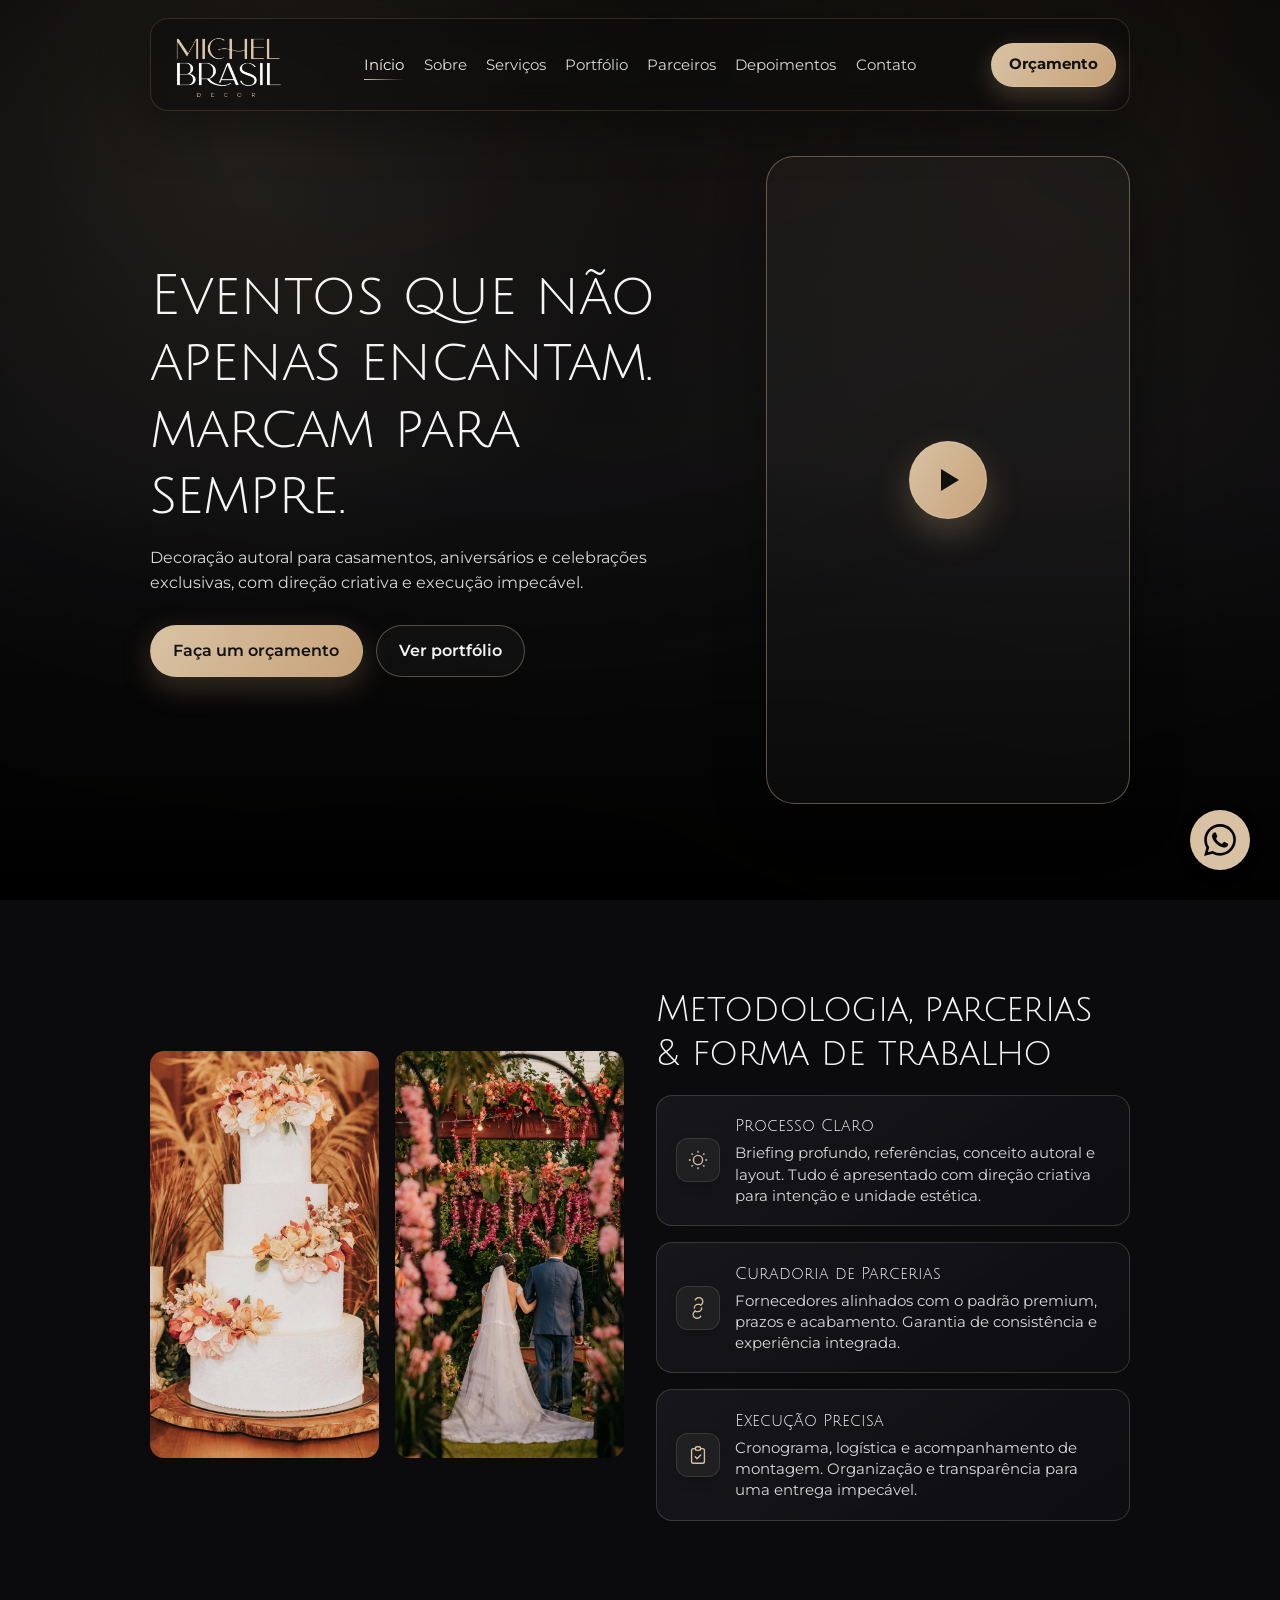
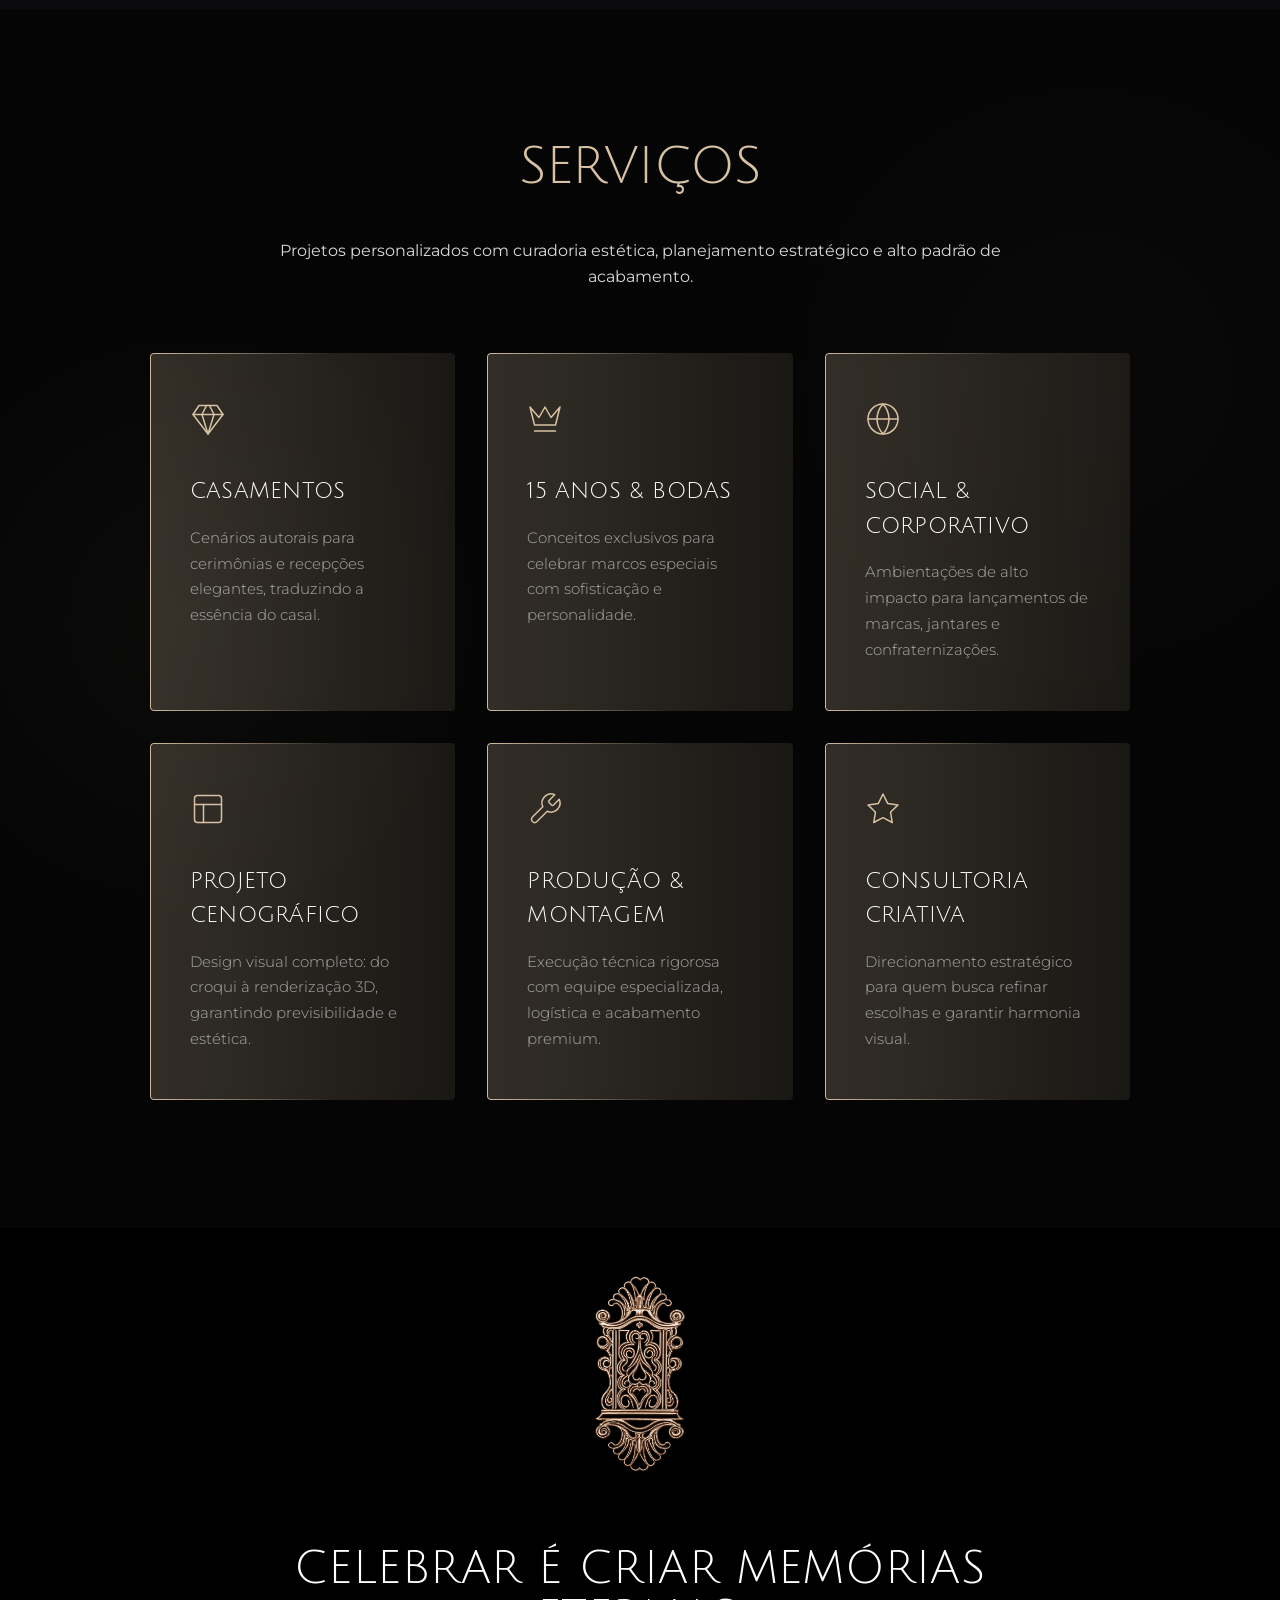
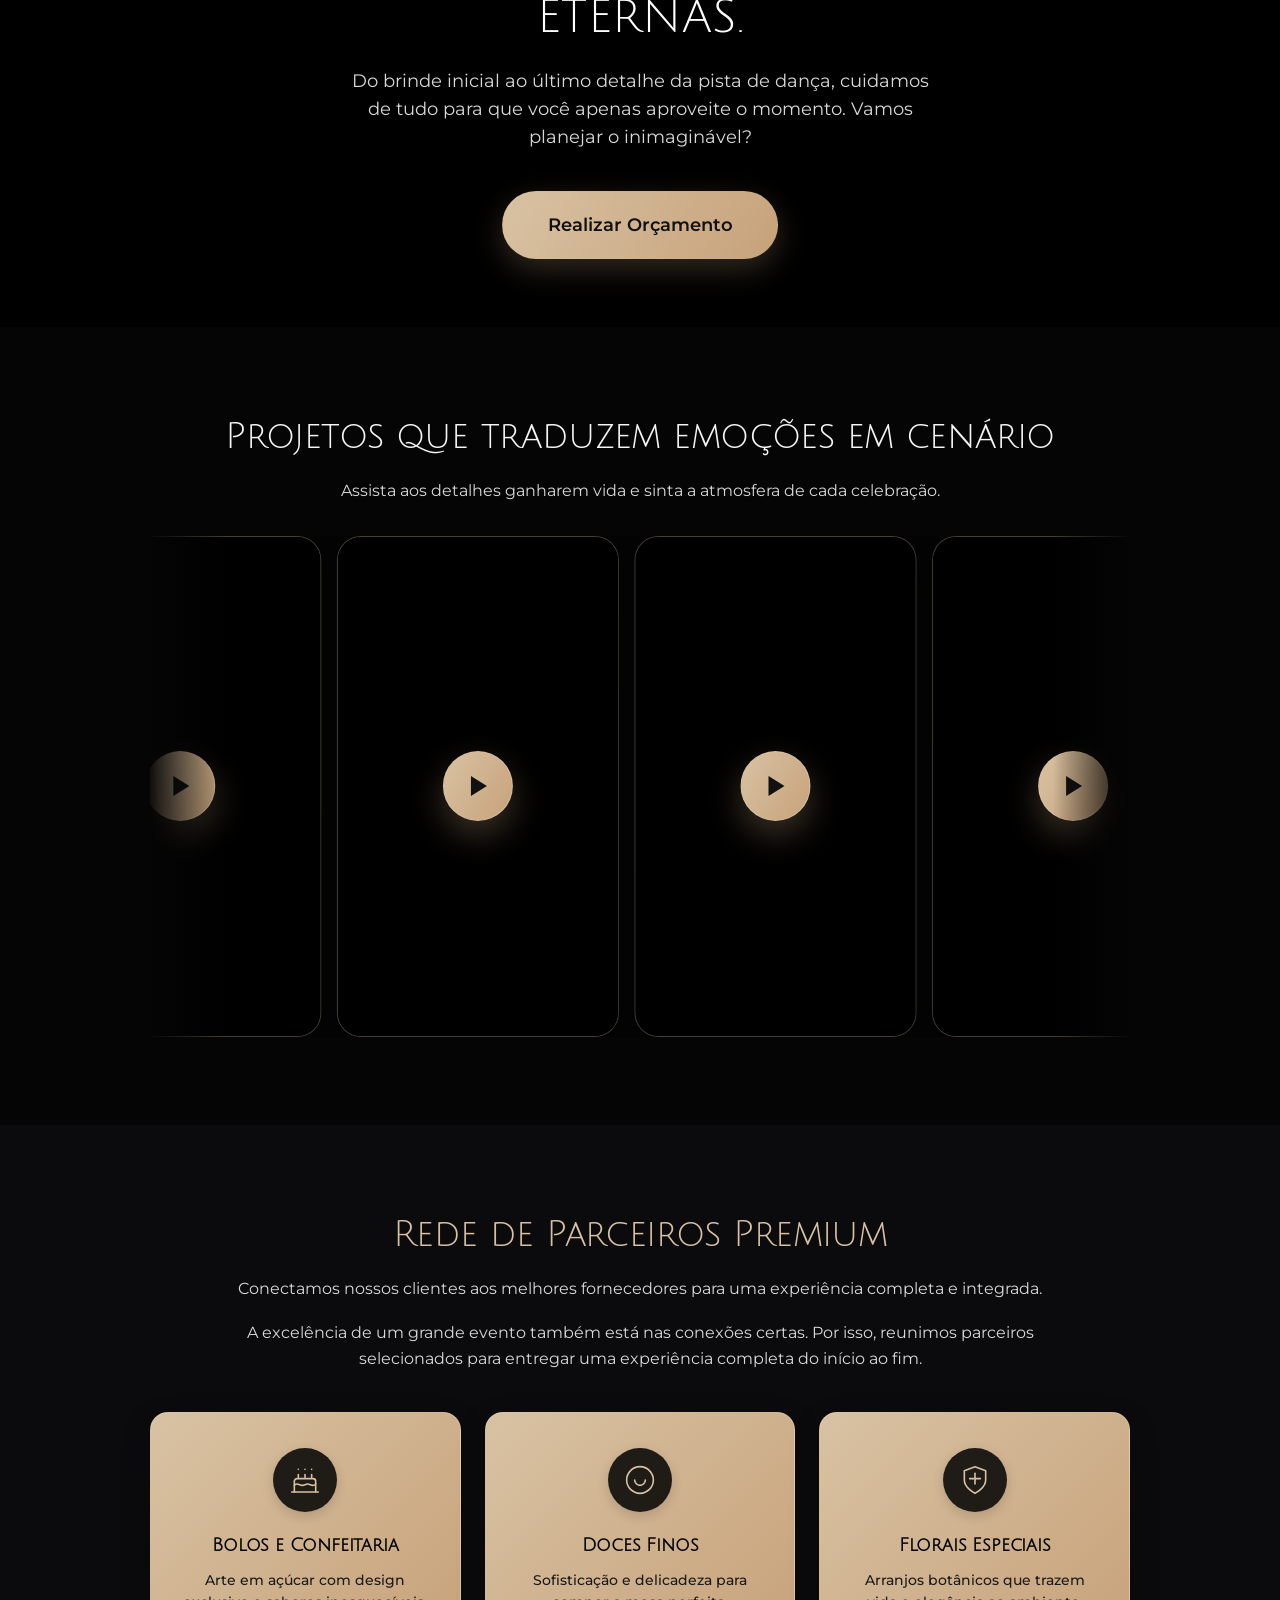
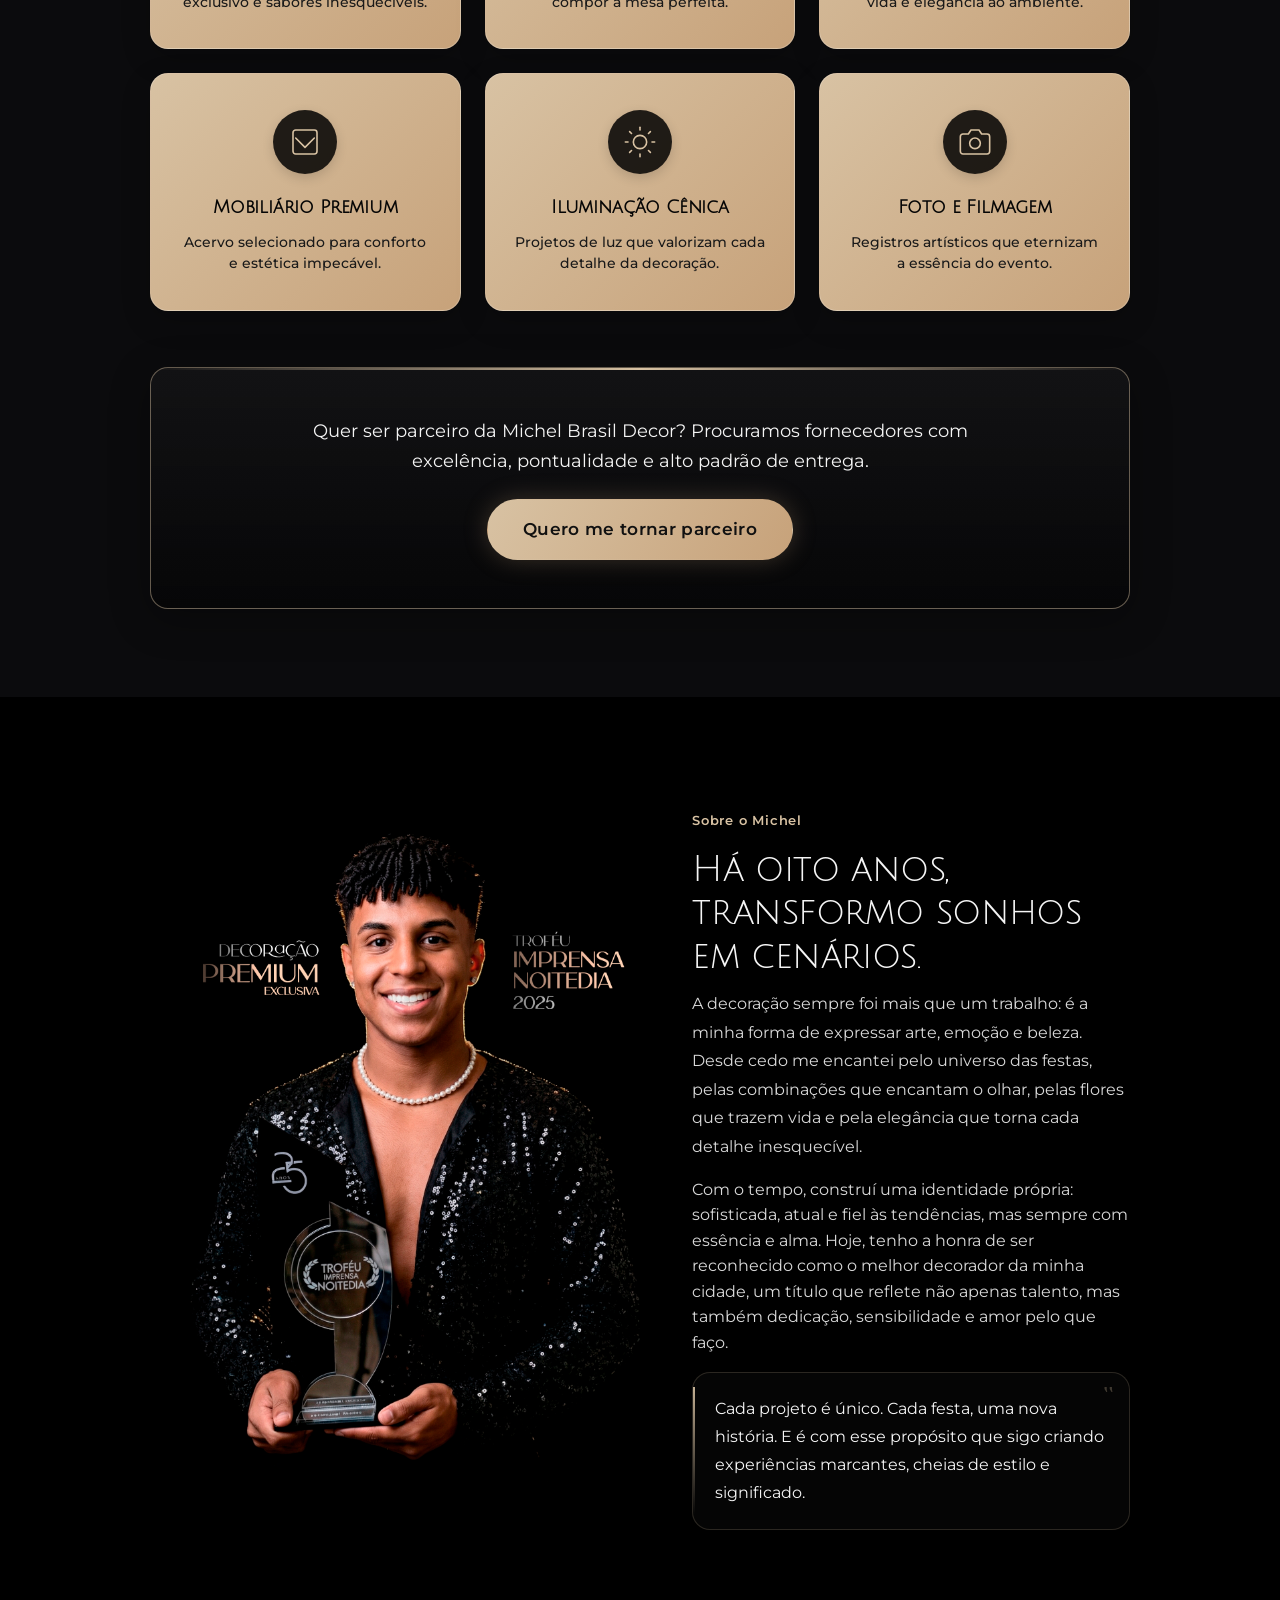
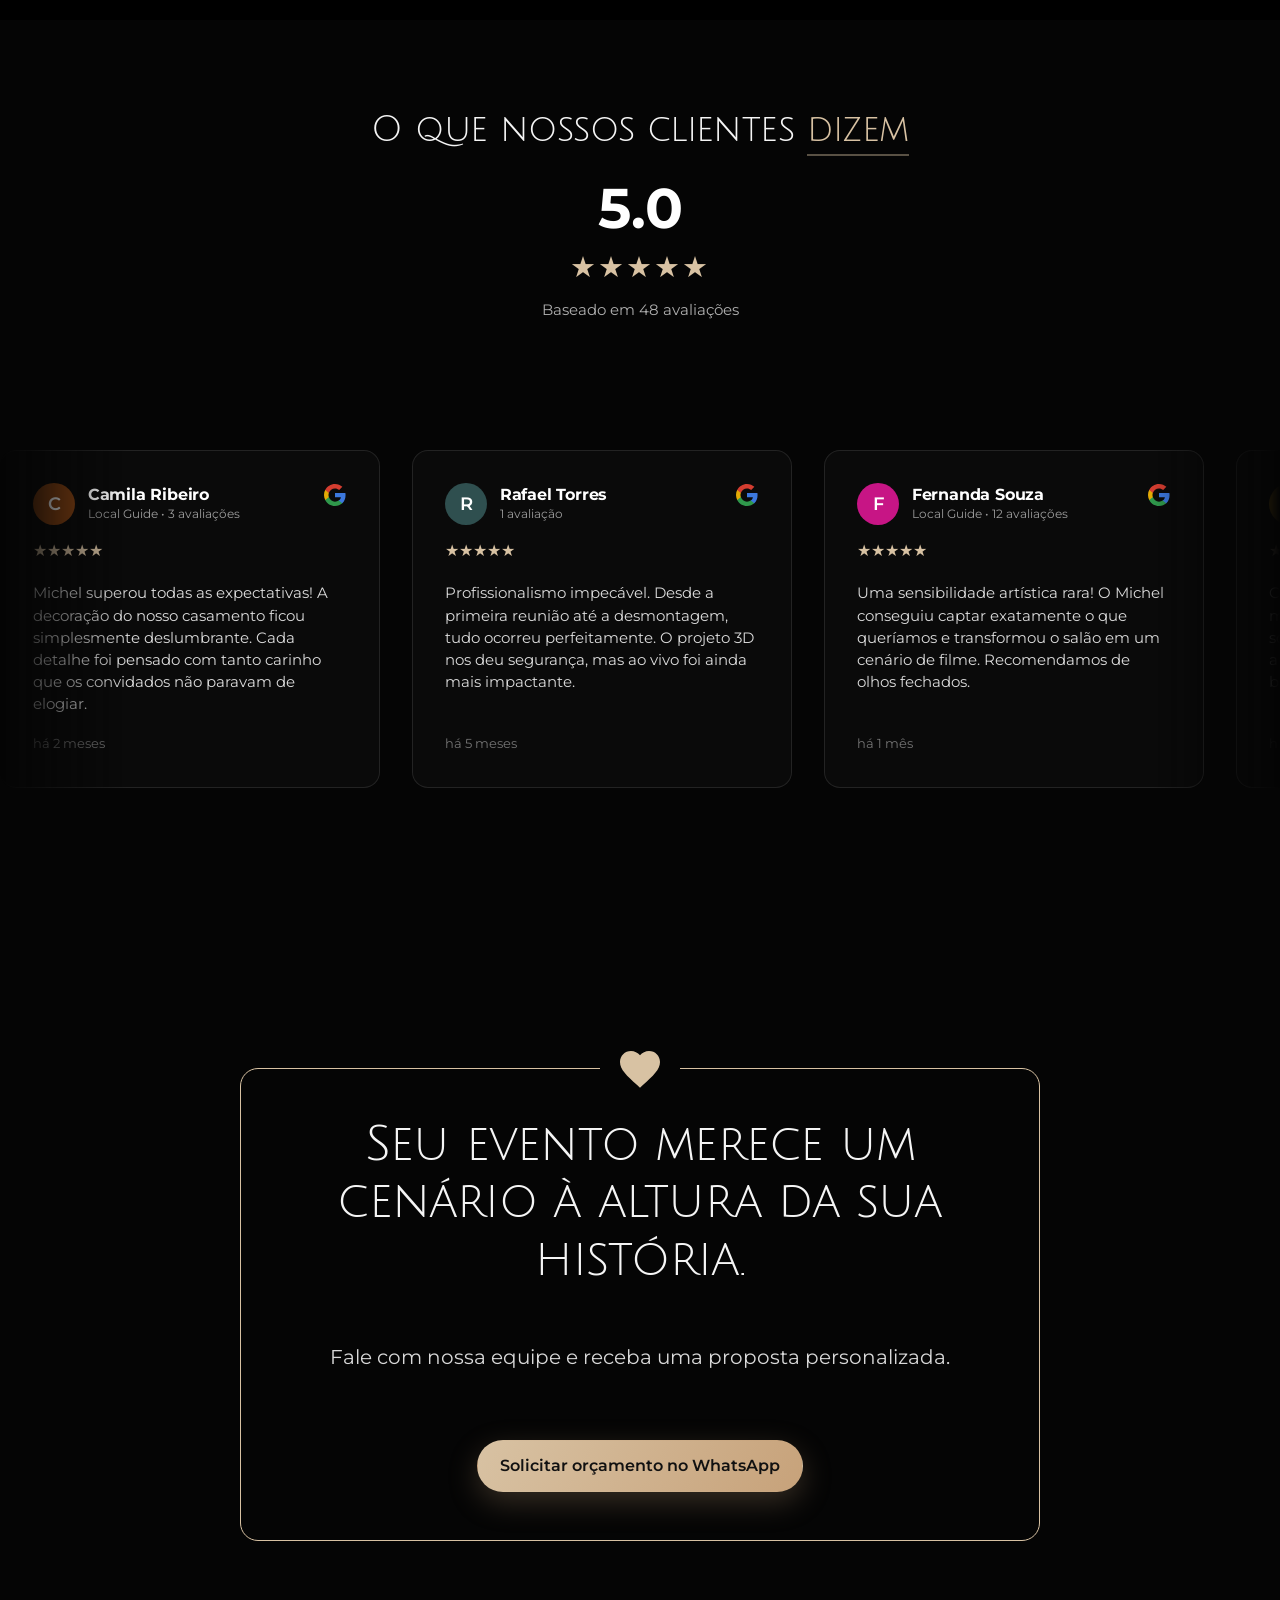
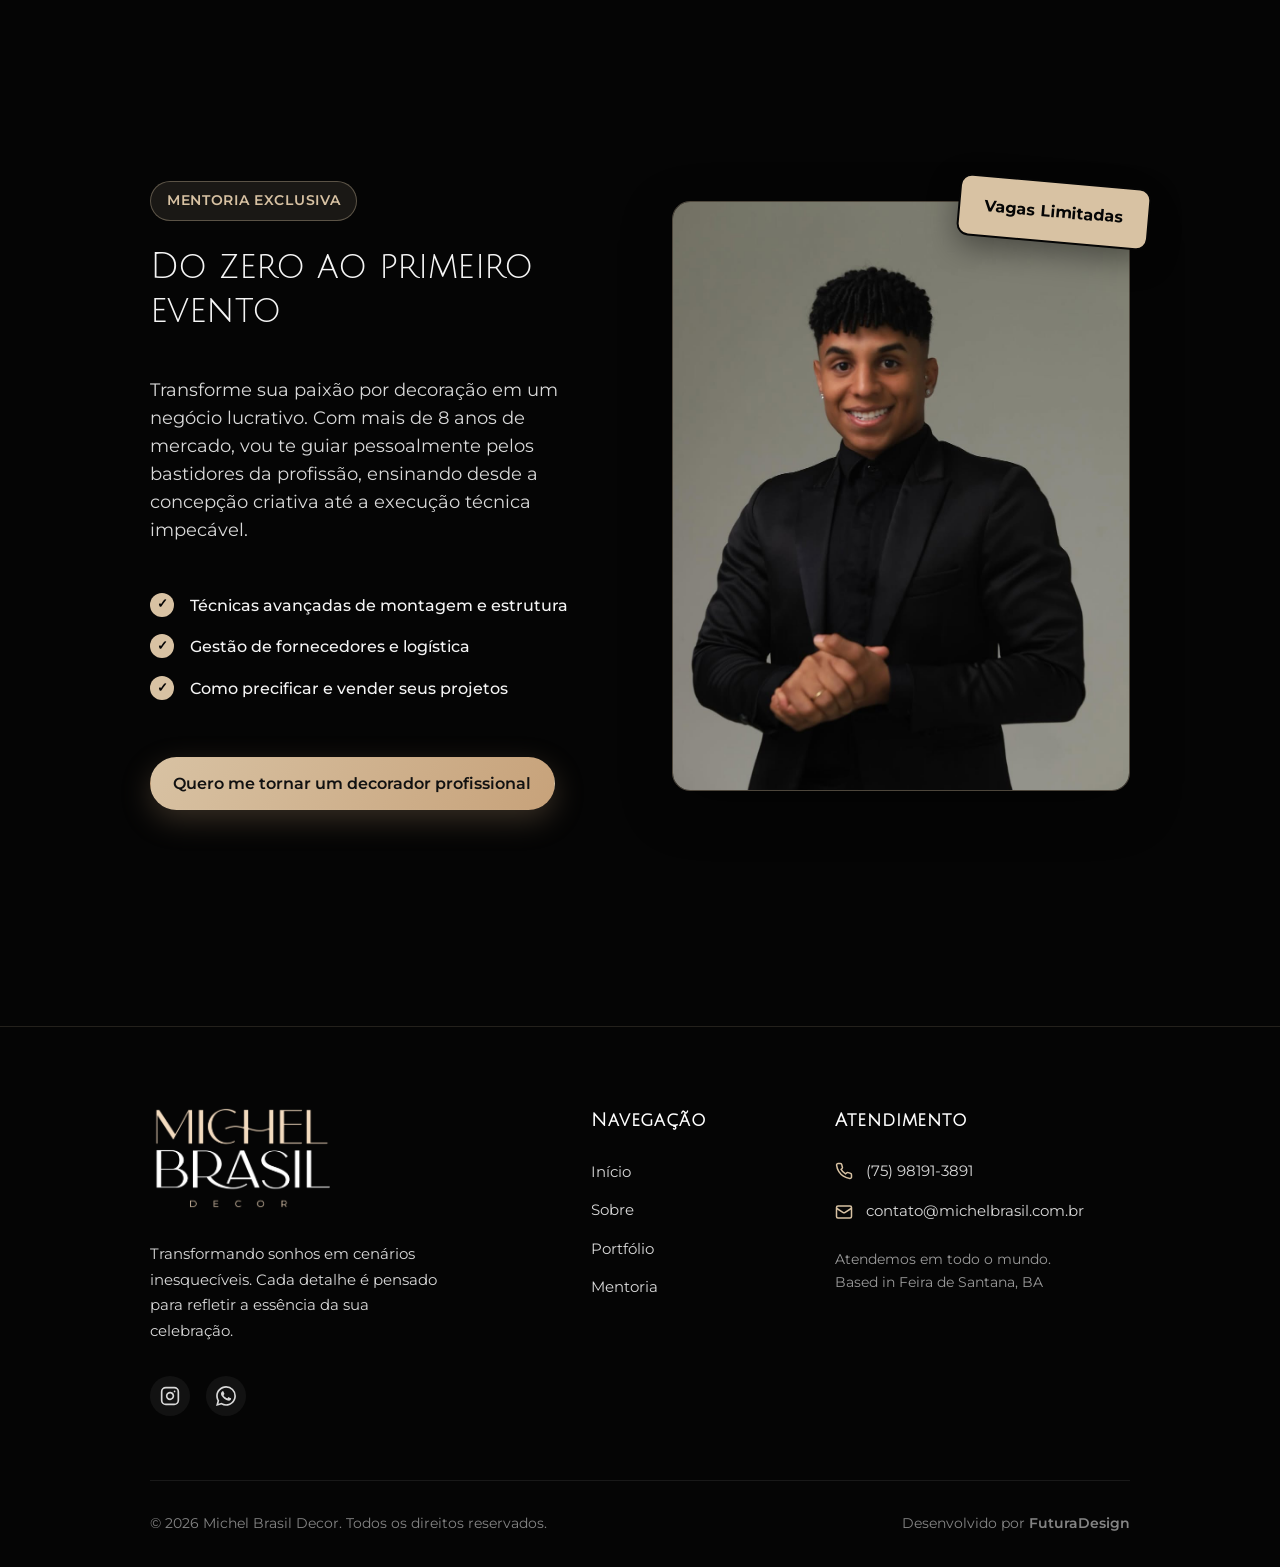
==== commit 06f2ac8b: "Loader: sair só após barra 100%" ====
--- a/index.html
+++ b/index.html
@@ -59,7 +59,9 @@
 				height="44"
 				decoding="async"
 			/>
-			<div class="site-loader-bar" aria-hidden="true"></div>
+			<div class="site-loader-bar" aria-hidden="true">
+				<span class="site-loader-bar-fill" aria-hidden="true"></span>
+			</div>
 			<p class="site-loader-text">Decorações únicas e exclusivas</p>
 		</div>
 	</div>
--- a/css/style.css
+++ b/css/style.css
@@ -182,11 +182,10 @@
 
 .site-loader.is-running .site-loader-bar {
   opacity: 1;
-  transition: opacity 0.18s ease;
-}
-
-.site-loader-bar::before {
-  content: "";
+  transition: none;
+}
+
+.site-loader-bar-fill {
   position: absolute;
   inset: 0;
   background: linear-gradient(90deg, var(--gold), var(--gold-strong));
@@ -197,9 +196,9 @@
   backface-visibility: hidden;
 }
 
-.site-loader.is-running .site-loader-bar::before {
+.site-loader.is-running .site-loader-bar-fill {
   opacity: 1;
-  transition: opacity 0.18s ease;
+  transition: none;
   animation: loaderProgress var(--loader-duration) linear 0s 1 forwards;
 }
 
@@ -318,6 +317,12 @@
   }
 
   .site-loader-bar::before {
+    animation: none;
+    transform: none;
+    opacity: 0.7;
+  }
+
+  .site-loader-bar-fill {
     animation: none;
     transform: none;
     opacity: 0.7;
@@ -397,6 +402,57 @@
   font-weight: 600;
   border: 1px solid transparent;
   transition: transform 0.3s ease, box-shadow 0.3s ease, background 0.3s ease, border-color 0.3s ease;
+}
+
+/* Feixe de luz sutil (loop infinito) - apenas botões dourados */
+.btn-primary,
+.btn-nav {
+  position: relative;
+  overflow: hidden;
+}
+
+.btn-primary::after,
+.btn-nav::after {
+  content: "";
+  position: absolute;
+  top: -22%;
+  left: -60%;
+  width: 52%;
+  height: 144%;
+  pointer-events: none;
+  border-radius: inherit;
+  opacity: 0.62;
+  filter: blur(14px);
+  mix-blend-mode: screen;
+  transform: translateX(-140%) skewX(-18deg);
+  background: linear-gradient(
+    90deg,
+    transparent 0%,
+    rgba(17, 17, 17, 0.0) 30%,
+    rgba(255, 255, 255, 0.0) 40%,
+    rgba(255, 255, 255, 0.92) 50%,
+    rgba(255, 255, 255, 0.0) 60%,
+    rgba(17, 17, 17, 0.0) 70%,
+    transparent 100%
+  );
+  animation: btnLightSweep 3.7s linear 0s infinite;
+}
+
+@keyframes btnLightSweep {
+  0% {
+    transform: translateX(-160%) skewX(-18deg);
+  }
+  100% {
+    transform: translateX(260%) skewX(-18deg);
+  }
+}
+
+@media (prefers-reduced-motion: reduce) {
+  .btn-primary::after,
+  .btn-nav::after {
+    animation: none;
+    opacity: 0;
+  }
 }
 
 .btn:hover {
